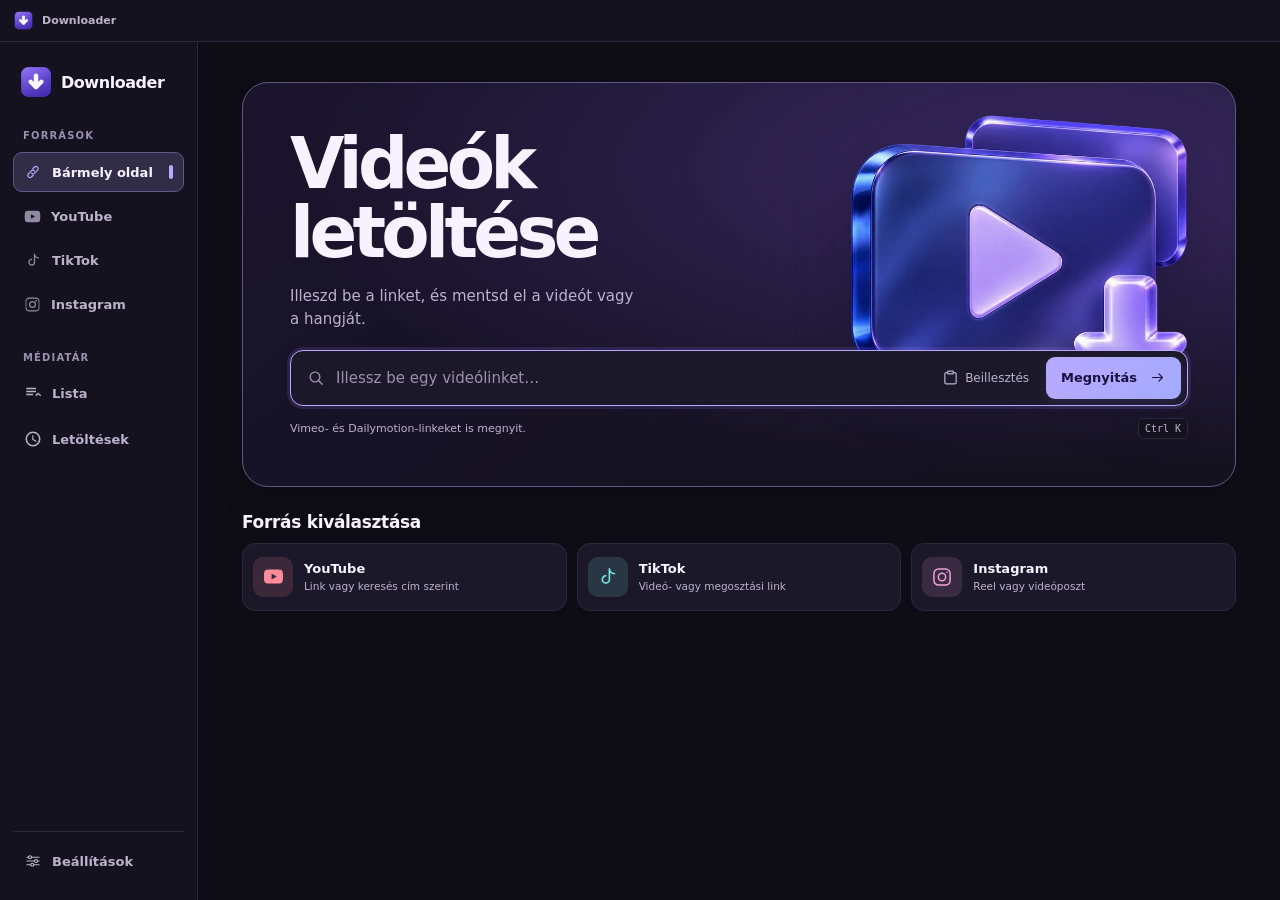
==== static/index.html @ c78f18ce "Redesign the Downloader workspace and Windows icon" ====
<!DOCTYPE html>
<html lang="hu">
  <head>
    <meta charset="UTF-8" />
    <meta name="viewport" content="width=device-width, initial-scale=1.0" />
    <title>Downloader</title>
    <link rel="stylesheet" href="style.css" />
    <link rel="stylesheet" href="themes.css" />
    <link rel="stylesheet" href="desktop.css" />
    <link rel="icon" type="image/png" href="icon.png" />
  </head>
  <body>
    <header class="titlebar">
      <div class="titlebar-drag pywebview-drag-region"><img src="icon.png" width="19" height="19" alt=""><span>Downloader</span></div>
      <button id="updateShortcut" type="button" class="update-shortcut" hidden>Frissítés</button>
      <div class="window-controls" id="windowControls" hidden>
        <button data-window="minimize" aria-label="Kis méret" title="Kis méret"><svg viewBox="0 0 16 16"><path d="M3 8h10"/></svg></button>
        <button data-window="maximize" aria-label="Teljes méret / visszaállítás" title="Teljes méret / visszaállítás"><svg class="maximize-icon" viewBox="0 0 16 16"><rect x="3.5" y="3.5" width="9" height="9" rx="1"/></svg><svg class="restore-icon" viewBox="0 0 16 16"><path d="M6 4V2.8h7.2V10H12"/><rect x="3" y="5.5" width="8" height="7.5" rx="1"/></svg></button>
        <button data-window="close" aria-label="Bezárás" title="Bezárás"><svg viewBox="0 0 16 16"><path d="m4 4 8 8m0-8-8 8"/></svg></button>
      </div>
    </header>
    <!-- ===== Felső sáv: márka + tabok ===== -->
    <nav class="topbar" aria-label="Főmenü">
      <div class="brand">
        <img class="brand-mark" src="icon.png" width="36" height="36" alt="">
        <span class="brand-name">Downloader</span>
      </div>
      <div class="tabs" id="tabs">
        <span class="nav-label">FORRÁSOK</span>
        <button class="tab active" data-tab="any" title="Bármely oldal">
          <svg class="line-icon" viewBox="0 0 24 24" width="18" height="18" aria-hidden="true"><path d="M10 13.5a3 3 0 0 0 4.2 0l4-4a3 3 0 0 0-4.2-4.2l-2.3 2.3M14 10.5a3 3 0 0 0-4.2 0l-4 4a3 3 0 0 0 4.2 4.2l2.3-2.3"/></svg>
          Bármely oldal
        </button>
        <button class="tab" data-tab="youtube" title="YouTube">
          <svg viewBox="0 0 24 24" width="17" height="17" aria-hidden="true"><path fill="currentColor" d="M23 12s0-3.8-.5-5.6a2.9 2.9 0 0 0-2-2C18.7 4 12 4 12 4s-6.7 0-8.5.4a2.9 2.9 0 0 0-2 2C1 8.2 1 12 1 12s0 3.8.5 5.6a2.9 2.9 0 0 0 2 2C5.3 20 12 20 12 20s6.7 0 8.5-.4a2.9 2.9 0 0 0 2-2C23 15.8 23 12 23 12zM9.8 15.3V8.7l5.7 3.3z"/></svg>
          YouTube
        </button>
        <button class="tab" data-tab="tiktok" title="TikTok">
          <svg class="line-icon" viewBox="0 0 24 24" width="18" height="18" aria-hidden="true"><path d="M14 4v11a3.7 3.7 0 1 1-3.7-3.7M14 4a5.4 5.4 0 0 0 5.3 5.1"/></svg>
          TikTok
        </button>
        <button class="tab" data-tab="instagram" title="Instagram">
          <svg viewBox="0 0 24 24" width="17" height="17" aria-hidden="true"><path fill="currentColor" d="M12 2.2c3.2 0 3.6 0 4.85.07 1.17.05 1.8.25 2.23.41.56.22.96.48 1.38.9.42.42.68.82.9 1.38.16.42.36 1.06.41 2.23.06 1.26.07 1.64.07 4.81s0 3.55-.07 4.81c-.05 1.17-.25 1.8-.41 2.23-.22.56-.48.96-.9 1.38-.42.42-.82.68-1.38.9-.42.16-1.06.36-2.23.41-1.26.06-1.64.07-4.85.07s-3.6 0-4.85-.07c-1.17-.05-1.8-.25-2.23-.41a3.8 3.8 0 0 1-1.38-.9 3.8 3.8 0 0 1-.9-1.38c-.16-.42-.36-1.06-.41-2.23C2.2 15.55 2.2 15.17 2.2 12s0-3.55.07-4.81c.05-1.17.25-1.8.41-2.23.22-.56.48-.96.9-1.38.42-.42.82-.68 1.38-.9.42-.16 1.06-.36 2.23-.41C8.45 2.2 8.83 2.2 12 2.2zm0 1.8c-3.12 0-3.49.01-4.72.07-.91.04-1.4.2-1.73.32-.43.17-.74.37-1.07.7-.33.33-.53.64-.7 1.07-.13.33-.28.82-.32 1.73C3.4 8.93 3.4 9.3 3.4 12s0 3.07.06 4.31c.04.91.2 1.4.32 1.73.17.43.37.74.7 1.07.33.33.64.53 1.07.7.33.13.82.28 1.73.32 1.23.06 1.6.07 4.72.07s3.49-.01 4.72-.07c.91-.04 1.4-.2 1.73-.32.43-.17.74-.37 1.07-.7.33-.33.53-.64.7-1.07.13-.33.28-.82.32-1.73.06-1.24.07-1.61.07-4.31s0-3.07-.07-4.31c-.04-.91-.19-1.4-.32-1.73a2.9 2.9 0 0 0-.7-1.07 2.9 2.9 0 0 0-1.07-.7c-.33-.13-.82-.28-1.73-.32C15.49 4.01 15.12 4 12 4zm0 3.06A4.94 4.94 0 1 1 7.06 12 4.94 4.94 0 0 1 12 7.06zm0 8.15A3.21 3.21 0 1 0 8.79 12 3.21 3.21 0 0 0 12 15.21zm6.29-8.35a1.15 1.15 0 1 1-1.15-1.15 1.15 1.15 0 0 1 1.15 1.15z"/></svg>
          Instagram
        </button>
      </div>
      <span class="nav-label library-label">MÉDIATÁR</span>

      <!-- Letöltési lista gomb -->
      <button id="listBtn" class="jobs-btn" title="Letöltési lista">
        <svg viewBox="0 0 24 24" width="18" height="18"><path fill="currentColor" d="M3 5h13v2H3V5zm0 4h13v2H3V9zm0 4h9v2H3v-2zm16-1.5L23 15l-1.4 1.4-2.6-2.6-2.6 2.6L15 15l4-4z"/></svg>
        <span>Lista</span>
        <span id="listBadge" class="jobs-badge" hidden>0</span>
      </button>

      <!-- Folyamatok gomb (jobbra) -->
      <button id="jobsBtn" class="jobs-btn" title="Folyamatok">
        <svg viewBox="0 0 24 24" width="18" height="18"><path fill="currentColor" d="M12 2a10 10 0 1 0 10 10A10 10 0 0 0 12 2zm0 18a8 8 0 1 1 8-8 8 8 0 0 1-8 8zm.5-13H11v6l5.2 3.1.8-1.3-4.5-2.7z"/></svg>
        <span>Letöltések</span>
        <span id="jobsBadge" class="jobs-badge" hidden>0</span>
      </button>
      <div class="sidebar-foot">
        <button id="settingsBtn" type="button" class="jobs-btn" title="Beállítások">
          <svg class="line-icon" viewBox="0 0 24 24" width="18" height="18" aria-hidden="true"><path d="M4 7h16M4 12h16M4 17h16"/><circle cx="8" cy="7" r="2"/><circle cx="16" cy="12" r="2"/><circle cx="11" cy="17" r="2"/></svg>
          <span>Beállítások</span>
        </button>
        <span class="sidebar-version" id="sidebarVersion"></span>
      </div>
    </nav>

    <dialog class="settings-dialog" id="settingsDialog" aria-labelledby="settingsTitle">
      <header class="settings-header">
        <h2 id="settingsTitle">Beállítások</h2>
        <form method="dialog"><button class="icon-btn" title="Bezárás" aria-label="Beállítások bezárása" autofocus>✕</button></form>
      </header>
      <section class="settings-section" aria-labelledby="themeTitle">
        <h3 id="themeTitle">Megjelenés</h3>
        <div class="theme-grid" id="themeGrid"></div>
      </section>
      <section class="settings-section update-section" aria-labelledby="versionTitle">
        <div>
          <h3 id="versionTitle">Alkalmazásverzió <span class="version-chip" id="currentVersion"></span></h3>
          <p id="updateStatus" role="status"></p>
        </div>
        <div class="update-actions">
          <button class="btn-list" type="button" id="checkUpdate" hidden>Ellenőrzés</button>
          <button class="btn-primary" type="button" id="installUpdate" hidden>Frissítés</button>
        </div>
        <progress id="updateProgress" max="100" value="0" aria-label="Frissítés letöltése" hidden></progress>
        <details class="update-access" id="updateAccess" hidden>
          <summary>Hozzáférés privát GitHub-tárolóhoz</summary>
          <p>Adj meg egy finomhangolt GitHub-tokent a ytdownloader tárolóhoz, Contents olvasási jogosultsággal.</p>
          <form id="updateAccessForm">
            <label for="updateToken">GitHub-token</label>
            <input id="updateToken" type="password" autocomplete="off" placeholder="github_pat_…">
            <button type="submit" class="btn-primary">Mentés</button>
            <button id="removeUpdateToken" type="button" class="btn-list" hidden>Törlés</button>
          </form>
          <p id="updateAccessStatus" role="status"></p>
        </details>
      </section>
    </dialog>

    <!-- ===== Folyamatok panel (oldalt becsúszik) ===== -->
    <div id="jobsOverlay" class="jobs-overlay" hidden></div>
    <aside id="jobsPanel" class="jobs-panel" role="dialog" aria-modal="true" aria-label="Letöltések" tabindex="-1" hidden>
      <div class="jobs-head">
        <h2>Letöltések</h2>
        <button id="jobsClose" class="icon-btn" title="Bezárás">
          <svg viewBox="0 0 24 24" width="18" height="18"><path fill="currentColor" d="M18.3 5.7L12 12l6.3 6.3-1.4 1.4L10.6 13.4 4.3 19.7 2.9 18.3 9.2 12 2.9 5.7l1.4-1.4L10.6 10.6 16.9 4.3z"/></svg>
        </button>
      </div>
      <div id="jobsList" class="jobs-list"></div>
      <p id="jobsEmpty" class="jobs-empty">Most nincs aktív letöltés.</p>
    </aside>

    <!-- ===== Letöltési lista panel ===== -->
    <div id="listOverlay" class="jobs-overlay" hidden></div>
    <aside id="listPanel" class="jobs-panel" role="dialog" aria-modal="true" aria-label="Letöltési lista" tabindex="-1" hidden>
      <div class="jobs-head">
        <h2>Letöltési lista</h2>
        <button id="listClose" class="icon-btn" title="Bezárás">
          <svg viewBox="0 0 24 24" width="18" height="18"><path fill="currentColor" d="M18.3 5.7L12 12l6.3 6.3-1.4 1.4L10.6 13.4 4.3 19.7 2.9 18.3 9.2 12 2.9 5.7l1.4-1.4L10.6 10.6 16.9 4.3z"/></svg>
        </button>
      </div>
      <div class="list-filters">
        <input id="listFilter" type="search" placeholder="Keresés a listában…" aria-label="Keresés a listában">
        <select id="listSort" aria-label="Lista rendezése"><option value="newest">Legújabb elöl</option><option value="title">Cím szerint</option><option value="duration">Hossz szerint</option></select>
      </div>
      <!-- tömeges műveletek sora -->
      <div id="listToolbar" class="list-toolbar" hidden>
        <label class="list-checkall">
          <input type="checkbox" id="listSelectAll">
          <span>Mind</span>
        </label>
        <span id="listSelCount" class="list-sel-count">0 kijelölve</span>
        <div class="list-tool-actions">
          <button id="listRemoveSel" class="list-tool-btn" title="Kijelöltek eltávolítása">
            <svg viewBox="0 0 24 24" width="15" height="15"><path fill="currentColor" d="M6 7h12l-1 13H7L6 7zm3-3h6l1 2H8l1-2z"/></svg>
            Eltávolítás
          </button>
          <button id="listDownloadSel" class="list-tool-btn primary" title="Kijelöltek letöltése">
            <svg viewBox="0 0 24 24" width="15" height="15"><path fill="currentColor" d="M12 16l-6-6h4V4h4v6h4zM4 18h16v2H4z"/></svg>
            Letöltés
          </button>
        </div>
      </div>
      <div id="listItems" class="jobs-list"></div>
      <p id="listNotice" class="list-notice" role="status" hidden></p>
      <p id="listEmpty" class="jobs-empty">A lista üres. Egy videónál add hozzá a „Listához adás” gombbal.</p>
      <div id="listSummary" class="list-summary">0 videó</div>
    </aside>

    <!-- ===== Kezdő nézet: kereső + (YT) találatok ===== -->
    <main id="landing" class="landing">
      <div class="workspace">
        <section class="hero" aria-labelledby="heroTitle">
          <div class="hero-art" aria-hidden="true">
            <img src="hero-media.webp" alt="" width="720" height="720" fetchpriority="high">
          </div>
          <div class="hero-content">
            <h1 class="hero-title" id="heroTitle">Videók letöltése</h1>
            <p class="hero-sub" id="heroSub"></p>
          </div>
          <form class="search-field" id="searchForm" autocomplete="off">
            <svg class="line-icon search-icon" viewBox="0 0 24 24" width="20" height="20" aria-hidden="true"><circle cx="10.8" cy="10.8" r="5.8"/><path d="m15.2 15.2 4.3 4.3"/></svg>
            <input id="url" type="text" aria-label="Videólink vagy YouTube-keresőszó"
                   placeholder="Illessz be egy videólinket…" autocomplete="off" spellcheck="false">
            <button id="pasteLinkBtn" type="button" class="paste-button" title="Beillesztés a vágólapról" aria-label="Beillesztés a vágólapról">
              <svg class="line-icon" viewBox="0 0 24 24" width="17" height="17" aria-hidden="true"><rect x="8" y="3" width="8" height="4" rx="1"/><path d="M8 5H6a2 2 0 0 0-2 2v12a2 2 0 0 0 2 2h12a2 2 0 0 0 2-2V7a2 2 0 0 0-2-2h-2"/></svg>
              <span>Beillesztés</span>
            </button>
            <button id="fetchBtn" class="btn-primary" type="submit">
              <span class="btn-text">Megnyitás</span>
              <svg class="line-icon submit-arrow" viewBox="0 0 24 24" width="17" height="17" aria-hidden="true"><path d="M5 12h14m-5-5 5 5-5 5"/></svg>
              <span class="spinner" hidden></span>
            </button>
          </form>
          <div class="hero-foot">
            <span id="sourceHint"></span>
            <kbd class="search-key" title="Ugrás a keresőre">Ctrl K</kbd>
          </div>
          <div id="status" class="status" role="status" hidden></div>
        </section>

        <section class="source-panel" id="sourcePanel" aria-labelledby="sourceTitle">
          <h2 id="sourceTitle">Forrás kiválasztása</h2>
          <div class="source-grid">
            <button class="source-card" type="button" data-source="youtube">
              <span class="source-icon" aria-hidden="true"><svg viewBox="0 0 24 24" width="23" height="23"><path fill="currentColor" d="M21.5 7a3 3 0 0 0-2-2C17.9 4.6 12 4.6 12 4.6S6.1 4.6 4.5 5a3 3 0 0 0-2 2C2 8.6 2 12 2 12s0 3.4.5 5a3 3 0 0 0 2 2c1.6.4 7.5.4 7.5.4s5.9 0 7.5-.4a3 3 0 0 0 2-2c.5-1.6.5-5 .5-5s0-3.4-.5-5zM10 15.2V8.8l5.5 3.2z"/></svg></span>
              <span class="source-copy"><strong>YouTube</strong><small>Link vagy keresés cím szerint</small></span>
            </button>
            <button class="source-card" type="button" data-source="tiktok">
              <span class="source-icon" aria-hidden="true"><svg class="line-icon" viewBox="0 0 24 24" width="23" height="23"><path d="M14 4v11a3.7 3.7 0 1 1-3.7-3.7M14 4a5.4 5.4 0 0 0 5.3 5.1"/></svg></span>
              <span class="source-copy"><strong>TikTok</strong><small>Videó- vagy megosztási link</small></span>
            </button>
            <button class="source-card" type="button" data-source="instagram">
              <span class="source-icon" aria-hidden="true"><svg class="line-icon" viewBox="0 0 24 24" width="22" height="22"><rect x="3.2" y="3.2" width="17.6" height="17.6" rx="5"/><circle cx="12" cy="12" r="4"/><path d="M17.3 6.8v.1"/></svg></span>
              <span class="source-copy"><strong>Instagram</strong><small>Reel vagy videóposzt</small></span>
            </button>
          </div>
        </section>
      </div>

      <!-- keresési találatok rács -->
      <section class="results" id="results" hidden>
        <div class="results-head">
          <span id="resultsTitle">Találatok</span>
        </div>
        <!-- YouTube csatornák (kerek profilképes kártyák) — a videók fölött -->
        <div class="yt-channels" id="ytChannels" hidden>
          <div class="yt-channels-label">Csatornák</div>
          <div class="yt-channels-row" id="ytChannelsRow"></div>
        </div>
        <div class="results-grid" id="resultsGrid"></div>
      </section>
    </main>

    <!-- ===== Editor nézet (teljes képernyő) ===== -->
    <div id="editor" class="editor" hidden>
      <!-- Felső sáv -->
      <header class="ed-top">
        <button id="backBtn" class="icon-btn" title="Vissza">
          <svg viewBox="0 0 24 24" width="20" height="20"><path fill="currentColor" d="M15 18l-6-6 6-6"/></svg>
        </button>
        <div class="ed-url" id="edUrl"></div>
        <span class="editor-source" id="editorSource"></span>
      </header>

      <!-- Fő terület: bal=lejátszó, jobb=beállítások -->
      <div class="ed-main">
        <section class="ed-player">
          <div class="stage" id="stage">
            <img id="previewPoster" class="preview-poster" alt="" hidden>
            <video id="igVideo" playsinline hidden></video>
            <div class="stage-skeleton" id="stageSkeleton"></div>
            <div id="previewNotice" class="preview-notice" role="status"></div>
          </div>
          <div class="player-meta">
            <h1 id="title" class="title-skeleton"></h1>
            <p id="uploader"></p>
          </div>
          <section class="ed-timeline" id="edTimeline">
            <div class="tl-controls">
              <button id="playBtn" class="icon-btn play-btn" title="Lejátszás/szünet">
                <svg id="playIcon" viewBox="0 0 24 24" width="22" height="22" aria-hidden="true">
                  <path id="playPath" fill="currentColor" d="M8 5v14l11-7z"/>
                </svg>
              </button>
              <span id="curTime" class="tl-time">0:00</span>
              <span class="tl-time-sep">/</span>
              <span id="totTime" class="tl-time muted">0:00</span>
              <div class="preview-audio">
                <button id="muteBtn" class="preview-control" type="button" aria-label="Előnézet némítása" aria-pressed="false">Hang be</button>
                <input id="previewVolume" type="range" min="0" max="100" value="100" aria-label="Előnézet hangereje">
                <button id="previewRetry" class="preview-control" type="button" hidden>Újratöltés</button>
              </div>
            </div>

            <div class="timeline" id="timeline">
              <div class="filmstrip" id="filmstrip"></div>
              <div class="tl-dim tl-dim-left" id="dimLeft"></div>
              <div class="tl-dim tl-dim-right" id="dimRight"></div>
              <div class="tl-window" id="tlWindow">
                <div class="tl-handle tl-handle-l" id="handleL" role="slider" tabindex="0" aria-label="Vágás kezdete" aria-valuemin="0" aria-valuemax="0" aria-valuenow="0">
                  <span></span>
                  <div class="tl-bubble" id="bubbleL">0:00</div>
                </div>
                <div class="tl-handle tl-handle-r" id="handleR" role="slider" tabindex="0" aria-label="Vágás vége" aria-valuemin="0" aria-valuemax="0" aria-valuenow="0">
                  <span></span>
                  <div class="tl-bubble" id="bubbleR">0:00</div>
                </div>
              </div>
              <div class="playhead" id="playhead">
                <div class="ph-bubble" id="phBubble">0:00</div>
              </div>
            </div>
            <p class="tl-hint">A vágáshoz húzd a kijelölés két szélét.</p>
          </section>
        </section>

        <aside class="ed-side" aria-labelledby="saveTitle">
          <h2 id="saveTitle">Mentés</h2>
          <div class="side-block">
            <span class="block-label">Formátum</span>
            <div class="segment" id="formatToggle">
              <button class="seg active" data-format="mp4">MP4 · videó</button>
              <button class="seg" data-format="mp3">MP3 · hang</button>
            </div>
          </div>

          <div class="side-block">
            <span class="block-label" id="qualityLabel">Felbontás</span>
            <div class="select-wrap">
              <select id="quality" class="select"></select>
            </div>
          </div>

          <div class="side-block grow" id="trimBlock">
            <span class="block-label">Kijelölt rész</span>
            <div class="range-readout">
              <div class="ro"><small>Kezdet</small><b id="startTime">0:00</b></div>
              <div class="ro"><small>Vége</small><b id="endTime">0:00</b></div>
              <div class="ro accent"><small>Hossz</small><b id="selectedLen">0:00</b></div>
            </div>
          </div>

          <div class="side-block">
            <div class="size-row">
              <span class="block-label">Becsült méret</span>
              <b id="estimateSize" class="size-val">—</b>
            </div>
            <button id="downloadBtn" class="btn-download">
              <svg viewBox="0 0 24 24" width="20" height="20"><path fill="currentColor" d="M12 16l-6-6h4V4h4v6h4zM4 18h16v2H4z"/></svg>
              <span class="dl-text">Letöltés</span>
            </button>
            <!-- listához adás / lista-elem szerkesztés gombjai -->
            <button id="addListBtn" class="btn-list">
              <svg viewBox="0 0 24 24" width="18" height="18"><path fill="currentColor" d="M3 5h13v2H3V5zm0 4h13v2H3V9zm0 4h9v2H3v-2zm16-1.5L23 15l-1.4 1.4-2.6-2.6-2.6 2.6L15 15l4-4z"/></svg>
              <span id="addListText">Listához adás</span>
            </button>
            <button id="removeListBtn" class="btn-list ghost" hidden>
              <svg viewBox="0 0 24 24" width="18" height="18"><path fill="currentColor" d="M6 7h12l-1 13H7L6 7zm3-3h6l1 2H8l1-2z"/></svg>
              <span>Kivétel a listából</span>
            </button>
            <!-- progress sáv -->
            <div id="progressBox" class="progress-box" hidden>
              <div class="progress-track"><div id="progressFill" class="progress-fill"></div></div>
              <div class="progress-label">
                <span id="progressStage">Előkészítés</span>
                <span id="progressMeta" class="progress-meta"></span>
                <span id="progressPct">0%</span>
              </div>
              <button type="button" id="cancelBtn" class="btn-cancel">
                <svg viewBox="0 0 24 24" width="15" height="15"><path fill="currentColor" d="M18.3 5.7L12 12l6.3 6.3-1.4 1.4L10.6 13.4 4.3 19.7 2.9 18.3 9.2 12 2.9 5.7l1.4-1.4L10.6 10.6 16.9 4.3z"/></svg>
                Megszakítás
              </button>
            </div>
          </div>
        </aside>
      </div>

    </div>

    <script src="config.js"></script>
    <script src="preview-stream.js"></script>
    <script src="app.js"></script>
    <script src="settings.js"></script>
  </body>
</html>
---- static/style.css ----
:root {
  --bg: #0a0b0f;
  --bg-2: #0e1016;
  --panel: #15171f;
  --panel-2: #1c1f2a;
  --line: #262a35;
  --line-2: #343a48;
  --text: #f1f3f7;
  --muted: #939aa9;
  --muted-2: #626877;
  /* alapértelmezett (YouTube) akcent */
  --accent: #ff3b3b;
  --accent-2: #ff7a45;
  --glow: 255, 59, 59;            /* az akcent rgb-je glow-hoz */
  --radius: 16px;
  --ease: cubic-bezier(0.16, 1, 0.3, 1);
}

/* a témaváltás finom átúszás */
body { transition: background 0.4s var(--ease); }

* { box-sizing: border-box; margin: 0; padding: 0; }

[hidden] { display: none !important; }

html, body { height: 100%; }
body {
  font-family: "Inter", system-ui, -apple-system, sans-serif;
  color: var(--text);
  -webkit-font-smoothing: antialiased;
  overflow: hidden;
  /* fülenkénti hangulat: finom akcent-glow a sarkokban + alap sötét */
  background:
    radial-gradient(80% 60% at 100% 0%, rgba(var(--glow), 0.10), transparent 60%),
    radial-gradient(70% 60% at 0% 100%, rgba(var(--glow), 0.07), transparent 60%),
    var(--bg);
}
::selection { background: var(--accent); color: #fff; }

/* scrollbar */
*::-webkit-scrollbar { width: 10px; height: 10px; }
*::-webkit-scrollbar-thumb { background: var(--line-2); border-radius: 999px; border: 2px solid transparent; background-clip: content-box; }
*::-webkit-scrollbar-thumb:hover { background: var(--muted-2); background-clip: content-box; }

/* ============ BRAND ============ */
.brand { display: inline-flex; align-items: center; gap: 11px; }
.brand-mark {
  width: 36px; height: 36px; display: grid; place-items: center;
  background: linear-gradient(135deg, var(--accent), var(--accent-2));
  color: #fff; border-radius: 11px;
  font-weight: 800; font-size: 1.15rem;
  box-shadow: 0 4px 16px rgba(var(--glow), 0.4);
  transition: background 0.4s var(--ease), box-shadow 0.4s var(--ease);
}
.brand-name { font-weight: 800; font-size: 1.24rem; letter-spacing: -0.5px; }

/* ============ TOPBAR + TABS ============ */
.topbar {
  position: fixed; top: 0; left: 0; right: 0; z-index: 40;
  height: 64px;
  display: flex; align-items: center; gap: 28px;
  padding: 0 24px;
  background: rgba(10, 11, 15, 0.72);
  backdrop-filter: blur(18px) saturate(1.4);
  border-bottom: 1px solid var(--line);
}
/* pill-stílusú tab-csoport */
.tabs {
  display: flex; gap: 4px; padding: 4px;
  background: rgba(255,255,255,0.03);
  border: 1px solid var(--line);
  border-radius: 13px;
}
.tab {
  position: relative;
  display: inline-flex; align-items: center; gap: 8px;
  background: none; border: none; color: var(--muted);
  font-family: inherit; font-size: 0.9rem; font-weight: 600;
  padding: 9px 16px; border-radius: 10px; cursor: pointer;
  transition: color 0.2s, background 0.2s, transform 0.08s;
}
.tab svg { opacity: 0.75; transition: opacity 0.2s; }
.tab:hover { color: var(--text); }
.tab:active { transform: scale(0.96); }
.tab.active {
  color: #fff;
  background: linear-gradient(135deg, var(--accent), var(--accent-2));
  box-shadow: 0 4px 14px rgba(var(--glow), 0.35);
  animation: tabPop 0.25s var(--ease);
}
.tab.active svg { opacity: 1; }
@keyframes tabPop { from { transform: scale(0.92); } to { transform: scale(1); } }

/* ============ LANDING ============ */
.landing {
  height: 100%;
  padding-top: 64px;
  overflow-y: auto;
  /* nagy, lágy téma-fény középen-fent */
  background:
    radial-gradient(60% 50% at 50% -8%, rgba(var(--glow), 0.18), transparent 70%);
}
.hero {
  max-width: 760px; margin: 0 auto;
  padding: clamp(36px, 7vh, 80px) 24px 18px;
  display: flex; flex-direction: column; align-items: center; gap: 16px;
  text-align: center;
  animation: fadeUp 0.5s var(--ease) both;
}
@keyframes fadeUp { from { opacity: 0; transform: translateY(14px); } to { opacity: 1; transform: translateY(0); } }
.hero-title {
  font-size: clamp(1.9rem, 4vw, 2.8rem); font-weight: 800;
  letter-spacing: -1.2px; line-height: 1.08;
}
.hero-sub { color: var(--muted); font-size: 1.04rem; max-width: 500px; line-height: 1.5; }

.search-field {
  width: 100%; max-width: 680px;
  margin-top: 8px;
  display: flex; align-items: center; gap: 8px;
  background: rgba(255,255,255,0.025);
  border: 1.5px solid var(--line);
  border-radius: var(--radius);
  padding: 8px 8px 8px 16px;
  box-shadow: 0 8px 30px rgba(0,0,0,0.25);
  transition: border-color 0.2s, box-shadow 0.2s, background 0.2s;
}
.search-field:focus-within {
  border-color: var(--accent);
  background: rgba(255,255,255,0.04);
  box-shadow: 0 0 0 4px rgba(var(--glow), 0.16), 0 8px 30px rgba(0,0,0,0.3);
}
.sf-icon { display: grid; place-items: center; color: var(--muted); flex-shrink: 0; }
#url {
  flex: 1; background: none; border: none; outline: none;
  color: var(--text); font-size: 1.05rem; font-family: inherit; padding: 10px 2px;
}
#url::placeholder { color: var(--muted-2); }

/* feature pill-ek a kereső alatt (kitölti a teret, hangulat) */

.btn-primary {
  display: inline-flex; align-items: center; gap: 8px;
  background: linear-gradient(135deg, var(--accent), var(--accent-2)); color: #fff; border: none;
  padding: 12px 24px; border-radius: 10px;
  font-size: 0.96rem; font-weight: 700; font-family: inherit; cursor: pointer;
  transition: filter 0.15s, transform 0.08s, box-shadow 0.2s;
  box-shadow: 0 6px 18px color-mix(in srgb, var(--accent) 28%, transparent);
}
.btn-primary:hover { filter: brightness(1.08); }
.btn-primary:active { transform: scale(0.96); }
.btn-primary:disabled { opacity: 0.6; cursor: not-allowed; box-shadow: none; }

.spinner {
  width: 15px; height: 15px;
  border: 2px solid rgba(255,255,255,0.35); border-top-color: #fff;
  border-radius: 50%; animation: spin 0.7s linear infinite;
}
@keyframes spin { to { transform: rotate(360deg); } }

.status {
  width: 100%; max-width: 600px; padding: 11px 14px; border-radius: 10px; font-size: 0.9rem;
  animation: fadeUp 0.25s var(--ease) both;
}
.status.loading { background: color-mix(in srgb, var(--accent) 12%, transparent); color: var(--accent-2); }
.status.error { background: rgba(244,63,94,0.12); color: #fda4af; }


/* ============ RESULTS GRID ============ */
.results {
  max-width: 1400px; margin: 0 auto;
  padding: 14px clamp(20px, 4vw, 40px) 56px;
  animation: fadeUp 0.4s var(--ease) both;
}
.results-head {
  display: flex; align-items: center; gap: 10px;
  font-size: 0.95rem; font-weight: 700; color: var(--text);
  margin: 6px 2px 18px;
}
.results-grid {
  display: grid;
  grid-template-columns: repeat(auto-fill, minmax(240px, 1fr));
  gap: 18px;
}
.result-card {
  background: var(--panel); border: 1px solid var(--line);
  border-radius: 12px; overflow: hidden; cursor: pointer;
  text-align: left; color: var(--text); font-family: inherit;
  padding: 0;
  transition: transform 0.18s var(--ease), border-color 0.18s, box-shadow 0.18s;
  animation: cardIn 0.4s var(--ease) both;
}
@keyframes cardIn { from { opacity: 0; transform: translateY(10px); } to { opacity: 1; transform: translateY(0); } }
.result-card:hover {
  transform: translateY(-5px);
  border-color: var(--accent);
  box-shadow: 0 14px 34px rgba(0,0,0,0.5), 0 0 0 1px rgba(var(--glow), 0.25);
}
.rc-thumb {
  position: relative; aspect-ratio: 16/9; background: #000;
  overflow: hidden;
}
/* Instagram találatok: portré (reel) thumbnail + sűrűbb rács */
.results-grid.ig-grid {
  grid-template-columns: repeat(auto-fill, minmax(180px, 1fr));
}
.result-card.ig .rc-thumb { aspect-ratio: 9/16; }

/* Instagram fiók-kártyák (ember-keresés) */
.results-grid.ig-users {
  grid-template-columns: repeat(auto-fill, minmax(300px, 1fr));
  gap: 12px;
}
.user-card {
  display: flex; align-items: center; gap: 13px; text-align: left;
  background: var(--panel); border: 1px solid var(--line);
  border-radius: 14px; padding: 11px 14px; cursor: pointer;
  transition: transform 0.16s var(--ease), border-color 0.16s, background 0.16s;
  animation: cardIn 0.4s var(--ease) both;
}
.user-card:hover { transform: translateY(-2px); border-color: var(--accent); background: var(--panel-2); }
.uc-pic {
  position: relative;
  width: 54px; height: 54px; border-radius: 50%; overflow: hidden; flex-shrink: 0;
  background: var(--panel-2); border: 2px solid var(--line);
}
.uc-initial {
  position: absolute; inset: 0; display: grid; place-items: center;
  font-weight: 800; font-size: 1.3rem; color: var(--muted);
  background: linear-gradient(135deg, color-mix(in srgb, var(--accent) 28%, var(--panel-2)), var(--panel-2));
}
.uc-pic img { position: relative; z-index: 1; width: 100%; height: 100%; object-fit: cover; }
.uc-body { min-width: 0; flex: 1; }
.uc-name { font-size: 0.96rem; font-weight: 700; display: flex; align-items: center; gap: 5px; }
.uc-verif { flex-shrink: 0; }
.uc-full { color: var(--muted); font-size: 0.82rem; margin-top: 2px;
  overflow: hidden; text-overflow: ellipsis; white-space: nowrap; }
.uc-arrow { color: var(--muted); flex-shrink: 0; transition: transform 0.16s var(--ease); }
.user-card:hover .uc-arrow { transform: translateX(3px); color: var(--accent); }

/* YouTube csatorna-sor (kerek profilképes kártyák, vízszintes görgetés) */
.yt-channels { margin-bottom: 18px; }
.yt-channels-label {
  font-size: 0.82rem; font-weight: 700; color: var(--muted);
  text-transform: uppercase; letter-spacing: 0.06em; margin-bottom: 10px;
}
.yt-channels-row {
  display: flex; gap: 12px; overflow-x: auto; padding-bottom: 6px;
  scrollbar-width: thin;
}
.yt-channels-row::-webkit-scrollbar { height: 6px; }
.yt-channels-row::-webkit-scrollbar-thumb { background: var(--line); border-radius: 3px; }
.channel-card {
  flex: 0 0 auto; width: 110px; display: flex; flex-direction: column;
  align-items: center; gap: 8px; text-align: center; cursor: pointer;
  background: var(--panel); border: 1px solid var(--line); border-radius: 14px;
  padding: 14px 8px; transition: transform 0.16s var(--ease), border-color 0.16s, background 0.16s;
  animation: cardIn 0.4s var(--ease) both; color: var(--text); font-family: inherit;
}
.channel-card:hover { transform: translateY(-3px); border-color: var(--accent); background: var(--panel-2); }
.cc-pic {
  position: relative; width: 64px; height: 64px; border-radius: 50%;
  overflow: hidden; flex-shrink: 0; background: var(--panel-2); border: 2px solid var(--line);
}
.cc-initial {
  position: absolute; inset: 0; display: grid; place-items: center;
  font-weight: 800; font-size: 1.5rem; color: var(--muted);
  background: linear-gradient(135deg, color-mix(in srgb, var(--accent) 28%, var(--panel-2)), var(--panel-2));
}
.cc-pic img { position: relative; z-index: 1; width: 100%; height: 100%; object-fit: cover; }
.cc-name {
  font-size: 0.84rem; font-weight: 700; line-height: 1.2; width: 100%;
  overflow: hidden; text-overflow: ellipsis; display: -webkit-box;
  -webkit-line-clamp: 2; -webkit-box-orient: vertical;
}
.cc-subs { font-size: 0.72rem; color: var(--muted); }

/* vissza-link a fiók videóinál */
.back-link {
  background: var(--panel); border: 1px solid var(--line); color: var(--text);
  font-family: inherit; font-size: 0.78rem; font-weight: 600;
  padding: 4px 10px; border-radius: 8px; cursor: pointer; margin-right: 8px;
  transition: border-color 0.15s, background 0.15s;
}
.back-link:hover { border-color: var(--accent); background: var(--panel-2); }
.rc-thumb img { width: 100%; height: 100%; object-fit: cover; display: block; transition: transform 0.4s var(--ease); }
.result-card:hover .rc-thumb img { transform: scale(1.06); }
.rc-dur {
  position: absolute; right: 7px; bottom: 7px;
  background: rgba(0,0,0,0.85); color: #fff;
  font-size: 0.72rem; font-weight: 600; font-variant-numeric: tabular-nums;
  padding: 2px 6px; border-radius: 5px;
}
.rc-play {
  position: absolute; inset: 0; display: grid; place-items: center;
  background: rgba(0,0,0,0.25); opacity: 0; transition: opacity 0.2s;
}
.rc-play svg { width: 46px; height: 46px; color: #fff; filter: drop-shadow(0 2px 8px rgba(0,0,0,0.6)); transform: scale(0.8); transition: transform 0.2s var(--ease); }
.result-card:hover .rc-play { opacity: 1; }
.result-card:hover .rc-play svg { transform: scale(1); }
.rc-body { padding: 11px 13px 14px; }
.rc-title {
  font-size: 0.9rem; font-weight: 600; line-height: 1.32; color: var(--text);
  display: -webkit-box; -webkit-line-clamp: 2; -webkit-box-orient: vertical; overflow: hidden;
}
.rc-uploader {
  color: var(--muted); font-size: 0.78rem; margin-top: 6px;
  display: flex; align-items: center; gap: 6px; min-width: 0;
}
.rc-uploader span { overflow: hidden; text-overflow: ellipsis; white-space: nowrap; }
.rc-avatar {
  width: 20px; height: 20px; border-radius: 50%; object-fit: cover; flex-shrink: 0;
  border: 1px solid var(--line);
}

/* skeleton kártyák */
.result-card.skeleton { pointer-events: none; }
.result-card.skeleton .rc-thumb,
.result-card.skeleton .sk-line {
  background: linear-gradient(100deg, #16181f 30%, #1f222c 50%, #16181f 70%);
  background-size: 200% 100%; animation: shimmer 1.3s linear infinite;
}
.sk-line { height: 12px; border-radius: 5px; margin: 0 13px; }
.sk-line.a { margin-top: 13px; width: 88%; }
.sk-line.b { margin-top: 8px; margin-bottom: 14px; width: 55%; }

/* ============ EDITOR ============ */
.editor {
  height: 100%;
  padding-top: 64px;
  display: grid;
  grid-template-rows: auto 1fr auto;
  animation: editorIn 0.35s var(--ease);
}
@keyframes editorIn {
  from { opacity: 0; transform: translateY(8px); }
  to { opacity: 1; transform: translateY(0); }
}
.filmstrip .frame { animation: frameIn 0.4s ease both; }
@keyframes frameIn { from { opacity: 0; } to { opacity: 1; } }

/* felső sáv */
.ed-top {
  display: flex; align-items: center; gap: 14px;
  padding: 12px 18px;
  border-bottom: 1px solid var(--line);
}
.ed-url {
  margin-left: auto; color: var(--muted); font-size: 0.82rem;
  max-width: 50%; overflow: hidden; text-overflow: ellipsis; white-space: nowrap;
}
.icon-btn {
  display: grid; place-items: center;
  width: 38px; height: 38px;
  background: var(--panel); border: 1px solid var(--line);
  border-radius: 10px; color: var(--text); cursor: pointer;
  transition: background 0.15s, border-color 0.15s, transform 0.08s;
}
.icon-btn:hover { background: var(--panel-2); border-color: var(--accent); }
.icon-btn:active { transform: scale(0.94); }

/* fő terület */
.ed-main {
  display: grid;
  grid-template-columns: 1fr 320px;
  gap: 16px;
  padding: 16px 18px;
  min-height: 0;
}
.ed-player {
  display: flex; flex-direction: column; gap: 14px;
  min-height: 0; min-width: 0;
  align-items: center; justify-content: center;
}
.stage {
  position: relative;
  width: 100%;
  max-width: min(100%, calc((100vh - 380px) * 16 / 9));
  aspect-ratio: 16 / 9;
  background: #000;
  border-radius: var(--radius);
  border: 1px solid var(--line);
  overflow: hidden;
  box-shadow: 0 18px 50px rgba(0,0,0,0.5), 0 0 0 1px rgba(var(--glow), 0.12);
}
#igVideo {
  position: absolute; inset: 0; width: 100%; height: 100%; border: 0;
}
#igVideo { background: #000; object-fit: contain; }
.stage-skeleton {
  position: absolute; inset: 0;
  background: linear-gradient(100deg, #111319 30%, #181b22 50%, #111319 70%);
  background-size: 200% 100%;
  animation: shimmer 1.3s linear infinite;
}
@keyframes shimmer { from { background-position: 200% 0; } to { background-position: -200% 0; } }
.stage.ready .stage-skeleton { display: none; }

.player-meta { flex-shrink: 0; width: 100%; max-width: min(100%, calc((100vh - 380px) * 16 / 9)); text-align: center; }
.player-meta h1 {
  font-size: 1.05rem; font-weight: 700; line-height: 1.35;
  display: -webkit-box; -webkit-line-clamp: 2; -webkit-box-orient: vertical; overflow: hidden;
}
.player-meta p { color: var(--muted); font-size: 0.86rem; margin-top: 4px; }
.title-skeleton {
  height: 18px; width: 70%; margin: 0 auto; border-radius: 6px;
  background: linear-gradient(100deg, #181b22 30%, #22252e 50%, #181b22 70%);
  background-size: 200% 100%; animation: shimmer 1.3s linear infinite;
  color: transparent;
}

/* beállítás oldal */
.ed-side {
  display: flex; flex-direction: column; gap: 14px;
  background: var(--panel);
  border: 1px solid var(--line);
  border-radius: var(--radius);
  padding: 16px;
  overflow-y: auto;
}
.side-block { display: flex; flex-direction: column; gap: 10px; }
.side-block.grow { margin-top: 2px; }
.block-label {
  font-size: 0.72rem; font-weight: 600; color: var(--muted);
  text-transform: uppercase; letter-spacing: 0.7px;
}

.segment {
  display: flex; gap: 4px;
  background: var(--panel-2); border: 1px solid var(--line);
  border-radius: 10px; padding: 4px;
}
.seg {
  flex: 1; background: none; border: none; color: var(--muted);
  padding: 10px 6px; border-radius: 7px;
  font-size: 0.86rem; font-weight: 600; font-family: inherit; cursor: pointer;
  transition: color 0.2s, background 0.2s;
}
.seg.active { background: linear-gradient(135deg, var(--accent), var(--accent-2)); color: #fff; }

.select-wrap { position: relative; }
.select-wrap::after {
  content: ""; position: absolute; right: 14px; top: 50%;
  width: 7px; height: 7px;
  border-right: 2px solid var(--muted); border-bottom: 2px solid var(--muted);
  transform: translateY(-65%) rotate(45deg); pointer-events: none;
}
.select {
  width: 100%; appearance: none;
  background: var(--panel-2); border: 1px solid var(--line); color: var(--text);
  padding: 11px 14px; border-radius: 10px;
  font-size: 0.95rem; font-family: inherit; cursor: pointer; outline: none;
  transition: border-color 0.15s;
}
.select:hover { border-color: var(--line-2); }
.select:focus { border-color: var(--accent); box-shadow: 0 0 0 3px color-mix(in srgb, var(--accent) 16%, transparent); }
.select-wrap:focus-within::after { border-color: var(--accent); }
/* a legördülő lista sötét, olvasható (WebView2/Chromium) */
.select option {
  background: #1b1e27; color: var(--text);
  padding: 8px;
}
.select option:checked { background: var(--accent); color: #fff; }

.range-readout { display: flex; gap: 8px; }
.ro {
  flex: 1; display: flex; flex-direction: column; gap: 3px; align-items: center;
  background: var(--panel-2); border: 1px solid var(--line);
  border-radius: 10px; padding: 9px 6px;
}
.ro small { font-size: 0.64rem; color: var(--muted); text-transform: uppercase; letter-spacing: 0.4px; }
.ro b { font-size: 0.95rem; font-variant-numeric: tabular-nums; }
.ro.accent { border-color: color-mix(in srgb, var(--accent) 38%, transparent); }
.ro.accent b { color: var(--accent-2); }

.size-row { display: flex; justify-content: space-between; align-items: center; }
.size-val { font-size: 1rem; font-variant-numeric: tabular-nums; }

.btn-download {
  width: 100%;
  display: inline-flex; align-items: center; justify-content: center; gap: 9px;
  background: linear-gradient(135deg, var(--accent), var(--accent-2)); color: #fff; border: none;
  border-radius: var(--radius); padding: 14px;
  font-size: 1.02rem; font-weight: 700; font-family: inherit; cursor: pointer;
  transition: filter 0.15s, transform 0.08s, box-shadow 0.2s;
  box-shadow: 0 6px 18px color-mix(in srgb, var(--accent) 26%, transparent);
}
.btn-download:hover { filter: brightness(1.08); }
.btn-download:active { transform: scale(0.99); }
.btn-download:disabled { opacity: 0.7; cursor: progress; box-shadow: none; }

/* Listához adás / lista-elem gombok az editorban */
.btn-list {
  width: 100%; margin-top: 9px;
  display: inline-flex; align-items: center; justify-content: center; gap: 8px;
  background: var(--panel-2); color: var(--text);
  border: 1px solid var(--line); border-radius: var(--radius); padding: 11px;
  font-size: 0.94rem; font-weight: 700; font-family: inherit; cursor: pointer;
  transition: border-color 0.15s, background 0.15s, transform 0.08s;
}
.btn-list:hover { border-color: var(--accent); background: color-mix(in srgb, var(--accent) 10%, var(--panel-2)); }
.btn-list:active { transform: scale(0.99); }
.btn-list.ghost { background: transparent; color: var(--muted); }
.btn-list.ghost:hover { border-color: var(--danger); color: #fca5a5; background: rgba(244,63,94,0.08); }
.btn-list.added { border-color: var(--accent); color: var(--accent); }

/* progress */
.progress-box { display: flex; flex-direction: column; gap: 7px; animation: fadeUp 0.25s var(--ease) both; }
.progress-track { height: 9px; background: var(--panel-2); border: 1px solid var(--line); border-radius: 999px; overflow: hidden; position: relative; }
.progress-fill {
  height: 100%; width: 0%;
  background: linear-gradient(90deg, var(--accent), var(--accent-2));
  border-radius: 999px; transition: width 0.35s var(--ease);
  position: relative; overflow: hidden;
}
/* finom mozgó csík a sávon, hogy "él" előkészítés közben is */
.progress-fill::after {
  content: ""; position: absolute; inset: 0;
  background: linear-gradient(90deg, transparent, rgba(255,255,255,0.28), transparent);
  background-size: 40% 100%; background-repeat: no-repeat;
  animation: progressSheen 1.1s linear infinite;
}
@keyframes progressSheen { from { background-position: -40% 0; } to { background-position: 140% 0; } }
.progress-label { display: flex; align-items: center; justify-content: space-between; gap: 8px; font-size: 0.78rem; color: var(--muted); }
.progress-meta { margin-left: auto; font-variant-numeric: tabular-nums; opacity: 0.85; }
#progressPct { font-weight: 700; color: var(--text); font-variant-numeric: tabular-nums; }

/* ============ TIMELINE ============ */
.ed-timeline {
  border-top: 1px solid var(--line);
  padding: 14px 18px 20px;
  display: flex; flex-direction: column; gap: 14px;
  background: rgba(0,0,0,0.2);
}
.tl-controls { display: flex; align-items: center; gap: 12px; }
.play-btn { width: 44px; height: 44px; }
.play-btn:hover { background: var(--accent); border-color: var(--accent); color: #fff; transform: scale(1.05); }
.tl-time { font-size: 0.92rem; font-variant-numeric: tabular-nums; font-weight: 600; }
.tl-time.muted, .tl-time-sep { color: var(--muted); font-weight: 400; }
.tl-hint { text-align: center; color: var(--muted); font-size: 0.76rem; opacity: 0.7; margin-top: -2px; }

.timeline {
  position: relative;
  height: 92px;
  border-radius: 12px;
  overflow: visible;
  background: #000;
  border: 1px solid var(--line);
  touch-action: none; user-select: none;
  cursor: text;
}
.timeline.scrubbing { cursor: grabbing; }
.filmstrip {
  position: absolute; inset: 0; display: flex; background: #0a0a0a;
  border-radius: 11px; overflow: hidden;
}
.filmstrip .frame {
  height: 100%; flex: 1 1 0; min-width: 0;
  background-size: cover; background-position: center;
  border-right: 1px solid rgba(0,0,0,0.35);
}
.filmstrip .frame:last-child { border-right: none; }
.filmstrip.loading {
  background: linear-gradient(100deg, #111319 30%, #181b22 50%, #111319 70%);
  background-size: 200% 100%; animation: shimmer 1.3s linear infinite;
}
/* storyboard nélküli forrás (IG / egyéb): nyugodt, egyszerű idősáv-csík */
.filmstrip.plain {
  background:
    repeating-linear-gradient(90deg, #15181f 0 38px, #181c24 38px 76px);
}

.tl-dim {
  position: absolute; top: 0; bottom: 0; background: rgba(6,7,10,0.68);
  pointer-events: none; border-radius: 11px;
}
.tl-dim-left { left: 0; }
.tl-dim-right { right: 0; }

.tl-window {
  position: absolute; top: -2px; bottom: -2px;
  border: 2px solid var(--accent); border-radius: 6px;
  pointer-events: none;
  box-shadow: 0 0 0 1px rgba(0,0,0,0.4), 0 4px 16px color-mix(in srgb, var(--accent) 22%, transparent);
}
.tl-handle {
  position: absolute; top: -2px; bottom: -2px; width: 18px;
  background: var(--accent);
  cursor: ew-resize;
  pointer-events: auto;
  display: flex; align-items: center; justify-content: center;
  transition: background 0.15s;
}
.tl-handle:hover { background: var(--accent-2); }
.tl-handle span { width: 3px; height: 30px; background: rgba(255,255,255,0.95); border-radius: 2px; }
.tl-handle-l { left: -2px; border-radius: 6px 0 0 6px; }
.tl-handle-r { right: -2px; border-radius: 0 6px 6px 0; }

.tl-bubble, .ph-bubble {
  position: absolute; bottom: calc(100% + 8px); left: 50%; transform: translateX(-50%);
  background: var(--accent); color: #fff;
  font-size: 0.74rem; font-weight: 700; font-variant-numeric: tabular-nums;
  padding: 3px 8px; border-radius: 7px; white-space: nowrap;
  pointer-events: none; opacity: 0; transition: opacity 0.15s;
  box-shadow: 0 4px 12px rgba(0,0,0,0.4);
}
.tl-bubble::after, .ph-bubble::after {
  content: ""; position: absolute; top: 100%; left: 50%; transform: translateX(-50%);
  border: 5px solid transparent; border-top-color: var(--accent);
}
.tl-handle:hover .tl-bubble, .tl-window:active .tl-bubble { opacity: 1; }
.ph-bubble { background: #fff; color: #111; }
.ph-bubble::after { border-top-color: #fff; }

.playhead {
  position: absolute; top: -2px; bottom: -2px; width: 2px;
  background: #fff; box-shadow: 0 0 10px rgba(255,255,255,0.9);
  left: 0; z-index: 6;
  cursor: ew-resize;
  transition: left 0.08s linear;
}
.playhead.scrub { transition: none; }
.playhead::before {
  content: ""; position: absolute; top: -6px; left: 50%; transform: translateX(-50%);
  width: 14px; height: 14px; background: #fff; border-radius: 50%;
  box-shadow: 0 2px 6px rgba(0,0,0,0.5);
}
.playhead.scrub .ph-bubble { opacity: 1; }
.playhead::after {
  content: ""; position: absolute; top: 0; bottom: 0; left: -7px; width: 16px;
}

/* a timeline elrejtve, ha nincs vágható (pl. kép/instagram fotó) */
.editor.no-timeline .ed-timeline { display: none; }

/* ============ FOLYAMATOK GOMB + BADGE ============ */
.jobs-btn {
  margin-left: auto;
  display: inline-flex; align-items: center; gap: 8px; position: relative;
  background: var(--panel); border: 1px solid var(--line); color: var(--text);
  font-family: inherit; font-size: 0.88rem; font-weight: 600;
  padding: 8px 14px; border-radius: 10px; cursor: pointer;
  transition: background 0.18s, border-color 0.18s, transform 0.08s;
}
.jobs-btn:hover { background: var(--panel-2); border-color: var(--accent); }
.jobs-btn:active { transform: scale(0.96); }
.jobs-badge {
  min-width: 18px; height: 18px; padding: 0 5px;
  display: inline-grid; place-items: center;
  background: linear-gradient(135deg, var(--accent), var(--accent-2)); color: #fff;
  font-size: 0.7rem; font-weight: 800; border-radius: 999px;
  animation: badgePop 0.3s var(--ease);
}
@keyframes badgePop { from { transform: scale(0); } to { transform: scale(1); } }

/* ============ FOLYAMATOK PANEL ============ */
.jobs-overlay {
  position: fixed; inset: 0; z-index: 50;
  background: rgba(0,0,0,0.5); opacity: 0; transition: opacity 0.26s var(--ease);
}
.jobs-overlay.show { opacity: 1; }
.jobs-panel {
  position: fixed; top: 0; right: 0; bottom: 0; z-index: 51;
  width: min(420px, 92vw);
  background: var(--bg-2); border-left: 1px solid var(--line);
  display: flex; flex-direction: column;
  transform: translateX(100%); transition: transform 0.28s var(--ease);
  box-shadow: -16px 0 50px rgba(0,0,0,0.5);
}
.jobs-panel.open { transform: translateX(0); }
.jobs-head {
  display: flex; align-items: center; justify-content: space-between;
  padding: 18px 18px 14px; border-bottom: 1px solid var(--line);
}
.jobs-head h2 { font-size: 1.05rem; font-weight: 800; }
.jobs-list { flex: 1; overflow-y: auto; padding: 12px; display: flex; flex-direction: column; gap: 10px; }
.jobs-empty { text-align: center; color: var(--muted); font-size: 0.86rem; padding: 30px 16px; }

.job-card {
  display: grid; grid-template-columns: 64px 1fr auto; gap: 11px; align-items: center;
  background: var(--panel); border: 1px solid var(--line);
  border-radius: 12px; padding: 9px; cursor: pointer;
  animation: cardIn 0.3s var(--ease) both;
  transition: border-color 0.16s, background 0.16s;
}
.job-card:hover { border-color: var(--accent); background: var(--panel-2); }
.job-card.status-error { border-color: rgba(239,68,68,0.4); }
.job-card.status-done { border-color: rgba(34,197,94,0.35); }
.jc-thumb {
  position: relative; width: 64px; height: 40px; border-radius: 7px; overflow: hidden;
  background: #000; flex-shrink: 0;
}
.jc-thumb img { width: 100%; height: 100%; object-fit: cover; }
.jc-badge {
  position: absolute; left: 3px; top: 3px;
  font-size: 0.6rem; font-weight: 800; padding: 1px 4px; border-radius: 4px; color: #fff;
}
.jc-badge.youtube { background: #f43f5e; }
.jc-badge.instagram { background: linear-gradient(135deg, #c13584, #f56040); }
.jc-body { min-width: 0; }
.jc-title {
  font-size: 0.84rem; font-weight: 600; line-height: 1.25;
  display: -webkit-box; -webkit-line-clamp: 1; -webkit-box-orient: vertical; overflow: hidden;
}
.jc-bar { height: 5px; background: var(--panel-2); border-radius: 999px; overflow: hidden; margin: 6px 0 5px; }
.jc-fill { height: 100%; background: linear-gradient(90deg, var(--accent), var(--accent-2)); border-radius: 999px; transition: width 0.3s var(--ease); }
.status-done .jc-fill { background: #22c55e; }
.status-error .jc-fill { background: #ef4444; }
.status-canceled .jc-fill { background: var(--muted-2); }
.jc-meta { display: flex; justify-content: space-between; font-size: 0.72rem; color: var(--muted); font-variant-numeric: tabular-nums; }
.jc-fmt { opacity: 0.7; }
.jc-x {
  width: 30px; height: 30px; display: grid; place-items: center; flex-shrink: 0;
  background: none; border: none; border-radius: 8px; color: var(--muted); cursor: pointer;
  transition: background 0.15s, color 0.15s;
}
.jc-x:hover { background: rgba(239,68,68,0.15); color: #fca5a5; }

/* ============ LETÖLTÉSI LISTA panel ============ */
.list-toolbar {
  display: flex; align-items: center; gap: 10px;
  padding: 10px 14px; border-bottom: 1px solid var(--line);
  background: color-mix(in srgb, var(--panel-2) 60%, transparent);
}
.list-checkall { display: inline-flex; align-items: center; gap: 6px; cursor: pointer; font-size: 0.84rem; font-weight: 700; }
.list-checkall input, .lc-check input { width: 16px; height: 16px; accent-color: var(--accent); cursor: pointer; }
.list-sel-count { font-size: 0.78rem; color: var(--muted); margin-right: auto; }
.list-tool-actions { display: flex; gap: 6px; }
.list-tool-btn {
  display: inline-flex; align-items: center; gap: 5px;
  background: var(--panel-2); border: 1px solid var(--line); color: var(--text);
  font-family: inherit; font-size: 0.78rem; font-weight: 700;
  padding: 7px 10px; border-radius: 9px; cursor: pointer;
  transition: border-color 0.15s, background 0.15s, opacity 0.15s;
}
.list-tool-btn:hover { border-color: var(--accent); }
.list-tool-btn.primary { background: linear-gradient(135deg, var(--accent), var(--accent-2)); color: #fff; border: none; }
.list-tool-btn:disabled { opacity: 0.45; cursor: not-allowed; }
/* a lista-kártya checkbox-os: a job-card szerkezetet újrahasználjuk + egy checkbox elöl */
.list-card { display: flex; align-items: center; gap: 0; }
.lc-check { display: grid; place-items: center; padding: 0 6px 0 2px; flex-shrink: 0; }
.job-card.selected { border-color: var(--accent); background: color-mix(in srgb, var(--accent) 8%, var(--panel)); }
.jc-size { font-variant-numeric: tabular-nums; }
.jc-cut { color: var(--accent-2); }

/* ============ CANCEL GOMB (editor) ============ */
.btn-cancel {
  display: inline-flex; align-items: center; justify-content: center; gap: 6px;
  background: none; border: 1px solid var(--line); color: var(--muted);
  font-family: inherit; font-size: 0.8rem; font-weight: 600;
  padding: 8px; border-radius: 9px; cursor: pointer; margin-top: 2px;
  transition: border-color 0.15s, color 0.15s, background 0.15s;
}
.btn-cancel:hover { border-color: rgba(239,68,68,0.5); color: #fca5a5; background: rgba(239,68,68,0.08); }

/* ============ INSTAGRAM COOKIE UI ============ */

/* ============ Reszponzív ============ */
@media (max-width: 920px) {
  body { overflow: auto; }
  .editor { height: auto; min-height: 100%; }
  .ed-main { grid-template-columns: 1fr; }
  .stage { max-width: 100%; }
  .ed-side { order: 2; }
}
@media (prefers-reduced-motion: reduce) {
  * { animation-duration: 0.01ms !important; transition-duration: 0.01ms !important; }
}
---- static/themes.css ----
:root, [data-theme="dark"] {
  color-scheme: dark;
  --bg: #0e0d16; --bg-2: #14121f; --panel: #1b1929; --panel-2: #26233a;
  --line: #2b283e; --line-2: #494363; --text: #f6f3ff; --muted: #bab3cc; --muted-2: #9990af;
  --accent: #b7a9ff; --accent-2: #9baaff; --on-accent: #1c103f; --glow: 151,123,255;
  --hero-surface: #19142c; --hero-glint: #392963;
  --error-text: #ffb7ca; --scrim: #080512ad;
}
[data-theme="light"] {
  color-scheme: light;
  --bg: #f3f2f7; --bg-2: #faf9fd; --panel: #ffffff; --panel-2: #ebe8f5;
  --line: #ded9eb; --line-2: #bbb2d3; --text: #221a3a; --muted: #5a506d; --muted-2: #625876;
  --accent: #583acb; --accent-2: #364cb2; --on-accent: #fff; --glow: 88,58,203;
  --hero-surface: #fcfaff; --hero-glint: #ded3fc;
  --error-text: #a4234e; --scrim: #1e133e65;
}
[data-theme="aurora"] {
  --bg: #0b1724; --bg-2: #102120; --panel: #132c2c; --panel-2: #1d3b3f;
  --line: #27484d; --line-2: #3f6971; --text: #eafffc; --muted: #acd0ce; --muted-2: #94bcc0;
  --accent: #72ecd1; --accent-2: #a79efa; --on-accent: #082622; --glow: 100,236,201;
  --hero-surface: #15283a; --hero-glint: #1c5b50;
  --error-text: #ffb2cb; --scrim: #050e20b3;
}
[data-theme="ocean"] {
  --bg: #0a1423; --bg-2: #101d31; --panel: #152643; --panel-2: #1c3354;
  --line: #284468; --line-2: #42668e; --text: #edf8ff; --muted: #b3c9e1; --muted-2: #9ab6d3;
  --accent: #8dbeff; --accent-2: #79e2f5; --on-accent: #081e35; --glow: 115,173,255;
  --hero-surface: #14284a; --hero-glint: #295089;
  --error-text: #ffb9bf; --scrim: #071421bb;
}
[data-theme="ember"] {
  --bg: #1c1315; --bg-2: #251a1b; --panel: #302221; --panel-2: #433030;
  --line: #503736; --line-2: #795552; --text: #fff4e8; --muted: #d9bdb2; --muted-2: #c5a497;
  --accent: #ffb27e; --accent-2: #ffd790; --on-accent: #3e2115; --glow: 249,157,106;
  --hero-surface: #38251f; --hero-glint: #6d3e26;
  --error-text: #ffb8ab; --scrim: #190a0bbe;
}
[data-theme="orchid"] {
  --bg: #201322; --bg-2: #2a192d; --panel: #372139; --panel-2: #4b2d4a;
  --line: #583856; --line-2: #7b5278; --text: #fff2fd; --muted: #d8bbd5; --muted-2: #c9a4c6;
  --accent: #f3b7ec; --accent-2: #cfb4ff; --on-accent: #38153a; --glow: 231,159,215;
  --hero-surface: #3d2345; --hero-glint: #713e69;
  --error-text: #ffbdd7; --scrim: #190b1cbd;
}
[data-theme="graphite"] {
  --bg: #0f1013; --bg-2: #18191e; --panel: #22242a; --panel-2: #2f313a;
  --line: #363842; --line-2: #555967; --text: #f6f6f8; --muted: #c5c7cf; --muted-2: #aaaeb9;
  --accent: #e9eaf0; --accent-2: #b8bed0; --on-accent: #1a1c23; --glow: 192,199,229;
  --hero-surface: #252830; --hero-glint: #434953;
  --error-text: #ffb6bf; --scrim: #08090bc4;
}

:root {
  --accent-soft: color-mix(in srgb, var(--accent) 14%, var(--panel));
  --accent-border: color-mix(in srgb, var(--accent) 37%, var(--line));
  --radius: 15px;
  --surface-shadow: 0 12px 34px #05030f22;
}
---- static/desktop.css ----
/* Desktop shell */
:root {
  --sidebar: 198px;
  --titlebar: 42px;
  --workspace-gutter: clamp(20px, 3.45vw, 44px);
  --display-font: "Segoe UI Variable Display", "Segoe UI Variable", "Segoe UI", system-ui, sans-serif;
}
body { background: var(--bg); font-family: "Segoe UI Variable Text", "Segoe UI", system-ui, sans-serif; }
button, input, select { font-family: inherit; }
button:disabled { cursor: not-allowed; }
:focus-visible { outline: 2px solid var(--accent); outline-offset: 3px; }
::selection { background: var(--accent); color: var(--on-accent); }
.line-icon { fill: none; stroke: currentColor; stroke-width: 1.65; stroke-linecap: round; stroke-linejoin: round; }

.titlebar {
  position: fixed; inset: 0 0 auto; z-index: 80; height: var(--titlebar);
  display: flex; align-items: stretch; gap: 8px; padding-right: 6px;
  background: var(--bg-2); border-bottom: 1px solid var(--line); user-select: none;
}
.titlebar-drag { flex: 1; display: flex; align-items: center; gap: 9px; padding-left: 14px; color: var(--muted); font-size: 11px; font-weight: 600; }
.titlebar-drag img, .titlebar-drag span { pointer-events: none; }
.window-controls { display: flex; gap: 2px; align-items: center; padding: 4px 0; }
.window-controls button {
  display: grid; place-items: center; width: 39px; height: 31px; border: 0; border-radius: 8px;
  background: transparent; color: var(--muted); transition: background .16s, color .16s; cursor: pointer;
}
.window-controls button:hover { background: var(--panel-2); color: var(--text); }
.window-controls button:last-child:hover { background: #ad3155; color: white; }
.window-controls svg { width: 14px; height: 14px; stroke: currentColor; fill: none; stroke-width: 1.35; }
.window-controls .restore-icon, .maximized .maximize-icon { display: none; }
.maximized .restore-icon { display: block; }
.update-shortcut {
  align-self: center; padding: 6px 12px; border: 1px solid var(--accent-border); border-radius: 8px;
  background: var(--accent-soft); color: var(--accent); cursor: pointer; font-size: 11px; font-weight: 700;
}
.update-shortcut:hover { background: var(--accent); color: var(--on-accent); }

.topbar {
  top: var(--titlebar); bottom: 0; inset-inline-end: auto; width: var(--sidebar); height: auto;
  padding: 24px 13px 14px; gap: 6px; flex-direction: column; align-items: stretch;
  background: var(--bg-2); border: 0; border-right: 1px solid var(--line); backdrop-filter: none; overflow-y: auto;
}
.brand { gap: 9px; padding: 0 7px; margin: 0 0 26px; }
.brand-mark { flex: none; width: 32px; height: 32px; border-radius: 0; background: none; box-shadow: none; }
.brand-name { font: 720 16px var(--display-font); letter-spacing: -.45px; }
.nav-label { font-size: 10px; font-weight: 700; letter-spacing: 1.15px; color: var(--muted-2); padding: 0 10px; margin-bottom: 7px; }
.tabs { flex-direction: column; gap: 4px; padding: 0; background: none; border: 0; border-radius: 0; }
.tab, .jobs-btn {
  width: 100%; min-height: 40px; margin: 0; padding: 8px 10px; gap: 10px; border: 1px solid transparent;
  background: transparent; color: var(--muted); border-radius: 9px; font-size: 13px; font-weight: 560;
}
.tab svg, .jobs-btn svg { flex-shrink: 0; }
.tab.active { color: var(--text); background: var(--accent-soft); border-color: var(--accent-border); box-shadow: none; animation: none; }
.tab.active svg { color: var(--accent); }
.tab.active::after { content: ""; width: 4px; height: 14px; margin-left: auto; border-radius: 8px; background: var(--accent); }
.tab:hover, .jobs-btn:hover { background: var(--panel-2); color: var(--text); }
.tab.active:hover { background: var(--accent-soft); }
.library-label { margin: 22px 0 4px; }
.jobs-badge { margin-left: auto; background: var(--accent-soft); color: var(--accent); font-weight: 720; }
.sidebar-foot { margin-top: auto; border-top: 1px solid var(--line); padding-top: 9px; }
.sidebar-foot circle { fill: var(--bg-2); }
.sidebar-version { display: block; color: var(--muted-2); font: 11px ui-monospace, Consolas, monospace; padding: 5px 10px 0; }

.landing, .editor { margin-left: var(--sidebar); width: calc(100% - var(--sidebar)); padding-top: var(--titlebar); background: var(--bg); }
.workspace { max-width: 1300px; margin-inline: auto; padding: clamp(23px, 4.4vh, 44px) var(--workspace-gutter) 0; }
.hero {
  isolation: isolate; position: relative; overflow: hidden; margin: 0; max-width: none;
  align-items: flex-start; text-align: left; gap: 0;
  padding: clamp(25px, 4vw, 47px);
  background:
    radial-gradient(ellipse at 83% 22%, var(--hero-glint), transparent 67%),
    linear-gradient(140deg, var(--hero-surface), var(--bg-2) 85%);
  border: 1px solid var(--accent-border); border-radius: 26px; box-shadow: var(--surface-shadow);
  animation: workspace-enter .42s var(--ease) both;
}
.hero::before {
  content: ""; position: absolute; z-index: -1; inset: 0; pointer-events: none; opacity: 0;
  background: radial-gradient(330px circle at var(--spot-x, 70%) var(--spot-y, 32%), rgba(var(--glow), .16), transparent 76%);
  transition: opacity .25s ease;
}
@media (hover: hover) and (prefers-reduced-motion: no-preference) { .hero:hover::before { opacity: 1; } }
.hero-content { position: relative; z-index: 1; min-height: 200px; max-width: min(49%, 410px); }
.hero-art {
  position: absolute; z-index: -1; inset-block-start: -32px; inset-inline-end: 20px; pointer-events: none;
  width: min(40%, 387px); aspect-ratio: 1;
  display: grid; place-items: center;
}
.hero-art img { display: block; width: 100%; height: 100%; object-fit: contain; filter: drop-shadow(0 16px 26px #1008214d); animation: media-float 8s ease-in-out infinite; }
@keyframes media-float { 0%, 100% { transform: translateY(0); } 50% { transform: translateY(-7px); } }
@keyframes workspace-enter { from { opacity: 0; transform: translateY(10px); } to { opacity: 1; transform: translateY(0); } }
.hero-title {
  font: 750 clamp(37px, 5.5vw, 75px)/.98 var(--display-font);
  max-width: 475px; color: var(--text); letter-spacing: -.067em; text-wrap: balance; margin: 0;
}
.hero-sub { font-size: 15px; max-width: 355px; line-height: 1.57; color: var(--muted); margin: 17px 0 0; }

.search-field {
  position: relative; z-index: 2; max-width: none; min-width: 0; margin: 18px 0 0; padding: 6px 6px 6px 15px; gap: 9px;
  background: color-mix(in srgb, var(--bg-2) 91%, transparent); backdrop-filter: blur(12px);
  border: 1px solid var(--line-2); border-radius: 13px; box-shadow: 0 6px 18px #0802142e;
}
.search-field:focus-within { background: var(--panel); border-color: var(--accent); box-shadow: 0 0 0 3px rgba(var(--glow), .15); }
.search-icon { flex: none; color: var(--muted-2); }
#url { min-width: 0; padding: 12px 1px; font-size: 15px; outline: none; }
#url::placeholder { color: var(--muted-2); }
.paste-button {
  display: flex; align-items: center; gap: 6px; border: 0; border-radius: 8px; background: transparent;
  color: var(--muted); padding: 8px; min-height: 36px; font-size: 12px; cursor: pointer; white-space: nowrap;
}
.paste-button:hover { color: var(--text); background: var(--panel-2); }
.btn-primary, .btn-download, .list-tool-btn.primary {
  background: linear-gradient(125deg, var(--accent), color-mix(in srgb, var(--accent-2) 68%, var(--accent)));
  color: var(--on-accent); box-shadow: 0 5px 13px rgba(var(--glow), .12); font-weight: 750;
}
.btn-primary { min-height: 42px; padding: 9px 15px; border-radius: 9px; font-size: 13px; }
.btn-primary:hover, .btn-download:hover { box-shadow: 0 5px 18px rgba(var(--glow), .26); filter: brightness(1.06); }
.btn-primary .spinner { border-color: color-mix(in srgb, currentColor, transparent 70%); border-top-color: currentColor; }
.btn-primary:has(.spinner:not([hidden])) .submit-arrow { display: none; }
.submit-arrow { margin-inline-start: 4px; transition: translate .18s var(--ease); }
.btn-primary:hover .submit-arrow { translate: 2px 0; }
.hero-foot { display: flex; width: 100%; justify-content: space-between; align-items: center; gap: 10px; margin-top: 12px; color: var(--muted); font-size: 11px; }
kbd { flex-shrink: 0; color: var(--muted); background: var(--bg-2); font: 10px ui-monospace, Consolas, monospace; padding: 4px 6px; border: 1px solid var(--line); border-radius: 5px; }
.status.error, .list-notice { color: var(--error-text); }
.hero .status { align-self: stretch; margin-top: 11px; background: var(--bg-2); color: var(--text); border: 1px solid var(--line); text-align: left; }
.hero .status.error { color: var(--error-text); }

.source-panel { padding: 25px 0 25px; animation: workspace-enter .47s var(--ease) both; }
.source-panel h2 { font: 680 17px var(--display-font); letter-spacing: -.32px; margin-bottom: 11px; }
.source-grid { display: grid; grid-template-columns: repeat(3, minmax(0, 1fr)); gap: 10px; }
.source-card {
  display: flex; align-items: center; gap: 11px; min-width: 0; min-height: 68px; padding: 10px; text-align: left;
  border: 1px solid var(--line); border-radius: 13px; background: var(--panel); color: var(--text); cursor: pointer;
  transition: transform .2s var(--ease), border-color .2s, box-shadow .2s, background .2s;
}
.source-card:hover { transform: translateY(-3px); background: var(--panel-2); border-color: var(--accent-border); box-shadow: var(--surface-shadow); }
.source-card:active { transform: translateY(0); }
.source-icon {
  flex: 0 0 40px; height: 40px; display: grid; place-items: center; border-radius: 10px;
  color: var(--source-color); background: color-mix(in srgb, var(--source-color) 14%, var(--panel));
}
.source-card[data-source="youtube"] { --source-color: #ff8c9b; }
.source-card[data-source="tiktok"] { --source-color: #7ce7e6; }
.source-card[data-source="instagram"] { --source-color: #efa0db; }
[data-theme="light"] .source-card[data-source="youtube"] { --source-color: #a52c46; }
[data-theme="light"] .source-card[data-source="tiktok"] { --source-color: #136875; }
[data-theme="light"] .source-card[data-source="instagram"] { --source-color: #8f2d78; }
.source-copy { min-width: 0; }
.source-copy strong, .source-copy small { display: block; }
.source-copy strong { font-size: 13px; font-weight: 700; }
.source-copy small { margin-top: 3px; color: var(--muted); font-size: 10.5px; line-height: 1.35; }

.results { max-width: 1300px; padding: 15px var(--workspace-gutter) 35px; }
.results-head { font-size: 14px; color: var(--text); padding-bottom: 16px; }
.results-grid { grid-template-columns: repeat(auto-fill, minmax(202px, 1fr)); gap: 16px; }
.result-card { background: var(--panel); border: 1px solid var(--line); box-shadow: none; border-radius: 14px; transition: background .18s, transform .18s; }
.result-card:hover { transform: translateY(-3px); background: var(--panel-2); box-shadow: var(--surface-shadow); border-color: var(--accent-border); }
.rc-thumb { border-radius: 13px 13px 0 0; }
.rc-body { padding: 11px; text-align: left; }
.rc-title { font-size: 13px; font-weight: 630; line-height: 1.45; }
.rc-uploader { font-size: 11px; }
.yt-channels { padding-bottom: 15px; }

/* Editor */
.editor { overflow-y: auto; grid-template-rows: auto 1fr; }
.ed-top { min-height: 58px; padding: 9px var(--workspace-gutter); background: var(--bg); }
.ed-url { min-width: 0; max-width: none; flex: 1; margin-left: 0; font-size: 12px; }
.editor-source {
  flex-shrink: 0; padding: 5px 8px; color: var(--accent); background: var(--accent-soft);
  border: 1px solid var(--accent-border); border-radius: 6px; font-size: 11px; font-weight: 675;
}
.ed-main { grid-template-columns: minmax(0, 1fr) minmax(222px, 27%); align-items: start; padding: 18px var(--workspace-gutter) 24px; gap: 15px; }
.ed-player { align-items: stretch; justify-content: start; gap: 0; border: 1px solid var(--line); border-radius: 18px; background: var(--panel); overflow: hidden; box-shadow: var(--surface-shadow); }
.stage { max-width: none; border: 0; border-radius: 0; box-shadow: none; }
.preview-poster { position: absolute; inset: 0; width: 100%; height: 100%; object-fit: contain; z-index: 2; pointer-events: none; }
.preview-notice {
  position: absolute; bottom: 12px; left: 50%; translate: -50% 0; z-index: 8; width: max-content; max-width: calc(100% - 24px);
  padding: 7px 10px; background: #151223ec; color: #f4f1ff; border-radius: 7px; font-size: 11px;
  text-align: center; pointer-events: none;
}
.preview-notice:empty { display: none; }
.player-meta { max-width: none; padding: 14px 16px; text-align: left; }
.player-meta h1 { font: 660 16px/1.35 var(--display-font); }
.player-meta p:empty { display: none; }
.ed-side { border-radius: 16px; padding: 15px; background: var(--panel); gap: 15px; box-shadow: var(--surface-shadow); }
.ed-side > h2 { font: 700 17px var(--display-font); letter-spacing: -.15px; padding-bottom: 12px; border-bottom: 1px solid var(--line); }
.ed-side .block-label { font-size: 11px; }
.seg.active { background: var(--accent-soft); color: var(--accent); box-shadow: none; }
.btn-download { font-size: 13px; border-radius: 9px; }
.select, .segment { border-radius: 8px; }
.select option:checked, .play-btn:hover, .tl-bubble { color: var(--on-accent); }
.ed-timeline { background: var(--bg-2); border-color: var(--line); padding: 12px 16px 14px; gap: 11px; }
.tl-controls { gap: 8px; }
.play-btn { width: 36px; height: 36px; }
.timeline { height: 60px; }
.tl-hint { text-align: left; font-size: 11px; opacity: 1; }
.filmstrip.plain {
  background:
    repeating-linear-gradient(90deg, transparent 0 37px, var(--line) 37px 38px),
    linear-gradient(180deg, var(--panel-2), var(--panel));
}
.tl-window { box-shadow: inset 0 0 0 1px var(--accent); z-index: 7; }
.tl-handle { width: 16px; }
.tl-handle span { background: var(--on-accent); height: 22px; }
.timeline-pending .tl-handle, .timeline-pending .playhead { opacity: .3; pointer-events: none; }
.timeline-pending .timeline { cursor: progress; }
.timeline-pending .filmstrip::after { content: "A videó hosszának betöltése…"; margin: auto; font-size: 12px; color: var(--muted); }
.preview-audio { display: flex; align-items: center; gap: 8px; margin-left: auto; }
.preview-control { border: 1px solid var(--line); border-radius: 7px; background: var(--panel); color: var(--text); padding: 6px 8px; font: inherit; font-size: 11px; cursor: pointer; }
.preview-control:hover { background: var(--panel-2); }
.preview-audio input { width: 65px; accent-color: var(--accent); cursor: pointer; }

/* Drawers and settings */
.jobs-panel {
  top: calc(var(--titlebar) + 8px); right: 8px; bottom: 8px; width: min(580px, 92vw); border: 1px solid var(--line-2);
  border-radius: 18px; overflow: hidden; background: var(--bg-2); box-shadow: -12px 12px 50px #02010b66;
  transform: translateX(calc(100% + 12px));
}
.jobs-head { padding: 20px 22px 16px; }
.jobs-head h2 { font: 690 20px var(--display-font); letter-spacing: -.4px; }
.jobs-overlay { top: var(--titlebar); background: var(--scrim); backdrop-filter: blur(5px); }
.jobs-list { padding: 16px; gap: 8px; }
.jobs-list:empty { flex: 0; }
.job-card { padding: 11px 10px; border-radius: 11px; background: var(--panel); }
.list-card { gap: 12px; }
.jc-thumb { width: 72px; height: 44px; }
.jc-title { font-size: 12px; line-height: 1.5; -webkit-line-clamp: 2; }
.jc-meta { font-size: 11px; margin-top: 5px; gap: 9px; flex-wrap: wrap; justify-content: flex-start; }
.jc-fmt { opacity: 1; }
.jc-badge { font-size: 9px; }
.jc-badge.tiktok { background: #111319; }
.lc-check { padding: 5px; }
input[type="checkbox"] { accent-color: var(--accent); width: 17px; height: 17px; cursor: pointer; }
.list-toolbar { flex-wrap: wrap; gap: 10px; padding: 12px 20px; background: transparent; }
.list-tool-btn, .list-checkall { font-size: 12px; }
.list-sel-count { font-size: 11px; }
.list-filters { display: flex; padding: 16px 20px; gap: 10px; }
.list-filters input, .list-filters select {
  min-width: 0; background: var(--panel); color: var(--text); border: 1px solid var(--line-2);
  border-radius: 8px; padding: 10px; font-size: 12px;
}
.list-filters input { flex: 1; }
.list-summary { border-top: 1px solid var(--line); color: var(--muted); padding: 15px 22px; font-size: 11px; margin-top: auto; }
.list-notice { margin: 0 20px 15px; padding: 11px; border: 1px solid var(--line-2); border-radius: 8px; font-size: 12px; line-height: 1.6; }
.jobs-empty { padding: 38px 26px; line-height: 1.6; }
.jc-save { background: var(--accent-soft); color: var(--accent); border: 0; border-radius: 6px; padding: 5px 8px; cursor: pointer; font-size: 11px; margin-top: 7px; }

.settings-dialog {
  margin: auto; width: min(716px, calc(100vw - 32px)); max-height: calc(100vh - 70px); overflow: auto;
  border: 1px solid var(--line-2); border-radius: 21px; background: var(--bg-2); color: var(--text);
  box-shadow: 0 28px 85px #08031368;
}
.settings-dialog[open] { animation: dialog-enter .24s var(--ease) both; }
@keyframes dialog-enter { from { opacity: 0; transform: translateY(8px) scale(.985); } to { opacity: 1; transform: none; } }
.settings-dialog::backdrop { background: var(--scrim); backdrop-filter: blur(7px); }
.settings-header { display: flex; align-items: center; justify-content: space-between; padding: 20px 24px 15px; border-bottom: 1px solid var(--line); }
.settings-header h2 { font: 730 23px var(--display-font); letter-spacing: -.6px; }
.settings-section { padding: 18px 24px; }
.settings-section h3 { font-size: 14px; font-weight: 690; }
.theme-grid { display: grid; grid-template-columns: repeat(4, minmax(0, 1fr)); gap: 9px; margin-top: 13px; }
.theme-tile {
  position: relative; display: flex; flex-direction: column; gap: 7px; text-align: left;
  padding: 7px; border: 1px solid var(--line); border-radius: 11px; background: var(--panel); color: var(--text);
  cursor: pointer; transition: border-color .18s, background .18s, transform .18s;
}
.theme-tile:hover { background: var(--panel-2); transform: translateY(-2px); }
.theme-tile[aria-pressed="true"] { border-color: var(--accent); background: var(--accent-soft); }
.theme-tile[aria-pressed="true"]::after {
  content: ""; position: absolute; right: 12px; top: 12px; width: 8px; height: 8px; border-radius: 50%;
  background: var(--accent); box-shadow: 0 0 0 2px var(--bg-2);
}
.theme-tile strong, .theme-tile small { display: block; }
.theme-tile strong { font-size: 12px; font-weight: 690; }
.theme-tile small { color: var(--muted); font-size: 10px; margin-top: 3px; line-height: 1.3; }
.theme-swatch {
  position: relative; width: 100%; height: 46px; overflow: hidden; border: 1px solid var(--line-2); border-radius: 7px;
  background: radial-gradient(ellipse at 90% 0, var(--hero-glint), var(--hero-surface) 80%);
}
.theme-swatch i { position: absolute; inset: 0 auto 0 0; width: 22%; background: var(--bg-2); border-right: 1px solid var(--line); }
.theme-swatch i::before, .theme-swatch i::after {
  content: ""; position: absolute; left: 20%; width: 58%; height: 3px; border-radius: 4px; background: var(--line-2);
}
.theme-swatch i::before { top: 36%; background: var(--accent); }
.theme-swatch i::after { top: 56%; }
.theme-swatch b { position: absolute; top: 25%; left: 33%; width: 31%; height: 5px; background: var(--text); border-radius: 4px; }
.theme-swatch em { position: absolute; top: 55%; left: 33%; width: 39%; height: 9px; background: var(--accent); border-radius: 3px; }
.update-section { display: flex; flex-wrap: wrap; justify-content: space-between; align-items: center; gap: 10px; border-top: 1px solid var(--line); }
.update-section p { font-size: 12px; color: var(--muted); margin-top: 6px; }
.version-chip { margin-left: 4px; padding: 3px 6px; border-radius: 5px; background: var(--panel-2); color: var(--muted); font: 11px ui-monospace, Consolas, monospace; }
.update-actions { display: flex; align-items: center; gap: 8px; }
.update-actions .btn-list { width: auto; margin: 0; min-height: 39px; padding: 8px 13px; }
.update-section progress { flex: 0 0 100%; height: 8px; accent-color: var(--accent); }
.update-access { flex: 0 0 100%; padding-top: 8px; color: var(--muted); font-size: 12px; }
.update-access summary { cursor: pointer; width: fit-content; }
.update-access form { display: flex; align-items: center; flex-wrap: wrap; gap: 7px; margin-top: 10px; }
.update-access input { background: var(--panel); color: var(--text); border: 1px solid var(--line-2); border-radius: 8px; padding: 10px; }
.update-access .btn-list { margin: 0; width: auto; padding: 8px 12px; }

.resize-grip { display: none; position: fixed; right: 1px; bottom: 1px; width: 14px; height: 14px; z-index: 100; cursor: nwse-resize; touch-action: none; }
body.native:not(.maximized) .resize-grip { display: block; }
@media (max-width: 1060px) {
  :root { --sidebar: 174px; }
  .hero-content { min-height: 170px; }
  .hero-art { inset-block-start: -18px; inset-inline-end: 15px; width: 41%; }
  .ed-main { padding-inline: 17px; }
}
@media (max-width: 820px) {
  :root { --sidebar: 152px; }
  .ed-main { grid-template-columns: 1fr; }
  .ed-side { overflow: visible; }
  .source-card { flex-direction: column; align-items: start; }
  .source-icon { flex: none; width: 34px; height: 34px; }
  .paste-button span { display: none; }
}
@media (max-width: 640px) {
  :root { --sidebar: 55px; --workspace-gutter: 12px; }
  .brand-name, .nav-label, .sidebar-version, .jobs-btn > span, .tab.active::after, .search-key { display: none; }
  .topbar { padding: 15px 6px 12px; }
  .brand { padding: 0 5px; margin-bottom: 17px; }
  .tab, .jobs-btn { font-size: 0; gap: 0; justify-content: center; padding: 10px 0; }
  .hero { padding: 17px; border-radius: 17px; }
  .hero-content { min-height: 130px; max-width: 100%; }
  .hero-title { max-width: 225px; font-size: clamp(30px, 6.3vw, 42px); text-wrap: initial; }
  .hero-sub { max-width: 230px; }
  .hero-art { width: 64%; inset-inline-end: -24px; inset-block-start: 4px; opacity: .43; }
  .search-icon, .submit-arrow { display: none; }
  .search-field { padding-inline-start: 8px; gap: 4px; }
  #url { font-size: 12px; }
  .btn-primary { padding-inline: 9px; font-size: 12px; }
  .source-grid { grid-template-columns: 1fr; }
  .source-card { min-height: 50px; flex-direction: row; align-items: center; }
  .theme-grid { grid-template-columns: repeat(2, minmax(0, 1fr)); }
  .ed-main, .ed-timeline { padding-inline: 10px; }
}
@media (prefers-reduced-motion: reduce) {
  *, *::before, *::after { animation-duration: .01ms !important; transition-duration: .01ms !important; scroll-behavior: auto !important; }
  .hero-art img { animation: none; }
}
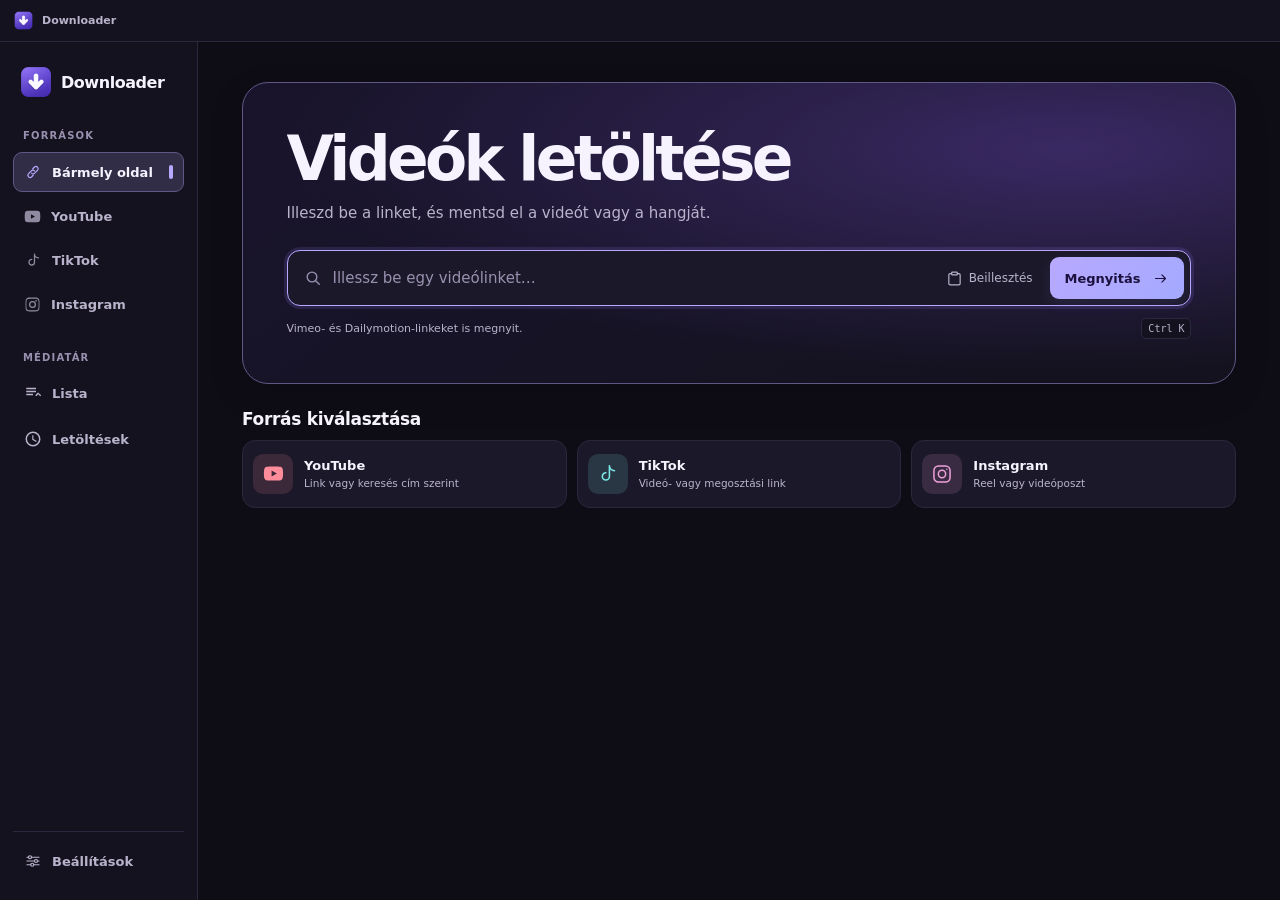
==== commit 4fe60a6b: "Keep trim labels visible and preview only the selected range" ====
--- a/static/index.html
+++ b/static/index.html
@@ -155,9 +155,6 @@
     <main id="landing" class="landing">
       <div class="workspace">
         <section class="hero" aria-labelledby="heroTitle">
-          <div class="hero-art" aria-hidden="true">
-            <img src="hero-media.webp" alt="" width="720" height="720" fetchpriority="high">
-          </div>
           <div class="hero-content">
             <h1 class="hero-title" id="heroTitle">Videók letöltése</h1>
             <p class="hero-sub" id="heroSub"></p>
@@ -264,12 +261,14 @@
               <div class="tl-window" id="tlWindow">
                 <div class="tl-handle tl-handle-l" id="handleL" role="slider" tabindex="0" aria-label="Vágás kezdete" aria-valuemin="0" aria-valuemax="0" aria-valuenow="0">
                   <span></span>
-                  <div class="tl-bubble" id="bubbleL">0:00</div>
                 </div>
                 <div class="tl-handle tl-handle-r" id="handleR" role="slider" tabindex="0" aria-label="Vágás vége" aria-valuemin="0" aria-valuemax="0" aria-valuenow="0">
                   <span></span>
-                  <div class="tl-bubble" id="bubbleR">0:00</div>
                 </div>
+              </div>
+              <div class="trim-timestamps" aria-hidden="true">
+                <span class="tl-bubble tl-bubble-start" id="bubbleL">0:00,00</span>
+                <span class="tl-bubble tl-bubble-end" id="bubbleR">0:00,00</span>
               </div>
               <div class="playhead" id="playhead">
                 <div class="ph-bubble" id="phBubble">0:00</div>
--- a/static/style.css
+++ b/static/style.css
@@ -579,56 +579,50 @@
 
 .tl-window {
   position: absolute; top: -2px; bottom: -2px;
-  border: 2px solid var(--accent); border-radius: 6px;
+  border: 0; border-radius: 6px;
   pointer-events: none;
-  box-shadow: 0 0 0 1px rgba(0,0,0,0.4), 0 4px 16px color-mix(in srgb, var(--accent) 22%, transparent);
+  box-shadow: inset 0 0 0 2px var(--accent);
 }
 .tl-handle {
-  position: absolute; top: -2px; bottom: -2px; width: 18px;
-  background: var(--accent);
-  cursor: ew-resize;
-  pointer-events: auto;
+  position: absolute; inset-block: 0; width: 16px;
+  background: var(--accent); border-radius: 4px;
+  cursor: ew-resize; pointer-events: auto;
   display: flex; align-items: center; justify-content: center;
   transition: background 0.15s;
 }
 .tl-handle:hover { background: var(--accent-2); }
-.tl-handle span { width: 3px; height: 30px; background: rgba(255,255,255,0.95); border-radius: 2px; }
-.tl-handle-l { left: -2px; border-radius: 6px 0 0 6px; }
-.tl-handle-r { right: -2px; border-radius: 0 6px 6px 0; }
+.tl-handle span { width: 3px; height: 24px; background: var(--on-accent); border-radius: 2px; }
+.tl-handle-l { left: 0; transform: translateX(-50%); }
+.tl-handle-r { right: 0; transform: translateX(50%); }
+.tl-window.handles-close .tl-handle-l { transform: translateX(-92%); }
+.tl-window.handles-close .tl-handle-r { transform: translateX(92%); }
 
 .tl-bubble, .ph-bubble {
-  position: absolute; bottom: calc(100% + 8px); left: 50%; transform: translateX(-50%);
-  background: var(--accent); color: #fff;
-  font-size: 0.74rem; font-weight: 700; font-variant-numeric: tabular-nums;
-  padding: 3px 8px; border-radius: 7px; white-space: nowrap;
-  pointer-events: none; opacity: 0; transition: opacity 0.15s;
-  box-shadow: 0 4px 12px rgba(0,0,0,0.4);
-}
-.tl-bubble::after, .ph-bubble::after {
-  content: ""; position: absolute; top: 100%; left: 50%; transform: translateX(-50%);
-  border: 5px solid transparent; border-top-color: var(--accent);
-}
-.tl-handle:hover .tl-bubble, .tl-window:active .tl-bubble { opacity: 1; }
-.ph-bubble { background: #fff; color: #111; }
-.ph-bubble::after { border-top-color: #fff; }
-
+  position: absolute; left: 50%; transform: translateX(-50%);
+  font-size: 11px; line-height: 17px; font-weight: 720; font-variant-numeric: tabular-nums;
+  padding: 2px 7px; border-radius: 6px; white-space: nowrap; pointer-events: none;
+}
+.tl-bubble {
+  bottom: calc(100% + 6px);
+  background: var(--accent);
+  color: var(--on-accent);
+  box-shadow: 0 2px 8px #08031344;
+}
+.tl-bubble::after {
+  content: ""; position: absolute; top: 100%; left: var(--pointer-x, 50%); transform: translateX(-50%);
+  border: 4px solid transparent; border-top-color: var(--accent);
+}
 .playhead {
-  position: absolute; top: -2px; bottom: -2px; width: 2px;
-  background: #fff; box-shadow: 0 0 10px rgba(255,255,255,0.9);
-  left: 0; z-index: 6;
-  cursor: ew-resize;
-  transition: left 0.08s linear;
-}
-.playhead.scrub { transition: none; }
+  position: absolute; inset-block: -2px; width: 2px;
+  background: #fff; box-shadow: 0 0 0 1px #181526, 0 0 8px #ffffff80;
+  left: 0; z-index: 3; transform: translateX(-50%); pointer-events: none;
+}
 .playhead::before {
-  content: ""; position: absolute; top: -6px; left: 50%; transform: translateX(-50%);
-  width: 14px; height: 14px; background: #fff; border-radius: 50%;
-  box-shadow: 0 2px 6px rgba(0,0,0,0.5);
-}
+  content: ""; position: absolute; top: -4px; left: 50%; transform: translateX(-50%);
+  width: 9px; height: 9px; background: #fff; border: 1px solid #181526; border-radius: 50%;
+}
+.ph-bubble { top: calc(100% + 6px); background: #fff; color: #111; opacity: 0; }
 .playhead.scrub .ph-bubble { opacity: 1; }
-.playhead::after {
-  content: ""; position: absolute; top: 0; bottom: 0; left: -7px; width: 16px;
-}
 
 /* a timeline elrejtve, ha nincs vágható (pl. kép/instagram fotó) */
 .editor.no-timeline .ed-timeline { display: none; }
--- a/static/desktop.css
+++ b/static/desktop.css
@@ -66,7 +66,7 @@
 .hero {
   isolation: isolate; position: relative; overflow: hidden; margin: 0; max-width: none;
   align-items: flex-start; text-align: left; gap: 0;
-  padding: clamp(25px, 4vw, 47px);
+  padding: clamp(24px, 3.4vw, 44px);
   background:
     radial-gradient(ellipse at 83% 22%, var(--hero-glint), transparent 67%),
     linear-gradient(140deg, var(--hero-surface), var(--bg-2) 85%);
@@ -79,23 +79,16 @@
   transition: opacity .25s ease;
 }
 @media (hover: hover) and (prefers-reduced-motion: no-preference) { .hero:hover::before { opacity: 1; } }
-.hero-content { position: relative; z-index: 1; min-height: 200px; max-width: min(49%, 410px); }
-.hero-art {
-  position: absolute; z-index: -1; inset-block-start: -32px; inset-inline-end: 20px; pointer-events: none;
-  width: min(40%, 387px); aspect-ratio: 1;
-  display: grid; place-items: center;
-}
-.hero-art img { display: block; width: 100%; height: 100%; object-fit: contain; filter: drop-shadow(0 16px 26px #1008214d); animation: media-float 8s ease-in-out infinite; }
-@keyframes media-float { 0%, 100% { transform: translateY(0); } 50% { transform: translateY(-7px); } }
+.hero-content { position: relative; z-index: 1; max-width: 100%; }
 @keyframes workspace-enter { from { opacity: 0; transform: translateY(10px); } to { opacity: 1; transform: translateY(0); } }
 .hero-title {
-  font: 750 clamp(37px, 5.5vw, 75px)/.98 var(--display-font);
-  max-width: 475px; color: var(--text); letter-spacing: -.067em; text-wrap: balance; margin: 0;
-}
-.hero-sub { font-size: 15px; max-width: 355px; line-height: 1.57; color: var(--muted); margin: 17px 0 0; }
+  font: 740 clamp(34px, 4.8vw, 65px)/1.06 var(--display-font);
+  color: var(--text); letter-spacing: -.06em; margin: 0;
+}
+.hero-sub { font-size: 15px; max-width: 550px; line-height: 1.55; color: var(--muted); margin: 11px 0 0; }
 
 .search-field {
-  position: relative; z-index: 2; max-width: none; min-width: 0; margin: 18px 0 0; padding: 6px 6px 6px 15px; gap: 9px;
+  position: relative; z-index: 2; max-width: none; min-width: 0; margin: 25px 0 0; padding: 6px 6px 6px 15px; gap: 9px;
   background: color-mix(in srgb, var(--bg-2) 91%, transparent); backdrop-filter: blur(12px);
   border: 1px solid var(--line-2); border-radius: 13px; box-shadow: 0 6px 18px #0802142e;
 }
@@ -184,6 +177,8 @@
 .ed-side { border-radius: 16px; padding: 15px; background: var(--panel); gap: 15px; box-shadow: var(--surface-shadow); }
 .ed-side > h2 { font: 700 17px var(--display-font); letter-spacing: -.15px; padding-bottom: 12px; border-bottom: 1px solid var(--line); }
 .ed-side .block-label { font-size: 11px; }
+.range-readout .ro { padding-inline: 4px; }
+.range-readout .ro b { font-size: clamp(11px, 1.15vw, 14px); white-space: nowrap; font-variant-numeric: tabular-nums; }
 .seg.active { background: var(--accent-soft); color: var(--accent); box-shadow: none; }
 .btn-download { font-size: 13px; border-radius: 9px; }
 .select, .segment { border-radius: 8px; }
@@ -191,14 +186,20 @@
 .ed-timeline { background: var(--bg-2); border-color: var(--line); padding: 12px 16px 14px; gap: 11px; }
 .tl-controls { gap: 8px; }
 .play-btn { width: 36px; height: 36px; }
-.timeline { height: 60px; }
+.timeline { height: 60px; margin: 25px 8px 0; }
+.timeline.labels-stacked { margin-top: 49px; }
+.timeline-pending .timeline { margin-top: 0; }
+.trim-timestamps { position: absolute; inset: 0; z-index: 4; pointer-events: none; }
+.timeline-pending .trim-timestamps { display: none; }
+.timeline.labels-stacked .tl-bubble-start { bottom: calc(100% + 30px); }
+.timeline.scrubbing ~ .tl-hint { visibility: hidden; }
 .tl-hint { text-align: left; font-size: 11px; opacity: 1; }
 .filmstrip.plain {
   background:
     repeating-linear-gradient(90deg, transparent 0 37px, var(--line) 37px 38px),
     linear-gradient(180deg, var(--panel-2), var(--panel));
 }
-.tl-window { box-shadow: inset 0 0 0 1px var(--accent); z-index: 7; }
+.tl-window { box-shadow: inset 0 0 0 1px var(--accent); z-index: 2; }
 .tl-handle { width: 16px; }
 .tl-handle span { background: var(--on-accent); height: 22px; }
 .timeline-pending .tl-handle, .timeline-pending .playhead { opacity: .3; pointer-events: none; }
@@ -299,8 +300,6 @@
 body.native:not(.maximized) .resize-grip { display: block; }
 @media (max-width: 1060px) {
   :root { --sidebar: 174px; }
-  .hero-content { min-height: 170px; }
-  .hero-art { inset-block-start: -18px; inset-inline-end: 15px; width: 41%; }
   .ed-main { padding-inline: 17px; }
 }
 @media (max-width: 820px) {
@@ -318,10 +317,8 @@
   .brand { padding: 0 5px; margin-bottom: 17px; }
   .tab, .jobs-btn { font-size: 0; gap: 0; justify-content: center; padding: 10px 0; }
   .hero { padding: 17px; border-radius: 17px; }
-  .hero-content { min-height: 130px; max-width: 100%; }
   .hero-title { max-width: 225px; font-size: clamp(30px, 6.3vw, 42px); text-wrap: initial; }
   .hero-sub { max-width: 230px; }
-  .hero-art { width: 64%; inset-inline-end: -24px; inset-block-start: 4px; opacity: .43; }
   .search-icon, .submit-arrow { display: none; }
   .search-field { padding-inline-start: 8px; gap: 4px; }
   #url { font-size: 12px; }
@@ -333,5 +330,4 @@
 }
 @media (prefers-reduced-motion: reduce) {
   *, *::before, *::after { animation-duration: .01ms !important; transition-duration: .01ms !important; scroll-behavior: auto !important; }
-  .hero-art img { animation: none; }
-}
+}
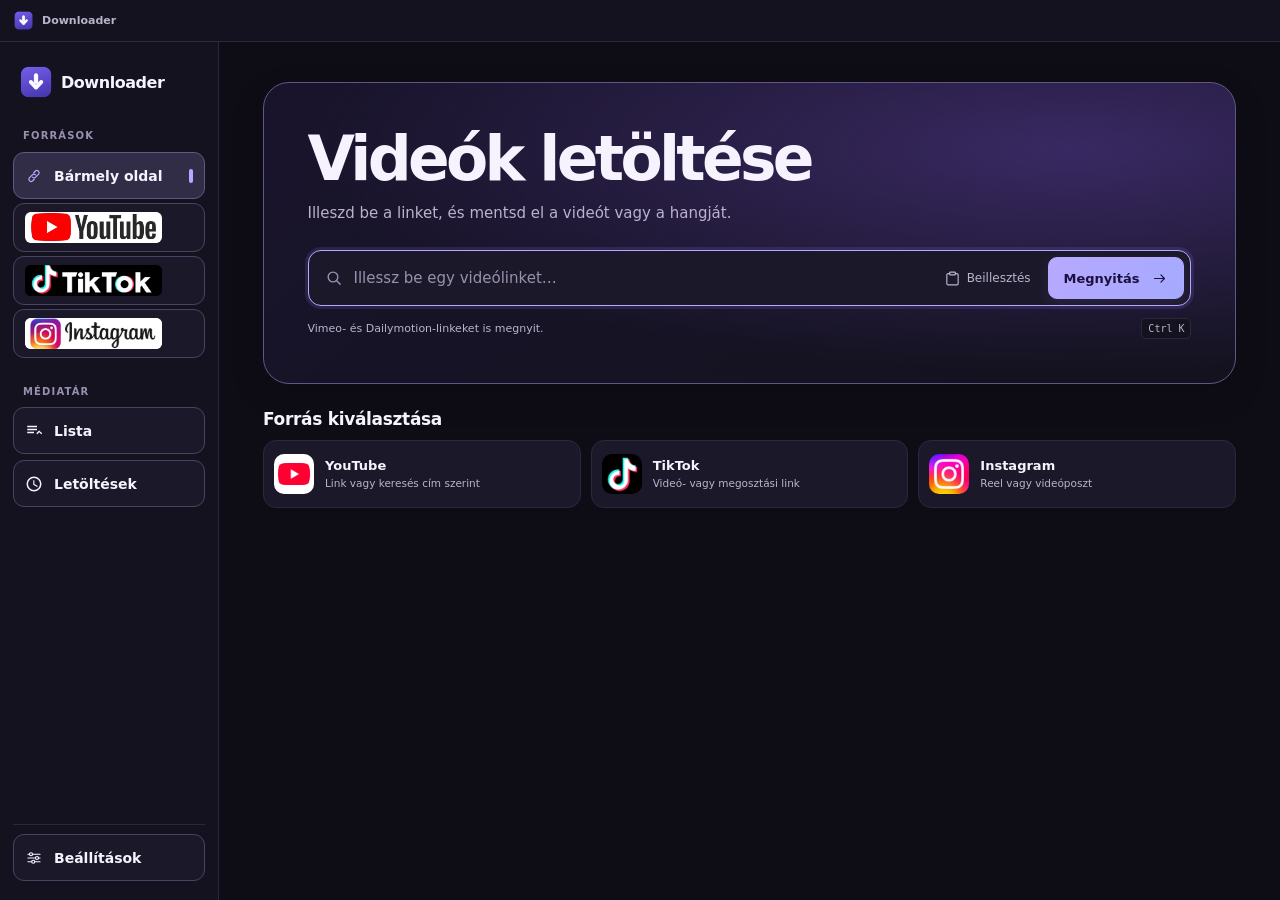
==== commit 8c99dc9c: "Improve preview controls, channel profiles and themed branding" ====
--- a/static/index.html
+++ b/static/index.html
@@ -7,11 +7,11 @@
     <link rel="stylesheet" href="style.css" />
     <link rel="stylesheet" href="themes.css" />
     <link rel="stylesheet" href="desktop.css" />
-    <link rel="icon" type="image/png" href="icon.png" />
+    <link rel="icon" id="appFavicon" type="image/x-icon" href="theme-icons/dark.ico" />
   </head>
   <body>
     <header class="titlebar">
-      <div class="titlebar-drag pywebview-drag-region"><img src="icon.png" width="19" height="19" alt=""><span>Downloader</span></div>
+      <div class="titlebar-drag pywebview-drag-region"><img data-app-icon src="theme-icons/dark.ico" width="19" height="19" alt=""><span>Downloader</span></div>
       <button id="updateShortcut" type="button" class="update-shortcut" hidden>Frissítés</button>
       <div class="window-controls" id="windowControls" hidden>
         <button data-window="minimize" aria-label="Kis méret" title="Kis méret"><svg viewBox="0 0 16 16"><path d="M3 8h10"/></svg></button>
@@ -22,7 +22,7 @@
     <!-- ===== Felső sáv: márka + tabok ===== -->
     <nav class="topbar" aria-label="Főmenü">
       <div class="brand">
-        <img class="brand-mark" src="icon.png" width="36" height="36" alt="">
+        <img class="brand-mark" data-app-icon src="theme-icons/dark.ico" width="36" height="36" alt="">
         <span class="brand-name">Downloader</span>
       </div>
       <div class="tabs" id="tabs">
@@ -31,17 +31,17 @@
           <svg class="line-icon" viewBox="0 0 24 24" width="18" height="18" aria-hidden="true"><path d="M10 13.5a3 3 0 0 0 4.2 0l4-4a3 3 0 0 0-4.2-4.2l-2.3 2.3M14 10.5a3 3 0 0 0-4.2 0l-4 4a3 3 0 0 0 4.2 4.2l2.3-2.3"/></svg>
           Bármely oldal
         </button>
-        <button class="tab" data-tab="youtube" title="YouTube">
-          <svg viewBox="0 0 24 24" width="17" height="17" aria-hidden="true"><path fill="currentColor" d="M23 12s0-3.8-.5-5.6a2.9 2.9 0 0 0-2-2C18.7 4 12 4 12 4s-6.7 0-8.5.4a2.9 2.9 0 0 0-2 2C1 8.2 1 12 1 12s0 3.8.5 5.6a2.9 2.9 0 0 0 2 2C5.3 20 12 20 12 20s6.7 0 8.5-.4a2.9 2.9 0 0 0 2-2C23 15.8 23 12 23 12zM9.8 15.3V8.7l5.7 3.3z"/></svg>
-          YouTube
-        </button>
-        <button class="tab" data-tab="tiktok" title="TikTok">
-          <svg class="line-icon" viewBox="0 0 24 24" width="18" height="18" aria-hidden="true"><path d="M14 4v11a3.7 3.7 0 1 1-3.7-3.7M14 4a5.4 5.4 0 0 0 5.3 5.1"/></svg>
-          TikTok
-        </button>
-        <button class="tab" data-tab="instagram" title="Instagram">
-          <svg viewBox="0 0 24 24" width="17" height="17" aria-hidden="true"><path fill="currentColor" d="M12 2.2c3.2 0 3.6 0 4.85.07 1.17.05 1.8.25 2.23.41.56.22.96.48 1.38.9.42.42.68.82.9 1.38.16.42.36 1.06.41 2.23.06 1.26.07 1.64.07 4.81s0 3.55-.07 4.81c-.05 1.17-.25 1.8-.41 2.23-.22.56-.48.96-.9 1.38-.42.42-.82.68-1.38.9-.42.16-1.06.36-2.23.41-1.26.06-1.64.07-4.85.07s-3.6 0-4.85-.07c-1.17-.05-1.8-.25-2.23-.41a3.8 3.8 0 0 1-1.38-.9 3.8 3.8 0 0 1-.9-1.38c-.16-.42-.36-1.06-.41-2.23C2.2 15.55 2.2 15.17 2.2 12s0-3.55.07-4.81c.05-1.17.25-1.8.41-2.23.22-.56.48-.96.9-1.38.42-.42.82-.68 1.38-.9.42-.16 1.06-.36 2.23-.41C8.45 2.2 8.83 2.2 12 2.2zm0 1.8c-3.12 0-3.49.01-4.72.07-.91.04-1.4.2-1.73.32-.43.17-.74.37-1.07.7-.33.33-.53.64-.7 1.07-.13.33-.28.82-.32 1.73C3.4 8.93 3.4 9.3 3.4 12s0 3.07.06 4.31c.04.91.2 1.4.32 1.73.17.43.37.74.7 1.07.33.33.64.53 1.07.7.33.13.82.28 1.73.32 1.23.06 1.6.07 4.72.07s3.49-.01 4.72-.07c.91-.04 1.4-.2 1.73-.32.43-.17.74-.37 1.07-.7.33-.33.53-.64.7-1.07.13-.33.28-.82.32-1.73.06-1.24.07-1.61.07-4.31s0-3.07-.07-4.31c-.04-.91-.19-1.4-.32-1.73a2.9 2.9 0 0 0-.7-1.07 2.9 2.9 0 0 0-1.07-.7c-.33-.13-.82-.28-1.73-.32C15.49 4.01 15.12 4 12 4zm0 3.06A4.94 4.94 0 1 1 7.06 12 4.94 4.94 0 0 1 12 7.06zm0 8.15A3.21 3.21 0 1 0 8.79 12 3.21 3.21 0 0 0 12 15.21zm6.29-8.35a1.15 1.15 0 1 1-1.15-1.15 1.15 1.15 0 0 1 1.15 1.15z"/></svg>
-          Instagram
+        <button class="tab" data-tab="youtube" title="YouTube" aria-label="YouTube">
+          <span class="platform-glyph" aria-hidden="true"><img src="brands/youtube.jpg" alt=""></span>
+          <span class="platform-wordmark" aria-hidden="true"><img src="brands/youtube-wordmark.jpg" alt=""></span>
+        </button>
+        <button class="tab" data-tab="tiktok" title="TikTok" aria-label="TikTok">
+          <span class="platform-glyph" aria-hidden="true"><img src="brands/tiktok.png" alt=""></span>
+          <span class="platform-wordmark" aria-hidden="true"><img src="brands/tiktok-wordmark.jpg" alt=""></span>
+        </button>
+        <button class="tab" data-tab="instagram" title="Instagram" aria-label="Instagram">
+          <span class="platform-glyph" aria-hidden="true"><img src="brands/instagram.jpg" alt=""></span>
+          <span class="platform-wordmark" aria-hidden="true"><img src="brands/instagram-wordmark.jpg" alt=""></span>
         </button>
       </div>
       <span class="nav-label library-label">MÉDIATÁR</span>
@@ -184,15 +184,15 @@
           <h2 id="sourceTitle">Forrás kiválasztása</h2>
           <div class="source-grid">
             <button class="source-card" type="button" data-source="youtube">
-              <span class="source-icon" aria-hidden="true"><svg viewBox="0 0 24 24" width="23" height="23"><path fill="currentColor" d="M21.5 7a3 3 0 0 0-2-2C17.9 4.6 12 4.6 12 4.6S6.1 4.6 4.5 5a3 3 0 0 0-2 2C2 8.6 2 12 2 12s0 3.4.5 5a3 3 0 0 0 2 2c1.6.4 7.5.4 7.5.4s5.9 0 7.5-.4a3 3 0 0 0 2-2c.5-1.6.5-5 .5-5s0-3.4-.5-5zM10 15.2V8.8l5.5 3.2z"/></svg></span>
+              <span class="source-icon" aria-hidden="true"><img src="brands/youtube.jpg" alt=""></span>
               <span class="source-copy"><strong>YouTube</strong><small>Link vagy keresés cím szerint</small></span>
             </button>
             <button class="source-card" type="button" data-source="tiktok">
-              <span class="source-icon" aria-hidden="true"><svg class="line-icon" viewBox="0 0 24 24" width="23" height="23"><path d="M14 4v11a3.7 3.7 0 1 1-3.7-3.7M14 4a5.4 5.4 0 0 0 5.3 5.1"/></svg></span>
+              <span class="source-icon" aria-hidden="true"><img src="brands/tiktok.png" alt=""></span>
               <span class="source-copy"><strong>TikTok</strong><small>Videó- vagy megosztási link</small></span>
             </button>
             <button class="source-card" type="button" data-source="instagram">
-              <span class="source-icon" aria-hidden="true"><svg class="line-icon" viewBox="0 0 24 24" width="22" height="22"><rect x="3.2" y="3.2" width="17.6" height="17.6" rx="5"/><circle cx="12" cy="12" r="4"/><path d="M17.3 6.8v.1"/></svg></span>
+              <span class="source-icon" aria-hidden="true"><img src="brands/instagram.jpg" alt=""></span>
               <span class="source-copy"><strong>Instagram</strong><small>Reel vagy videóposzt</small></span>
             </button>
           </div>
@@ -201,6 +201,21 @@
 
       <!-- keresési találatok rács -->
       <section class="results" id="results" hidden>
+        <section class="channel-profile" id="channelProfile" aria-labelledby="channelName" hidden>
+          <button class="back-link channel-back" id="channelBack" type="button">← Vissza</button>
+          <div class="channel-shell">
+            <div class="channel-banner"><img id="channelBanner" alt="" hidden></div>
+            <div class="channel-identity">
+              <div class="channel-avatar"><span id="channelInitial"></span><img id="channelAvatar" alt="" hidden></div>
+              <div class="channel-details">
+                <h1><span id="channelName"></span><span class="channel-verified" id="channelVerified" title="Hitelesített csatorna" aria-label="Hitelesített csatorna" hidden>✓</span></h1>
+                <p class="channel-meta" id="channelMeta" hidden></p>
+                <p class="channel-description" id="channelDescription" hidden></p>
+              </div>
+            </div>
+          </div>
+          <p class="channel-status" id="channelStatus" role="status" hidden></p>
+        </section>
         <div class="results-head">
           <span id="resultsTitle">Találatok</span>
         </div>
@@ -221,7 +236,6 @@
           <svg viewBox="0 0 24 24" width="20" height="20"><path fill="currentColor" d="M15 18l-6-6 6-6"/></svg>
         </button>
         <div class="ed-url" id="edUrl"></div>
-        <span class="editor-source" id="editorSource"></span>
       </header>
 
       <!-- Fő terület: bal=lejátszó, jobb=beállítások -->
@@ -239,7 +253,7 @@
           </div>
           <section class="ed-timeline" id="edTimeline">
             <div class="tl-controls">
-              <button id="playBtn" class="icon-btn play-btn" title="Lejátszás/szünet">
+              <button id="playBtn" class="icon-btn play-btn" title="Lejátszás vagy szünet (Szóköz)">
                 <svg id="playIcon" viewBox="0 0 24 24" width="22" height="22" aria-hidden="true">
                   <path id="playPath" fill="currentColor" d="M8 5v14l11-7z"/>
                 </svg>
@@ -279,7 +293,7 @@
         </section>
 
         <aside class="ed-side" aria-labelledby="saveTitle">
-          <h2 id="saveTitle">Mentés</h2>
+          <h2 id="saveTitle">Mentés <span class="editor-source" id="editorSource"></span></h2>
           <div class="side-block">
             <span class="block-label">Formátum</span>
             <div class="segment" id="formatToggle">
--- a/static/desktop.css
+++ b/static/desktop.css
@@ -1,6 +1,6 @@
 /* Desktop shell */
 :root {
-  --sidebar: 198px;
+  --sidebar: 219px;
   --titlebar: 42px;
   --workspace-gutter: clamp(20px, 3.45vw, 44px);
   --display-font: "Segoe UI Variable Display", "Segoe UI Variable", "Segoe UI", system-ui, sans-serif;
@@ -9,6 +9,7 @@
 button, input, select { font-family: inherit; }
 button:disabled { cursor: not-allowed; }
 :focus-visible { outline: 2px solid var(--accent); outline-offset: 3px; }
+[data-interaction="pointer"] :is(button, [role="slider"]):focus { outline: none; }
 ::selection { background: var(--accent); color: var(--on-accent); }
 .line-icon { fill: none; stroke: currentColor; stroke-width: 1.65; stroke-linecap: round; stroke-linejoin: round; }
 
@@ -46,8 +47,8 @@
 .nav-label { font-size: 10px; font-weight: 700; letter-spacing: 1.15px; color: var(--muted-2); padding: 0 10px; margin-bottom: 7px; }
 .tabs { flex-direction: column; gap: 4px; padding: 0; background: none; border: 0; border-radius: 0; }
 .tab, .jobs-btn {
-  width: 100%; min-height: 40px; margin: 0; padding: 8px 10px; gap: 10px; border: 1px solid transparent;
-  background: transparent; color: var(--muted); border-radius: 9px; font-size: 13px; font-weight: 560;
+  width: 100%; min-height: 47px; margin: 0; padding: 8px 11px; gap: 11px; border: 1px solid var(--line-2);
+  background: var(--panel); color: var(--text); border-radius: 11px; font-size: 14px; font-weight: 620;
 }
 .tab svg, .jobs-btn svg { flex-shrink: 0; }
 .tab.active { color: var(--text); background: var(--accent-soft); border-color: var(--accent-border); box-shadow: none; animation: none; }
@@ -55,6 +56,44 @@
 .tab.active::after { content: ""; width: 4px; height: 14px; margin-left: auto; border-radius: 8px; background: var(--accent); }
 .tab:hover, .jobs-btn:hover { background: var(--panel-2); color: var(--text); }
 .tab.active:hover { background: var(--accent-soft); }
+/* Original platform marks, cropped only by the display frames. */
+.tab .platform-glyph { display: none; }
+.platform-wordmark {
+  position: relative; display: block; overflow: hidden; width: min(137px, 100%); min-width: 0; height: 31px;
+  border-radius: 6px; background: #fff; flex: 0 1 auto;
+}
+.platform-wordmark img {
+  position: absolute; top: 50%; left: 50%; width: 94%; max-width: none; height: auto;
+  transform: translate(-50%, -50%); pointer-events: none;
+}
+.tab[data-tab="tiktok"] .platform-wordmark { background: #000; }
+.tab[data-tab="tiktok"] .platform-wordmark img { width: 141%; }
+.tab[data-tab="instagram"] .platform-wordmark img { width: 105%; }
+.source-icon, .platform-glyph {
+  display: grid; place-items: center; overflow: hidden;
+}
+.source-icon img, .platform-glyph img { width: 100%; height: 100%; object-fit: cover; }
+.source-card[data-source="youtube"] img, [data-tab="youtube"] .platform-glyph img { transform: scale(1.16); }
+
+:is(.tab, .jobs-btn, .source-card, .btn-primary, .btn-download, .list-tool-btn, .theme-tile, .channel-back, .update-shortcut) {
+  position: relative; overflow: hidden; isolation: isolate;
+  transition: transform .2s var(--ease), border-color .2s ease, background-color .2s ease, box-shadow .24s ease, color .2s ease;
+}
+:is(.tab, .jobs-btn, .source-card, .btn-primary, .btn-download, .list-tool-btn, .theme-tile, .channel-back, .update-shortcut)::before {
+  content: ""; position: absolute; inset: 0; z-index: 2; pointer-events: none;
+  background: linear-gradient(110deg, transparent 24%, color-mix(in srgb, var(--accent) 23%, transparent) 45%, #ffffff2b 50%, transparent 72%);
+  transform: translateX(-120%);
+}
+@media (hover: hover) and (prefers-reduced-motion: no-preference) {
+  :is(.tab, .jobs-btn, .source-card, .btn-primary, .btn-download, .list-tool-btn, .theme-tile, .channel-back, .update-shortcut):hover:not(:disabled)::before {
+    animation: button-shine .62s var(--ease) both;
+  }
+  @keyframes button-shine { to { transform: translateX(120%); } }
+}
+:is(.tab, .jobs-btn, .preview-control, .channel-back, .btn-list):hover { border-color: var(--accent-border); }
+:is(.btn-primary, .btn-download) { border: 1px solid var(--accent); }
+:is(.tab, .jobs-btn, .btn-primary, .btn-download):active { transform: scale(.98); }
+
 .library-label { margin: 22px 0 4px; }
 .jobs-badge { margin-left: auto; background: var(--accent-soft); color: var(--accent); font-weight: 720; }
 .sidebar-foot { margin-top: auto; border-top: 1px solid var(--line); padding-top: 9px; }
@@ -143,6 +182,45 @@
 .source-copy small { margin-top: 3px; color: var(--muted); font-size: 10.5px; line-height: 1.35; }
 
 .results { max-width: 1300px; padding: 15px var(--workspace-gutter) 35px; }
+.landing.channel-mode .workspace { display: none; }
+.landing.channel-mode .results { padding-top: 23px; }
+.channel-profile { margin-bottom: 19px; animation: workspace-enter .32s var(--ease) both; }
+.channel-back {
+  display: inline-flex; align-items: center; border: 1px solid var(--line-2); border-radius: 9px;
+  padding: 8px 13px; margin: 0 0 11px; color: var(--text); background: var(--panel); cursor: pointer;
+}
+.channel-shell {
+  border: 1px solid var(--line-2); border-radius: 19px; overflow: hidden;
+  background: var(--panel); box-shadow: var(--surface-shadow);
+}
+.channel-banner {
+  position: relative; aspect-ratio: 5.5 / 1; min-height: 105px; max-height: 180px;
+  overflow: hidden; background: radial-gradient(ellipse at 80% 0%, var(--hero-glint), var(--hero-surface) 78%);
+}
+.channel-banner img { width: 100%; height: 100%; display: block; object-fit: cover; }
+.channel-identity { position: relative; display: flex; gap: 18px; align-items: flex-start; padding: 13px 19px 17px; }
+.channel-avatar {
+  flex: 0 0 80px; height: 80px; position: relative; display: grid; place-items: center; overflow: hidden;
+  border: 4px solid var(--panel); border-radius: 50%; background: var(--accent-soft); color: var(--accent);
+  font: 710 22px var(--display-font); margin-top: -32px;
+}
+.channel-avatar img { position: absolute; inset: 0; width: 100%; height: 100%; object-fit: cover; }
+.channel-details { min-width: 0; }
+.channel-details h1 { display: flex; align-items: center; gap: 8px; font: 730 clamp(21px, 3vw, 33px)/1.1 var(--display-font); letter-spacing: -.038em; }
+.channel-verified { display: inline-grid; place-items: center; width: 18px; height: 18px; flex: 0 0 18px; border-radius: 50%; background: var(--accent); color: var(--on-accent); font-size: 11px; }
+.channel-meta { margin-top: 6px; color: var(--muted); font-size: 13px; }
+.channel-description {
+  margin-top: 9px; font-size: 12px; line-height: 1.45; color: var(--muted-2);
+  display: -webkit-box; -webkit-box-orient: vertical; -webkit-line-clamp: 2; overflow: hidden;
+  overflow-wrap: anywhere;
+}
+.channel-status { margin-top: 12px; color: var(--muted); font-size: 13px; }
+.uploader-link {
+  border: 0; background: none; color: var(--accent); font-size: inherit; cursor: pointer;
+  text-decoration: underline; text-decoration-color: var(--accent-border); text-underline-offset: 3px;
+}
+.uploader-link:hover { text-decoration-color: currentColor; }
+
 .results-head { font-size: 14px; color: var(--text); padding-bottom: 16px; }
 .results-grid { grid-template-columns: repeat(auto-fill, minmax(202px, 1fr)); gap: 16px; }
 .result-card { background: var(--panel); border: 1px solid var(--line); box-shadow: none; border-radius: 14px; transition: background .18s, transform .18s; }
@@ -158,9 +236,10 @@
 .ed-top { min-height: 58px; padding: 9px var(--workspace-gutter); background: var(--bg); }
 .ed-url { min-width: 0; max-width: none; flex: 1; margin-left: 0; font-size: 12px; }
 .editor-source {
-  flex-shrink: 0; padding: 5px 8px; color: var(--accent); background: var(--accent-soft);
+  flex-shrink: 0; padding: 5px 8px; display: inline-flex; gap: 6px; align-items: center; color: var(--accent); background: var(--accent-soft);
   border: 1px solid var(--accent-border); border-radius: 6px; font-size: 11px; font-weight: 675;
 }
+.editor-source img { width: 20px; height: 20px; border-radius: 4px; object-fit: cover; }
 .ed-main { grid-template-columns: minmax(0, 1fr) minmax(222px, 27%); align-items: start; padding: 18px var(--workspace-gutter) 24px; gap: 15px; }
 .ed-player { align-items: stretch; justify-content: start; gap: 0; border: 1px solid var(--line); border-radius: 18px; background: var(--panel); overflow: hidden; box-shadow: var(--surface-shadow); }
 .stage { max-width: none; border: 0; border-radius: 0; box-shadow: none; }
@@ -175,7 +254,7 @@
 .player-meta h1 { font: 660 16px/1.35 var(--display-font); }
 .player-meta p:empty { display: none; }
 .ed-side { border-radius: 16px; padding: 15px; background: var(--panel); gap: 15px; box-shadow: var(--surface-shadow); }
-.ed-side > h2 { font: 700 17px var(--display-font); letter-spacing: -.15px; padding-bottom: 12px; border-bottom: 1px solid var(--line); }
+.ed-side > h2 { display: flex; align-items: center; justify-content: space-between; gap: 8px; font: 700 17px var(--display-font); letter-spacing: -.15px; padding-bottom: 12px; border-bottom: 1px solid var(--line); }
 .ed-side .block-label { font-size: 11px; }
 .range-readout .ro { padding-inline: 4px; }
 .range-readout .ro b { font-size: clamp(11px, 1.15vw, 14px); white-space: nowrap; font-variant-numeric: tabular-nums; }
@@ -227,7 +306,8 @@
 .jc-title { font-size: 12px; line-height: 1.5; -webkit-line-clamp: 2; }
 .jc-meta { font-size: 11px; margin-top: 5px; gap: 9px; flex-wrap: wrap; justify-content: flex-start; }
 .jc-fmt { opacity: 1; }
-.jc-badge { font-size: 9px; }
+.jc-badge { display: inline-flex; align-items: center; gap: 3px; font-size: 9px; }
+.jc-badge img { width: 12px; height: 12px; object-fit: cover; border-radius: 2px; }
 .jc-badge.tiktok { background: #111319; }
 .lc-check { padding: 5px; }
 input[type="checkbox"] { accent-color: var(--accent); width: 17px; height: 17px; cursor: pointer; }
@@ -276,6 +356,8 @@
   position: relative; width: 100%; height: 46px; overflow: hidden; border: 1px solid var(--line-2); border-radius: 7px;
   background: radial-gradient(ellipse at 90% 0, var(--hero-glint), var(--hero-surface) 80%);
 }
+.theme-swatch[data-theme="auto"] { background: linear-gradient(108deg, #251d43 47%, #efe7ff 48%); }
+.theme-swatch[data-theme="auto"] em { background: #7558df; }
 .theme-swatch i { position: absolute; inset: 0 auto 0 0; width: 22%; background: var(--bg-2); border-right: 1px solid var(--line); }
 .theme-swatch i::before, .theme-swatch i::after {
   content: ""; position: absolute; left: 20%; width: 58%; height: 3px; border-radius: 4px; background: var(--line-2);
@@ -315,7 +397,11 @@
   .brand-name, .nav-label, .sidebar-version, .jobs-btn > span, .tab.active::after, .search-key { display: none; }
   .topbar { padding: 15px 6px 12px; }
   .brand { padding: 0 5px; margin-bottom: 17px; }
-  .tab, .jobs-btn { font-size: 0; gap: 0; justify-content: center; padding: 10px 0; }
+  .tab, .jobs-btn { font-size: 0; gap: 0; justify-content: center; padding: 9px 0; }
+  .tab .platform-wordmark { display: none; }
+  .tab .platform-glyph { display: grid; width: 24px; height: 24px; border-radius: 5px; }
+  .channel-identity { padding-inline: 11px; gap: 8px; }
+  .channel-avatar { flex-basis: 51px; height: 51px; margin-top: -19px; }
   .hero { padding: 17px; border-radius: 17px; }
   .hero-title { max-width: 225px; font-size: clamp(30px, 6.3vw, 42px); text-wrap: initial; }
   .hero-sub { max-width: 230px; }
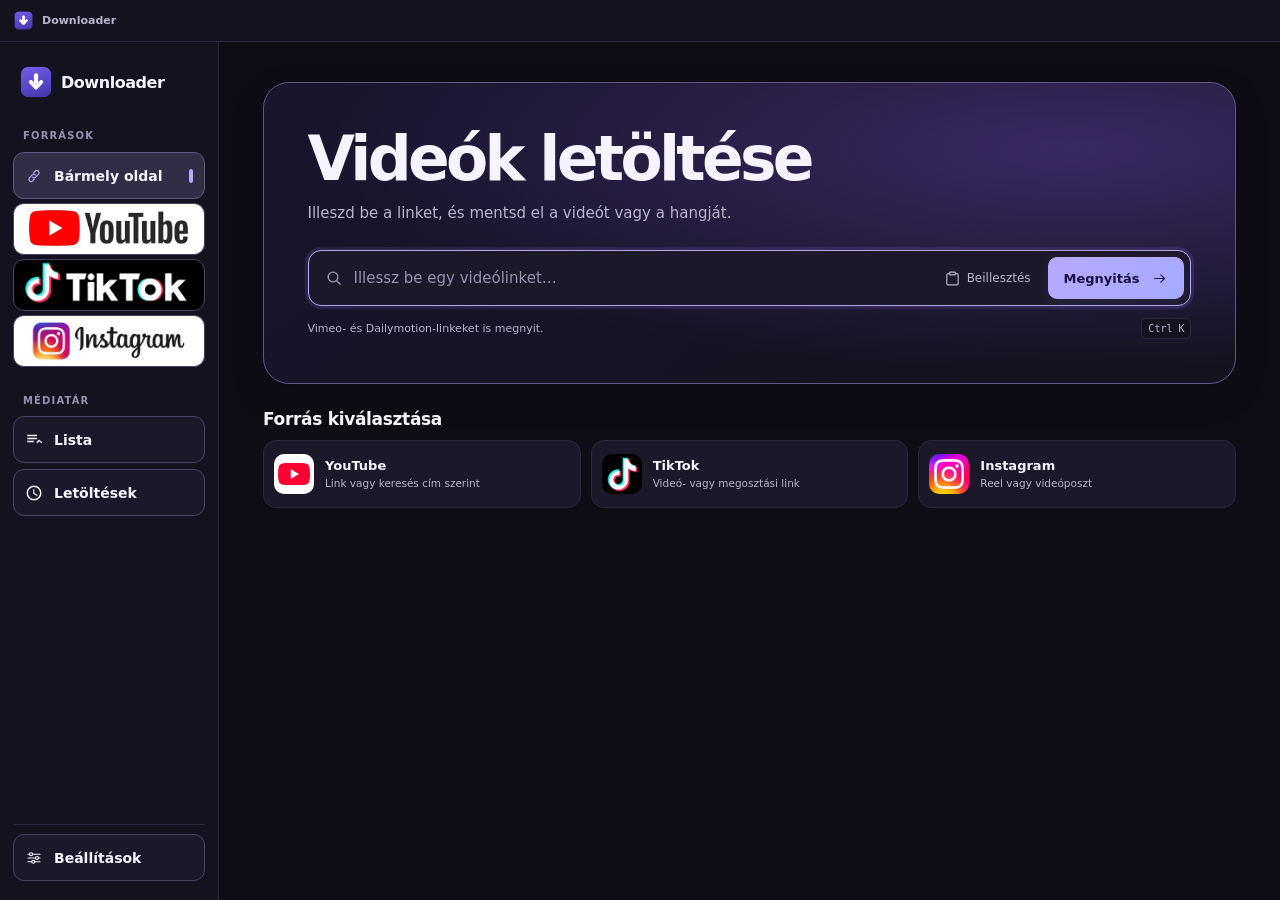
==== commit db5f75dd: "Use full brand buttons and uncropped channel banners" ====
--- a/static/index.html
+++ b/static/index.html
@@ -31,18 +31,9 @@
           <svg class="line-icon" viewBox="0 0 24 24" width="18" height="18" aria-hidden="true"><path d="M10 13.5a3 3 0 0 0 4.2 0l4-4a3 3 0 0 0-4.2-4.2l-2.3 2.3M14 10.5a3 3 0 0 0-4.2 0l-4 4a3 3 0 0 0 4.2 4.2l2.3-2.3"/></svg>
           Bármely oldal
         </button>
-        <button class="tab" data-tab="youtube" title="YouTube" aria-label="YouTube">
-          <span class="platform-glyph" aria-hidden="true"><img src="brands/youtube.jpg" alt=""></span>
-          <span class="platform-wordmark" aria-hidden="true"><img src="brands/youtube-wordmark.jpg" alt=""></span>
-        </button>
-        <button class="tab" data-tab="tiktok" title="TikTok" aria-label="TikTok">
-          <span class="platform-glyph" aria-hidden="true"><img src="brands/tiktok.png" alt=""></span>
-          <span class="platform-wordmark" aria-hidden="true"><img src="brands/tiktok-wordmark.jpg" alt=""></span>
-        </button>
-        <button class="tab" data-tab="instagram" title="Instagram" aria-label="Instagram">
-          <span class="platform-glyph" aria-hidden="true"><img src="brands/instagram.jpg" alt=""></span>
-          <span class="platform-wordmark" aria-hidden="true"><img src="brands/instagram-wordmark.jpg" alt=""></span>
-        </button>
+        <button class="tab platform-tab" data-tab="youtube" title="YouTube" aria-label="YouTube"></button>
+        <button class="tab platform-tab" data-tab="tiktok" title="TikTok" aria-label="TikTok"></button>
+        <button class="tab platform-tab" data-tab="instagram" title="Instagram" aria-label="Instagram"></button>
       </div>
       <span class="nav-label library-label">MÉDIATÁR</span>
 
@@ -156,7 +147,10 @@
       <div class="workspace">
         <section class="hero" aria-labelledby="heroTitle">
           <div class="hero-content">
-            <h1 class="hero-title" id="heroTitle">Videók letöltése</h1>
+            <h1 class="hero-title">
+              <span class="hero-platform-icon" id="heroPlatformIcon" aria-hidden="true" hidden></span>
+              <span id="heroTitle">Videók letöltése</span>
+            </h1>
             <p class="hero-sub" id="heroSub"></p>
           </div>
           <form class="search-field" id="searchForm" autocomplete="off">
--- a/static/desktop.css
+++ b/static/desktop.css
@@ -53,27 +53,36 @@
 .tab svg, .jobs-btn svg { flex-shrink: 0; }
 .tab.active { color: var(--text); background: var(--accent-soft); border-color: var(--accent-border); box-shadow: none; animation: none; }
 .tab.active svg { color: var(--accent); }
-.tab.active::after { content: ""; width: 4px; height: 14px; margin-left: auto; border-radius: 8px; background: var(--accent); }
-.tab:hover, .jobs-btn:hover { background: var(--panel-2); color: var(--text); }
-.tab.active:hover { background: var(--accent-soft); }
-/* Original platform marks, cropped only by the display frames. */
-.tab .platform-glyph { display: none; }
-.platform-wordmark {
-  position: relative; display: block; overflow: hidden; width: min(137px, 100%); min-width: 0; height: 31px;
-  border-radius: 6px; background: #fff; flex: 0 1 auto;
-}
-.platform-wordmark img {
-  position: absolute; top: 50%; left: 50%; width: 94%; max-width: none; height: auto;
-  transform: translate(-50%, -50%); pointer-events: none;
-}
-.tab[data-tab="tiktok"] .platform-wordmark { background: #000; }
-.tab[data-tab="tiktok"] .platform-wordmark img { width: 141%; }
-.tab[data-tab="instagram"] .platform-wordmark img { width: 105%; }
-.source-icon, .platform-glyph {
-  display: grid; place-items: center; overflow: hidden;
-}
-.source-icon img, .platform-glyph img { width: 100%; height: 100%; object-fit: cover; }
-.source-card[data-source="youtube"] img, [data-tab="youtube"] .platform-glyph img { transform: scale(1.16); }
+.tab.active:not(.platform-tab)::after { content: ""; width: 4px; height: 14px; margin-left: auto; border-radius: 8px; background: var(--accent); }
+.tab:not(.platform-tab):hover, .jobs-btn:hover { background: var(--panel-2); color: var(--text); }
+.tab.active:not(.platform-tab):hover { background: var(--accent-soft); }
+/* Display the supplied wordmarks directly on the button surfaces. */
+.tab.platform-tab, .tab.platform-tab.active {
+  min-height: 52px; padding: 0;
+  background: var(--brand-background) var(--brand-wordmark) center / var(--brand-width) auto no-repeat;
+}
+.platform-tab[data-tab="youtube"] {
+  --brand-background: #fff;
+  --brand-wordmark: url("brands/youtube-wordmark.jpg");
+  --brand-glyph: url("brands/youtube.jpg");
+  --brand-width: 86%;
+}
+.platform-tab[data-tab="tiktok"] {
+  --brand-background: #000;
+  --brand-wordmark: url("brands/tiktok-wordmark.jpg");
+  --brand-glyph: url("brands/tiktok.png");
+  --brand-width: 137%;
+}
+.platform-tab[data-tab="instagram"] {
+  --brand-background: #fff;
+  --brand-wordmark: url("brands/instagram-wordmark.jpg");
+  --brand-glyph: url("brands/instagram.jpg");
+  --brand-width: 91%;
+}
+.tab.platform-tab.active { border-color: var(--accent); box-shadow: inset 0 0 0 1px var(--accent); }
+.source-icon { display: grid; place-items: center; overflow: hidden; }
+.source-icon img, .hero-platform-icon img { display: block; width: 100%; height: 100%; object-fit: cover; }
+.source-card[data-source="youtube"] img { transform: scale(1.16); }
 
 :is(.tab, .jobs-btn, .source-card, .btn-primary, .btn-download, .list-tool-btn, .theme-tile, .channel-back, .update-shortcut) {
   position: relative; overflow: hidden; isolation: isolate;
@@ -124,6 +133,12 @@
   font: 740 clamp(34px, 4.8vw, 65px)/1.06 var(--display-font);
   color: var(--text); letter-spacing: -.06em; margin: 0;
 }
+.hero-title:has(.hero-platform-icon:not([hidden])) {
+  display: flex; align-items: center; gap: clamp(10px, 1.4vw, 18px);
+}
+.hero-platform-icon {
+  width: clamp(34px, 4.3vw, 57px); aspect-ratio: 1; flex: none; overflow: hidden; border-radius: 24%;
+}
 .hero-sub { font-size: 15px; max-width: 550px; line-height: 1.55; color: var(--muted); margin: 11px 0 0; }
 
 .search-field {
@@ -193,18 +208,26 @@
   border: 1px solid var(--line-2); border-radius: 19px; overflow: hidden;
   background: var(--panel); box-shadow: var(--surface-shadow);
 }
-.channel-banner {
-  position: relative; aspect-ratio: 5.5 / 1; min-height: 105px; max-height: 180px;
-  overflow: hidden; background: radial-gradient(ellipse at 80% 0%, var(--hero-glint), var(--hero-surface) 78%);
-}
-.channel-banner img { width: 100%; height: 100%; display: block; object-fit: cover; }
-.channel-identity { position: relative; display: flex; gap: 18px; align-items: flex-start; padding: 13px 19px 17px; }
+.channel-banner { background: var(--bg-2); border-bottom: 1px solid var(--line); }
+.channel-banner:has(img[hidden]) { display: none; }
+.channel-banner img {
+  width: 100%; height: auto; max-height: 240px; display: block;
+  object-fit: contain; object-position: center;
+}
+.channel-identity {
+  display: grid; grid-template-columns: 82px minmax(0, 1fr); gap: 17px;
+  align-items: start; padding: 19px 21px 20px;
+}
 .channel-avatar {
-  flex: 0 0 80px; height: 80px; position: relative; display: grid; place-items: center; overflow: hidden;
-  border: 4px solid var(--panel); border-radius: 50%; background: var(--accent-soft); color: var(--accent);
-  font: 710 22px var(--display-font); margin-top: -32px;
-}
-.channel-avatar img { position: absolute; inset: 0; width: 100%; height: 100%; object-fit: cover; }
+  width: 82px; height: 82px; position: relative; display: grid; place-items: center; overflow: hidden;
+  border: 2px solid var(--accent-border); border-radius: 50%; background: var(--accent-soft); color: var(--accent);
+  box-shadow: 0 2px 12px rgba(var(--glow), .15);
+  font: 710 22px var(--display-font);
+}
+.channel-avatar img {
+  position: absolute; inset: 3px; width: calc(100% - 6px); height: calc(100% - 6px);
+  object-fit: cover; border-radius: 50%;
+}
 .channel-details { min-width: 0; }
 .channel-details h1 { display: flex; align-items: center; gap: 8px; font: 730 clamp(21px, 3vw, 33px)/1.1 var(--display-font); letter-spacing: -.038em; }
 .channel-verified { display: inline-grid; place-items: center; width: 18px; height: 18px; flex: 0 0 18px; border-radius: 50%; background: var(--accent); color: var(--on-accent); font-size: 11px; }
@@ -398,10 +421,12 @@
   .topbar { padding: 15px 6px 12px; }
   .brand { padding: 0 5px; margin-bottom: 17px; }
   .tab, .jobs-btn { font-size: 0; gap: 0; justify-content: center; padding: 9px 0; }
-  .tab .platform-wordmark { display: none; }
-  .tab .platform-glyph { display: grid; width: 24px; height: 24px; border-radius: 5px; }
-  .channel-identity { padding-inline: 11px; gap: 8px; }
-  .channel-avatar { flex-basis: 51px; height: 51px; margin-top: -19px; }
+  .tab.platform-tab, .tab.platform-tab.active {
+    min-height: 44px;
+    background-image: var(--brand-glyph); background-size: 28px auto;
+  }
+  .channel-identity { grid-template-columns: 53px minmax(0, 1fr); padding: 13px 11px; gap: 9px; }
+  .channel-avatar { width: 53px; height: 53px; }
   .hero { padding: 17px; border-radius: 17px; }
   .hero-title { max-width: 225px; font-size: clamp(30px, 6.3vw, 42px); text-wrap: initial; }
   .hero-sub { max-width: 230px; }
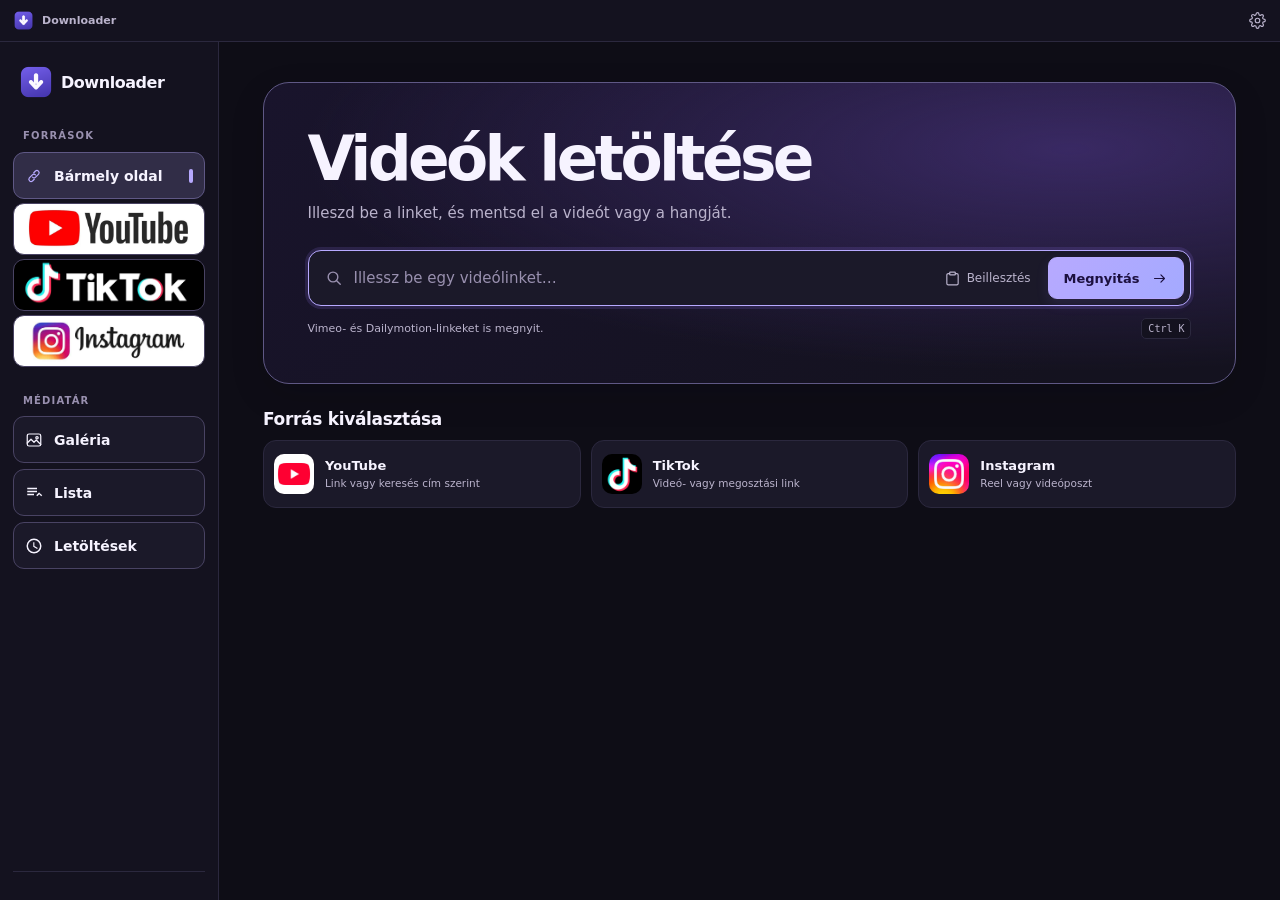
==== commit 52bcbd37: "Add YouTube-style search, gallery, MCP server and animated themes (v2.3.0) - YouTube search and chan" ====
--- a/static/index.html
+++ b/static/index.html
@@ -7,19 +7,38 @@
     <link rel="stylesheet" href="style.css" />
     <link rel="stylesheet" href="themes.css" />
     <link rel="stylesheet" href="desktop.css" />
+    <link rel="stylesheet" href="ui.css" />
     <link rel="icon" id="appFavicon" type="image/x-icon" href="theme-icons/dark.ico" />
   </head>
   <body>
-    <header class="titlebar">
-      <div class="titlebar-drag pywebview-drag-region"><img data-app-icon src="theme-icons/dark.ico" width="19" height="19" alt=""><span>Downloader</span></div>
+    <!-- Animált / egyéni háttér -->
+    <div id="bgLayer" class="bg-layer" aria-hidden="true">
+      <canvas id="bgCanvas"></canvas>
+      <video id="bgVideoA" muted playsinline preload="auto" hidden></video>
+      <video id="bgVideoB" muted playsinline preload="auto" hidden></video>
+      <img id="bgImage" alt="" hidden>
+      <div class="bg-dim"></div>
+      <div class="bg-flash"></div>
+    </div>
+
+    <header class="titlebar" id="titlebar">
+      <div class="titlebar-drag" id="titlebarDrag"><img data-app-icon src="theme-icons/dark.ico" width="19" height="19" alt=""><span>Downloader</span></div>
+      <button id="aiIndicator" type="button" class="ai-indicator" hidden title="AI-hozzáférés (MCP)">
+        <svg viewBox="0 0 24 24" width="14" height="14" aria-hidden="true"><path fill="currentColor" d="M12 2l2.2 5.6L20 10l-5.8 2.4L12 18l-2.2-5.6L4 10l5.8-2.4z"/></svg>
+        <span id="aiIndicatorText">AI</span>
+      </button>
       <button id="updateShortcut" type="button" class="update-shortcut" hidden>Frissítés</button>
+      <button id="settingsBtn" type="button" class="titlebar-btn" title="Beállítások" aria-label="Beállítások">
+        <svg class="line-icon" viewBox="0 0 24 24" width="17" height="17" aria-hidden="true"><circle cx="12" cy="12" r="3.2"/><path d="M19.4 15a1.7 1.7 0 0 0 .34 1.87l.06.06a2 2 0 1 1-2.83 2.83l-.06-.06a1.7 1.7 0 0 0-1.87-.34 1.7 1.7 0 0 0-1 1.55V21a2 2 0 1 1-4 0v-.09a1.7 1.7 0 0 0-1.1-1.55 1.7 1.7 0 0 0-1.87.34l-.06.06a2 2 0 1 1-2.83-2.83l.06-.06a1.7 1.7 0 0 0 .34-1.87 1.7 1.7 0 0 0-1.55-1H3a2 2 0 1 1 0-4h.09a1.7 1.7 0 0 0 1.55-1.1 1.7 1.7 0 0 0-.34-1.87l-.06-.06a2 2 0 1 1 2.83-2.83l.06.06a1.7 1.7 0 0 0 1.87.34H9a1.7 1.7 0 0 0 1-1.55V3a2 2 0 1 1 4 0v.09a1.7 1.7 0 0 0 1 1.55 1.7 1.7 0 0 0 1.87-.34l.06-.06a2 2 0 1 1 2.83 2.83l-.06.06a1.7 1.7 0 0 0-.34 1.87V9a1.7 1.7 0 0 0 1.55 1H21a2 2 0 1 1 0 4h-.09a1.7 1.7 0 0 0-1.55 1z"/></svg>
+      </button>
       <div class="window-controls" id="windowControls" hidden>
         <button data-window="minimize" aria-label="Kis méret" title="Kis méret"><svg viewBox="0 0 16 16"><path d="M3 8h10"/></svg></button>
         <button data-window="maximize" aria-label="Teljes méret / visszaállítás" title="Teljes méret / visszaállítás"><svg class="maximize-icon" viewBox="0 0 16 16"><rect x="3.5" y="3.5" width="9" height="9" rx="1"/></svg><svg class="restore-icon" viewBox="0 0 16 16"><path d="M6 4V2.8h7.2V10H12"/><rect x="3" y="5.5" width="8" height="7.5" rx="1"/></svg></button>
         <button data-window="close" aria-label="Bezárás" title="Bezárás"><svg viewBox="0 0 16 16"><path d="m4 4 8 8m0-8-8 8"/></svg></button>
       </div>
     </header>
-    <!-- ===== Felső sáv: márka + tabok ===== -->
+
+    <!-- ===== Oldalsáv ===== -->
     <nav class="topbar" aria-label="Főmenü">
       <div class="brand">
         <img class="brand-mark" data-app-icon src="theme-icons/dark.ico" width="36" height="36" alt="">
@@ -37,62 +56,147 @@
       </div>
       <span class="nav-label library-label">MÉDIATÁR</span>
 
-      <!-- Letöltési lista gomb -->
+      <button id="galleryBtn" class="jobs-btn" title="Letöltött fájlok galériája">
+        <svg class="line-icon" viewBox="0 0 24 24" width="18" height="18" aria-hidden="true"><rect x="3" y="4" width="18" height="16" rx="2.5"/><path d="m3 16 5-5 4 4 3-3 6 6"/><circle cx="16" cy="9" r="1.6"/></svg>
+        <span>Galéria</span>
+        <span id="galleryBadge" class="jobs-badge" hidden>0</span>
+      </button>
       <button id="listBtn" class="jobs-btn" title="Letöltési lista">
         <svg viewBox="0 0 24 24" width="18" height="18"><path fill="currentColor" d="M3 5h13v2H3V5zm0 4h13v2H3V9zm0 4h9v2H3v-2zm16-1.5L23 15l-1.4 1.4-2.6-2.6-2.6 2.6L15 15l4-4z"/></svg>
         <span>Lista</span>
         <span id="listBadge" class="jobs-badge" hidden>0</span>
       </button>
-
-      <!-- Folyamatok gomb (jobbra) -->
       <button id="jobsBtn" class="jobs-btn" title="Folyamatok">
         <svg viewBox="0 0 24 24" width="18" height="18"><path fill="currentColor" d="M12 2a10 10 0 1 0 10 10A10 10 0 0 0 12 2zm0 18a8 8 0 1 1 8-8 8 8 0 0 1-8 8zm.5-13H11v6l5.2 3.1.8-1.3-4.5-2.7z"/></svg>
         <span>Letöltések</span>
         <span id="jobsBadge" class="jobs-badge" hidden>0</span>
       </button>
       <div class="sidebar-foot">
-        <button id="settingsBtn" type="button" class="jobs-btn" title="Beállítások">
-          <svg class="line-icon" viewBox="0 0 24 24" width="18" height="18" aria-hidden="true"><path d="M4 7h16M4 12h16M4 17h16"/><circle cx="8" cy="7" r="2"/><circle cx="16" cy="12" r="2"/><circle cx="11" cy="17" r="2"/></svg>
-          <span>Beállítások</span>
-        </button>
         <span class="sidebar-version" id="sidebarVersion"></span>
       </div>
     </nav>
 
+    <!-- ===== Beállítások ===== -->
     <dialog class="settings-dialog" id="settingsDialog" aria-labelledby="settingsTitle">
       <header class="settings-header">
         <h2 id="settingsTitle">Beállítások</h2>
-        <form method="dialog"><button class="icon-btn" title="Bezárás" aria-label="Beállítások bezárása" autofocus>✕</button></form>
+        <form method="dialog"><button class="icon-btn" title="Bezárás" aria-label="Beállítások bezárása">✕</button></form>
       </header>
-      <section class="settings-section" aria-labelledby="themeTitle">
-        <h3 id="themeTitle">Megjelenés</h3>
-        <div class="theme-grid" id="themeGrid"></div>
-      </section>
-      <section class="settings-section update-section" aria-labelledby="versionTitle">
-        <div>
-          <h3 id="versionTitle">Alkalmazásverzió <span class="version-chip" id="currentVersion"></span></h3>
-          <p id="updateStatus" role="status"></p>
-        </div>
-        <div class="update-actions">
-          <button class="btn-list" type="button" id="checkUpdate" hidden>Ellenőrzés</button>
-          <button class="btn-primary" type="button" id="installUpdate" hidden>Frissítés</button>
-        </div>
-        <progress id="updateProgress" max="100" value="0" aria-label="Frissítés letöltése" hidden></progress>
-        <details class="update-access" id="updateAccess" hidden>
-          <summary>Hozzáférés privát GitHub-tárolóhoz</summary>
-          <p>Adj meg egy finomhangolt GitHub-tokent a ytdownloader tárolóhoz, Contents olvasási jogosultsággal.</p>
-          <form id="updateAccessForm">
-            <label for="updateToken">GitHub-token</label>
-            <input id="updateToken" type="password" autocomplete="off" placeholder="github_pat_…">
-            <button type="submit" class="btn-primary">Mentés</button>
-            <button id="removeUpdateToken" type="button" class="btn-list" hidden>Törlés</button>
-          </form>
-          <p id="updateAccessStatus" role="status"></p>
-        </details>
-      </section>
+      <div class="settings-body">
+        <div class="settings-tabs" role="tablist" aria-label="Beállítások részei">
+          <button role="tab" type="button" data-pane="look" aria-selected="true">Megjelenés</button>
+          <button role="tab" type="button" data-pane="download" aria-selected="false">Letöltés</button>
+          <button role="tab" type="button" data-pane="ai" aria-selected="false">AI · MCP</button>
+          <button role="tab" type="button" data-pane="about" aria-selected="false">Frissítés</button>
+        </div>
+        <div class="settings-panes">
+          <section class="settings-pane" data-pane="look">
+            <h3>Animált témák</h3>
+            <p class="pane-hint">Élő, folyamatosan ismétlődő háttér; a felület fényei követik a jelenetet.</p>
+            <div class="theme-grid animated" id="animatedThemeGrid"></div>
+            <h3>Klasszikus témák</h3>
+            <div class="theme-grid" id="themeGrid"></div>
+            <h3>Saját háttér</h3>
+            <div class="custom-bg-row">
+              <div class="custom-bg-preview" id="customBgPreview"><span>Nincs kiválasztva</span></div>
+              <div class="custom-bg-actions">
+                <button type="button" class="btn-primary" id="pickBackground">Kép vagy videó választása…</button>
+                <button type="button" class="btn-list" id="useCustomBg" hidden>Saját háttér használata</button>
+                <label class="field-row">Sötétítés <input type="range" id="bgDim" min="0" max="90" value="55"></label>
+                <p class="pane-hint">MP4/WebM videó vagy JPG/PNG/WebP/GIF kép. A videó hang nélkül, finom átúsztatással ismétlődik.</p>
+              </div>
+            </div>
+            <h3>Animáció minősége</h3>
+            <div class="segment" id="animQuality">
+              <button type="button" class="seg" data-value="high">Magas</button>
+              <button type="button" class="seg" data-value="low">Energiatakarékos</button>
+              <button type="button" class="seg" data-value="off">Kikapcsolva</button>
+            </div>
+          </section>
+
+          <section class="settings-pane" data-pane="download" hidden>
+            <h3>Mentés helye</h3>
+            <div class="folder-row">
+              <code id="downloadDir">…</code>
+              <button type="button" class="btn-list" id="chooseFolder">Tallózás…</button>
+              <button type="button" class="btn-list" id="openFolder">Megnyitás</button>
+            </div>
+            <h3>Kész fájlok</h3>
+            <div class="choice-cards" id="saveMode">
+              <button type="button" data-value="auto"><strong>Automatikus mentés</strong><small>A kész fájl a fenti mappába kerül, és megjelenik a Galériában.</small></button>
+              <button type="button" data-value="ask"><strong>Mindig rákérdez</strong><small>Minden letöltésnél „Mentés másként” ablak nyílik.</small></button>
+            </div>
+            <h3>Alapértelmezések</h3>
+            <div class="field-grid">
+              <label>Formátum
+                <select id="defaultFormat" class="select"><option value="mp4">MP4 · videó</option><option value="mp3">MP3 · hang</option></select>
+              </label>
+              <label>Felbontás
+                <select id="defaultQuality" class="select">
+                  <option value="2160">2160p · 4K</option><option value="1440">1440p · 2K</option><option value="1080">1080p · Full HD</option>
+                  <option value="720">720p · HD</option><option value="480">480p</option><option value="360">360p</option>
+                </select>
+              </label>
+            </div>
+          </section>
+
+          <section class="settings-pane" data-pane="ai" hidden>
+            <h3>AI-hozzáférés (MCP szerver)</h3>
+            <p class="pane-hint">Claude és más MCP-képes AI-asszisztensek kereshetnek, letölthetnek, vághatnak, átalakíthatnak és törölhetnek fájlokat a Galériában.</p>
+            <div class="choice-cards three" id="mcpMode">
+              <button type="button" data-value="off"><strong>Kikapcsolva</strong><small>Az AI semmit sem érhet el.</small></button>
+              <button type="button" data-value="ask"><strong>Engedélyt kér</strong><small>Keresni szabadon, de letöltés, szerkesztés, törlés előtt itt jóvá kell hagynod.</small></button>
+              <button type="button" data-value="full"><strong>Teljes hozzáférés</strong><small>Minden művelet kérdés nélkül lefut.</small></button>
+            </div>
+            <h3>Csatlakoztatás</h3>
+            <div class="mcp-config">
+              <div class="mcp-config-head"><span>Claude Code (parancs)</span><button type="button" class="copy-btn" data-copy="mcpCodeCmd">Másolás</button></div>
+              <pre id="mcpCodeCmd"></pre>
+              <div class="mcp-config-head"><span>Claude Desktop · claude_desktop_config.json</span><button type="button" class="copy-btn" data-copy="mcpDesktopJson">Másolás</button></div>
+              <pre id="mcpDesktopJson"></pre>
+              <div class="mcp-config-head"><span>HTTP (Streamable HTTP + Bearer token)</span><button type="button" class="copy-btn" data-copy="mcpHttp">Másolás</button></div>
+              <pre id="mcpHttp"></pre>
+              <button type="button" class="btn-list" id="mcpResetToken">Új token (a régi érvénytelen lesz)</button>
+            </div>
+            <h3>Legutóbbi AI-műveletek</h3>
+            <ul class="mcp-log" id="mcpLog"><li class="muted">Még nem volt AI-művelet.</li></ul>
+          </section>
+
+          <section class="settings-pane" data-pane="about" hidden>
+            <div class="update-section">
+              <div>
+                <h3 id="versionTitle">Alkalmazásverzió <span class="version-chip" id="currentVersion"></span></h3>
+                <p id="updateStatus" role="status"></p>
+              </div>
+              <div class="update-actions">
+                <button class="btn-list" type="button" id="checkUpdate" hidden>Ellenőrzés</button>
+                <button class="btn-primary" type="button" id="installUpdate" hidden>Frissítés</button>
+              </div>
+              <progress id="updateProgress" max="100" value="0" aria-label="Frissítés letöltése" hidden></progress>
+              <details class="update-access" id="updateAccess" hidden>
+                <summary>Hozzáférés privát GitHub-tárolóhoz</summary>
+                <p>Adj meg egy finomhangolt GitHub-tokent a ytdownloader tárolóhoz, Contents olvasási jogosultsággal.</p>
+                <form id="updateAccessForm">
+                  <label for="updateToken">GitHub-token</label>
+                  <input id="updateToken" type="password" autocomplete="off" placeholder="github_pat_…">
+                  <button type="submit" class="btn-primary">Mentés</button>
+                  <button id="removeUpdateToken" type="button" class="btn-list" hidden>Törlés</button>
+                </form>
+                <p id="updateAccessStatus" role="status"></p>
+              </details>
+            </div>
+            <h3>Billentyűparancsok</h3>
+            <ul class="shortcut-list">
+              <li><kbd>Ctrl K</kbd> Kereső</li><li><kbd>Szóköz</kbd> Lejátszás / szünet</li>
+              <li><kbd>← →</kbd> 5 mp léptetés</li><li><kbd>C</kbd> Felirat be/ki</li>
+              <li><kbd>Ctrl A</kbd> Mind kijelölése (Galéria)</li><li><kbd>Delete</kbd> Kijelöltek törlése</li>
+            </ul>
+          </section>
+        </div>
+      </div>
     </dialog>
 
-    <!-- ===== Folyamatok panel (oldalt becsúszik) ===== -->
+    <!-- ===== Folyamatok panel ===== -->
     <div id="jobsOverlay" class="jobs-overlay" hidden></div>
     <aside id="jobsPanel" class="jobs-panel" role="dialog" aria-modal="true" aria-label="Letöltések" tabindex="-1" hidden>
       <div class="jobs-head">
@@ -118,12 +222,8 @@
         <input id="listFilter" type="search" placeholder="Keresés a listában…" aria-label="Keresés a listában">
         <select id="listSort" aria-label="Lista rendezése"><option value="newest">Legújabb elöl</option><option value="title">Cím szerint</option><option value="duration">Hossz szerint</option></select>
       </div>
-      <!-- tömeges műveletek sora -->
       <div id="listToolbar" class="list-toolbar" hidden>
-        <label class="list-checkall">
-          <input type="checkbox" id="listSelectAll">
-          <span>Mind</span>
-        </label>
+        <label class="list-checkall"><input type="checkbox" id="listSelectAll"><span>Mind</span></label>
         <span id="listSelCount" class="list-sel-count">0 kijelölve</span>
         <div class="list-tool-actions">
           <button id="listRemoveSel" class="list-tool-btn" title="Kijelöltek eltávolítása">
@@ -169,6 +269,7 @@
           </form>
           <div class="hero-foot">
             <span id="sourceHint"></span>
+            <button type="button" class="clip-chip" id="clipChip" hidden></button>
             <kbd class="search-key" title="Ugrás a keresőre">Ctrl K</kbd>
           </div>
           <div id="status" class="status" role="status" hidden></div>
@@ -193,73 +294,111 @@
         </section>
       </div>
 
-      <!-- keresési találatok rács -->
+      <!-- keresési találatok / csatorna -->
       <section class="results" id="results" hidden>
         <section class="channel-profile" id="channelProfile" aria-labelledby="channelName" hidden>
-          <button class="back-link channel-back" id="channelBack" type="button">← Vissza</button>
-          <div class="channel-shell">
-            <div class="channel-banner"><img id="channelBanner" alt="" hidden></div>
-            <div class="channel-identity">
-              <div class="channel-avatar"><span id="channelInitial"></span><img id="channelAvatar" alt="" hidden></div>
-              <div class="channel-details">
-                <h1><span id="channelName"></span><span class="channel-verified" id="channelVerified" title="Hitelesített csatorna" aria-label="Hitelesített csatorna" hidden>✓</span></h1>
-                <p class="channel-meta" id="channelMeta" hidden></p>
-                <p class="channel-description" id="channelDescription" hidden></p>
-              </div>
-            </div>
-          </div>
+          <button class="channel-back" id="channelBack" type="button">← Vissza</button>
+          <div class="yt-channel-banner" id="channelBannerWrap" hidden><img id="channelBanner" alt=""></div>
+          <div class="yt-channel-head">
+            <div class="yt-channel-avatar"><span id="channelInitial"></span><img id="channelAvatar" alt="" hidden></div>
+            <div class="yt-channel-info">
+              <h1><span id="channelName"></span><svg class="verified-badge" id="channelVerified" viewBox="0 0 24 24" width="22" height="22" aria-label="Hitelesített csatorna" hidden><path fill="currentColor" d="M12 2a10 10 0 1 0 0 20 10 10 0 0 0 0-20zm-1.6 14.6-4.2-4.2 1.4-1.4 2.8 2.8 6.4-6.4 1.4 1.4z"/></svg></h1>
+              <p class="yt-channel-meta" id="channelMeta"></p>
+              <button type="button" class="yt-channel-desc" id="channelDescription" hidden></button>
+              <div class="yt-channel-actions">
+                <button type="button" class="yt-sub-btn" id="channelSubscribe">Feliratkozás</button>
+                <button type="button" class="yt-pill" id="channelOpenWeb">Megnyitás a YouTube-on</button>
+              </div>
+            </div>
+          </div>
+          <div class="yt-channel-tabs" id="channelTabs" role="tablist"></div>
           <p class="channel-status" id="channelStatus" role="status" hidden></p>
         </section>
-        <div class="results-head">
+        <div class="results-head" id="resultsHead">
           <span id="resultsTitle">Találatok</span>
         </div>
-        <!-- YouTube csatornák (kerek profilképes kártyák) — a videók fölött -->
-        <div class="yt-channels" id="ytChannels" hidden>
-          <div class="yt-channels-label">Csatornák</div>
-          <div class="yt-channels-row" id="ytChannelsRow"></div>
-        </div>
-        <div class="results-grid" id="resultsGrid"></div>
+        <div class="yt-channels" id="ytChannels" hidden></div>
+        <div class="results-grid yt-grid" id="resultsGrid"></div>
+        <div class="load-more" id="loadMore" hidden><span class="spinner"></span></div>
       </section>
     </main>
 
-    <!-- ===== Editor nézet (teljes képernyő) ===== -->
+    <!-- ===== Galéria ===== -->
+    <main id="gallery" class="gallery" hidden>
+      <header class="gallery-head">
+        <div>
+          <h1>Galéria</h1>
+          <p id="galleryMeta" class="gallery-meta"></p>
+        </div>
+        <div class="gallery-tools">
+          <input id="galleryFilter" type="search" placeholder="Keresés a letöltésekben…" aria-label="Keresés a galériában">
+          <div class="segment small" id="galleryKind">
+            <button type="button" class="seg active" data-kind="all">Összes</button>
+            <button type="button" class="seg" data-kind="video">Videók</button>
+            <button type="button" class="seg" data-kind="audio">Hang</button>
+          </div>
+          <select id="gallerySort" class="select small" aria-label="Rendezés">
+            <option value="new">Legújabb</option><option value="old">Legrégebbi</option>
+            <option value="name">Név</option><option value="size">Méret</option><option value="length">Hossz</option>
+          </select>
+          <button type="button" class="btn-list compact" id="galleryOpenFolder">Mappa</button>
+        </div>
+      </header>
+      <div class="gallery-grid" id="galleryGrid"></div>
+      <div class="gallery-empty" id="galleryEmpty" hidden>
+        <svg class="line-icon" viewBox="0 0 24 24" width="44" height="44" aria-hidden="true"><rect x="3" y="4" width="18" height="16" rx="2.5"/><path d="m3 16 5-5 4 4 3-3 6 6"/><circle cx="16" cy="9" r="1.6"/></svg>
+        <p>Még nincs letöltött fájl. Amit letöltesz, itt jelenik meg.</p>
+      </div>
+      <div class="selection-bar" id="selectionBar" hidden>
+        <span id="selectionCount">0 kijelölve</span>
+        <button type="button" class="sel-btn" id="selAll">Mind</button>
+        <button type="button" class="sel-btn" id="selReveal">Mappában</button>
+        <button type="button" class="sel-btn danger" id="selDelete">Törlés</button>
+        <button type="button" class="sel-btn" id="selClear">Mégse</button>
+      </div>
+    </main>
+
+    <!-- ===== Editor nézet ===== -->
     <div id="editor" class="editor" hidden>
-      <!-- Felső sáv -->
       <header class="ed-top">
         <button id="backBtn" class="icon-btn" title="Vissza">
-          <svg viewBox="0 0 24 24" width="20" height="20"><path fill="currentColor" d="M15 18l-6-6 6-6"/></svg>
+          <svg viewBox="0 0 24 24" width="20" height="20"><path fill="none" stroke="currentColor" stroke-width="2" stroke-linecap="round" d="M15 18l-6-6 6-6"/></svg>
         </button>
         <div class="ed-url" id="edUrl"></div>
+        <button type="button" class="icon-btn" id="copyLinkBtn" title="Link másolása">
+          <svg class="line-icon" viewBox="0 0 24 24" width="17" height="17" aria-hidden="true"><rect x="9" y="9" width="11" height="11" rx="2"/><path d="M5 15V6a2 2 0 0 1 2-2h9"/></svg>
+        </button>
       </header>
 
-      <!-- Fő terület: bal=lejátszó, jobb=beállítások -->
       <div class="ed-main">
         <section class="ed-player">
           <div class="stage" id="stage">
             <img id="previewPoster" class="preview-poster" alt="" hidden>
             <video id="igVideo" playsinline hidden></video>
+            <div class="sub-overlay" id="subOverlay" aria-live="off"></div>
             <div class="stage-skeleton" id="stageSkeleton"></div>
             <div id="previewNotice" class="preview-notice" role="status"></div>
-          </div>
-          <div class="player-meta">
-            <h1 id="title" class="title-skeleton"></h1>
-            <p id="uploader"></p>
           </div>
           <section class="ed-timeline" id="edTimeline">
             <div class="tl-controls">
               <button id="playBtn" class="icon-btn play-btn" title="Lejátszás vagy szünet (Szóköz)">
-                <svg id="playIcon" viewBox="0 0 24 24" width="22" height="22" aria-hidden="true">
-                  <path id="playPath" fill="currentColor" d="M8 5v14l11-7z"/>
-                </svg>
+                <svg id="playIcon" viewBox="0 0 24 24" width="22" height="22" aria-hidden="true"><path id="playPath" fill="currentColor" d="M8 5v14l11-7z"/></svg>
               </button>
               <span id="curTime" class="tl-time">0:00</span>
               <span class="tl-time-sep">/</span>
               <span id="totTime" class="tl-time muted">0:00</span>
               <div class="preview-audio">
-                <button id="muteBtn" class="preview-control" type="button" aria-label="Előnézet némítása" aria-pressed="false">Hang be</button>
+                <button id="muteBtn" class="preview-control icon" type="button" aria-label="Előnézet némítása" aria-pressed="false" title="Némítás">
+                  <svg viewBox="0 0 24 24" width="18" height="18" aria-hidden="true"><path fill="currentColor" d="M4 9h4l5-4v14l-5-4H4z"/><path class="vol-wave" fill="none" stroke="currentColor" stroke-width="1.8" stroke-linecap="round" d="M16 9a4 4 0 0 1 0 6m2.5-8.5a7.5 7.5 0 0 1 0 11"/></svg>
+                </button>
                 <input id="previewVolume" type="range" min="0" max="100" value="100" aria-label="Előnézet hangereje">
+                <button id="ccBtn" class="preview-control icon cc" type="button" title="Feliratok (C)" aria-pressed="false" hidden>CC</button>
+                <button id="playerMenuBtn" class="preview-control icon" type="button" title="Lejátszó beállításai" aria-haspopup="menu">
+                  <svg class="line-icon" viewBox="0 0 24 24" width="18" height="18" aria-hidden="true"><circle cx="12" cy="12" r="3"/><path d="M12 2.5v3M12 18.5v3M4.2 4.2l2.1 2.1M17.7 17.7l2.1 2.1M2.5 12h3M18.5 12h3M4.2 19.8l2.1-2.1M17.7 6.3l2.1-2.1"/></svg>
+                </button>
                 <button id="previewRetry" class="preview-control" type="button" hidden>Újratöltés</button>
               </div>
+              <div class="player-menu" id="playerMenu" role="menu" hidden></div>
             </div>
 
             <div class="timeline" id="timeline">
@@ -267,70 +406,95 @@
               <div class="tl-dim tl-dim-left" id="dimLeft"></div>
               <div class="tl-dim tl-dim-right" id="dimRight"></div>
               <div class="tl-window" id="tlWindow">
-                <div class="tl-handle tl-handle-l" id="handleL" role="slider" tabindex="0" aria-label="Vágás kezdete" aria-valuemin="0" aria-valuemax="0" aria-valuenow="0">
-                  <span></span>
-                </div>
-                <div class="tl-handle tl-handle-r" id="handleR" role="slider" tabindex="0" aria-label="Vágás vége" aria-valuemin="0" aria-valuemax="0" aria-valuenow="0">
-                  <span></span>
-                </div>
+                <div class="tl-handle tl-handle-l" id="handleL" role="slider" tabindex="0" aria-label="Vágás kezdete" aria-valuemin="0" aria-valuemax="0" aria-valuenow="0"><span></span></div>
+                <div class="tl-handle tl-handle-r" id="handleR" role="slider" tabindex="0" aria-label="Vágás vége" aria-valuemin="0" aria-valuemax="0" aria-valuenow="0"><span></span></div>
               </div>
               <div class="trim-timestamps" aria-hidden="true">
                 <span class="tl-bubble tl-bubble-start" id="bubbleL">0:00,00</span>
                 <span class="tl-bubble tl-bubble-end" id="bubbleR">0:00,00</span>
               </div>
-              <div class="playhead" id="playhead">
-                <div class="ph-bubble" id="phBubble">0:00</div>
-              </div>
-            </div>
-            <p class="tl-hint">A vágáshoz húzd a kijelölés két szélét.</p>
+              <div class="playhead" id="playhead"><div class="ph-bubble" id="phBubble">0:00</div></div>
+            </div>
+            <p class="tl-hint">A vágáshoz húzd a kijelölés két szélét, vagy írd be az időpontokat jobbra.</p>
           </section>
+          <div class="player-meta">
+            <h1 id="title" class="title-skeleton"></h1>
+            <div class="player-channel">
+              <p id="uploader"></p>
+              <span id="videoStats" class="video-stats"></span>
+            </div>
+          </div>
         </section>
 
         <aside class="ed-side" aria-labelledby="saveTitle">
-          <h2 id="saveTitle">Mentés <span class="editor-source" id="editorSource"></span></h2>
+          <h2 id="saveTitle">Letöltés <span class="editor-source" id="editorSource"></span></h2>
+
           <div class="side-block">
             <span class="block-label">Formátum</span>
-            <div class="segment" id="formatToggle">
-              <button class="seg active" data-format="mp4">MP4 · videó</button>
-              <button class="seg" data-format="mp3">MP3 · hang</button>
+            <div class="format-cards" id="formatToggle">
+              <button class="seg active" data-format="mp4" type="button">
+                <svg class="line-icon" viewBox="0 0 24 24" width="22" height="22" aria-hidden="true"><rect x="3" y="5" width="18" height="14" rx="2.5"/><path d="m10 9.5 5 2.5-5 2.5z"/></svg>
+                <span><strong>Videó</strong><small>MP4</small></span>
+              </button>
+              <button class="seg" data-format="mp3" type="button">
+                <svg class="line-icon" viewBox="0 0 24 24" width="22" height="22" aria-hidden="true"><path d="M9 18V6l11-2v12"/><circle cx="6.5" cy="18" r="2.5"/><circle cx="17.5" cy="16" r="2.5"/></svg>
+                <span><strong>Csak hang</strong><small>MP3</small></span>
+              </button>
             </div>
           </div>
 
           <div class="side-block">
             <span class="block-label" id="qualityLabel">Felbontás</span>
-            <div class="select-wrap">
-              <select id="quality" class="select"></select>
-            </div>
-          </div>
-
-          <div class="side-block grow" id="trimBlock">
-            <span class="block-label">Kijelölt rész</span>
-            <div class="range-readout">
-              <div class="ro"><small>Kezdet</small><b id="startTime">0:00</b></div>
-              <div class="ro"><small>Vége</small><b id="endTime">0:00</b></div>
+            <div class="quality-chips" id="qualityChips" role="radiogroup" aria-labelledby="qualityLabel"></div>
+            <select id="quality" class="select" hidden></select>
+          </div>
+
+          <div class="side-block" id="audioBlock" hidden>
+            <label class="block-label" for="audioSelect">Hangsáv nyelve</label>
+            <div class="select-wrap"><select id="audioSelect" class="select"></select></div>
+          </div>
+
+          <div class="side-block" id="subsBlock" hidden>
+            <label class="block-label" for="subsSelect">Felirat a fájlban</label>
+            <div class="select-wrap"><select id="subsSelect" class="select"></select></div>
+            <div class="segment small" id="subsMode" hidden>
+              <button class="seg active" data-mode="embed" type="button">Beágyazva</button>
+              <button class="seg" data-mode="srt" type="button">Külön .srt</button>
+            </div>
+          </div>
+
+          <div class="side-block" id="trimBlock">
+            <div class="label-row">
+              <span class="block-label">Kijelölt rész</span>
+              <button type="button" class="link-btn" id="trimReset">Teljes videó</button>
+            </div>
+            <div class="range-inputs">
+              <label><small>Kezdet</small><input id="startInput" class="time-input" inputmode="decimal" spellcheck="false"></label>
+              <label><small>Vége</small><input id="endInput" class="time-input" inputmode="decimal" spellcheck="false"></label>
               <div class="ro accent"><small>Hossz</small><b id="selectedLen">0:00</b></div>
             </div>
-          </div>
-
-          <div class="side-block">
+            <span id="startTime" hidden></span><span id="endTime" hidden></span>
+          </div>
+
+          <div class="side-block download-block">
             <div class="size-row">
               <span class="block-label">Becsült méret</span>
               <b id="estimateSize" class="size-val">—</b>
             </div>
-            <button id="downloadBtn" class="btn-download">
+            <button id="downloadBtn" class="btn-download" type="button">
               <svg viewBox="0 0 24 24" width="20" height="20"><path fill="currentColor" d="M12 16l-6-6h4V4h4v6h4zM4 18h16v2H4z"/></svg>
               <span class="dl-text">Letöltés</span>
             </button>
-            <!-- listához adás / lista-elem szerkesztés gombjai -->
-            <button id="addListBtn" class="btn-list">
-              <svg viewBox="0 0 24 24" width="18" height="18"><path fill="currentColor" d="M3 5h13v2H3V5zm0 4h13v2H3V9zm0 4h9v2H3v-2zm16-1.5L23 15l-1.4 1.4-2.6-2.6-2.6 2.6L15 15l4-4z"/></svg>
-              <span id="addListText">Listához adás</span>
-            </button>
-            <button id="removeListBtn" class="btn-list ghost" hidden>
-              <svg viewBox="0 0 24 24" width="18" height="18"><path fill="currentColor" d="M6 7h12l-1 13H7L6 7zm3-3h6l1 2H8l1-2z"/></svg>
-              <span>Kivétel a listából</span>
-            </button>
-            <!-- progress sáv -->
+            <div class="secondary-actions">
+              <button id="addListBtn" class="btn-list" type="button">
+                <svg viewBox="0 0 24 24" width="17" height="17"><path fill="currentColor" d="M3 5h13v2H3V5zm0 4h13v2H3V9zm0 4h9v2H3v-2zm16-1.5L23 15l-1.4 1.4-2.6-2.6-2.6 2.6L15 15l4-4z"/></svg>
+                <span id="addListText">Listához adás</span>
+              </button>
+              <button id="removeListBtn" class="btn-list ghost" type="button" hidden>
+                <svg viewBox="0 0 24 24" width="17" height="17"><path fill="currentColor" d="M6 7h12l-1 13H7L6 7zm3-3h6l1 2H8l1-2z"/></svg>
+                <span>Kivétel</span>
+              </button>
+            </div>
             <div id="progressBox" class="progress-box" hidden>
               <div class="progress-track"><div id="progressFill" class="progress-fill"></div></div>
               <div class="progress-label">
@@ -338,20 +502,80 @@
                 <span id="progressMeta" class="progress-meta"></span>
                 <span id="progressPct">0%</span>
               </div>
-              <button type="button" id="cancelBtn" class="btn-cancel">
-                <svg viewBox="0 0 24 24" width="15" height="15"><path fill="currentColor" d="M18.3 5.7L12 12l6.3 6.3-1.4 1.4L10.6 13.4 4.3 19.7 2.9 18.3 9.2 12 2.9 5.7l1.4-1.4L10.6 10.6 16.9 4.3z"/></svg>
-                Megszakítás
-              </button>
+              <button type="button" id="cancelBtn" class="btn-cancel">Megszakítás</button>
             </div>
           </div>
         </aside>
       </div>
-
+    </div>
+
+    <!-- Lejátszó (galéria) -->
+    <dialog class="viewer" id="viewer" aria-label="Lejátszó">
+      <div class="viewer-head">
+        <strong id="viewerTitle"></strong>
+        <div class="viewer-actions">
+          <button type="button" class="icon-btn" id="viewerReveal" title="Megjelenítés a mappában"><svg class="line-icon" viewBox="0 0 24 24" width="17" height="17"><path d="M3 7a2 2 0 0 1 2-2h4l2 2h8a2 2 0 0 1 2 2v8a2 2 0 0 1-2 2H5a2 2 0 0 1-2-2z"/></svg></button>
+          <button type="button" class="icon-btn" id="viewerExternal" title="Megnyitás külső lejátszóban"><svg class="line-icon" viewBox="0 0 24 24" width="17" height="17"><path d="M14 4h6v6M20 4l-9 9M18 14v5a1 1 0 0 1-1 1H5a1 1 0 0 1-1-1V7a1 1 0 0 1 1-1h5"/></svg></button>
+          <button type="button" class="icon-btn" id="viewerClose" title="Bezárás (Esc)">✕</button>
+        </div>
+      </div>
+      <div class="viewer-stage">
+        <button type="button" class="viewer-nav prev" id="viewerPrev" aria-label="Előző">‹</button>
+        <video id="viewerVideo" controls playsinline></video>
+        <img id="viewerArt" alt="" hidden>
+        <button type="button" class="viewer-nav next" id="viewerNext" aria-label="Következő">›</button>
+      </div>
+    </dialog>
+
+    <!-- Szerkesztés (galéria) -->
+    <dialog class="small-dialog" id="editDialog" aria-labelledby="editTitle">
+      <form method="dialog" id="editForm">
+        <h2 id="editTitle">Vágás és átalakítás</h2>
+        <p class="pane-hint" id="editName"></p>
+        <div class="field-grid">
+          <label>Kezdet <input class="time-input" id="editStart" placeholder="0:00"></label>
+          <label>Vége <input class="time-input" id="editEnd" placeholder="vége"></label>
+          <label>Felbontás
+            <select id="editHeight" class="select"><option value="0">Eredeti</option><option value="2160">2160p</option><option value="1440">1440p</option><option value="1080">1080p</option><option value="720">720p</option><option value="480">480p</option><option value="360">360p</option></select>
+          </label>
+          <label>Formátum
+            <select id="editFormat" class="select"><option value="mp4">MP4 · videó</option><option value="mp3">MP3 · hang</option></select>
+          </label>
+        </div>
+        <label class="check-row"><input type="checkbox" id="editReplace"> Az eredeti felülírása (az eredeti a Lomtárba kerül)</label>
+        <div class="dialog-actions">
+          <button type="button" class="btn-list" value="cancel" id="editCancel">Mégse</button>
+          <button type="submit" class="btn-primary" value="ok">Mentés</button>
+        </div>
+      </form>
+    </dialog>
+
+    <!-- Megerősítés -->
+    <dialog class="small-dialog" id="confirmDialog">
+      <form method="dialog">
+        <h2 id="confirmTitle"></h2>
+        <p class="pane-hint" id="confirmText"></p>
+        <div class="dialog-actions">
+          <button type="submit" class="btn-list" value="no">Mégse</button>
+          <button type="submit" class="btn-primary danger" value="yes" id="confirmYes">Törlés</button>
+        </div>
+      </form>
+    </dialog>
+
+    <div class="context-menu" id="contextMenu" role="menu" hidden></div>
+    <div class="approvals" id="approvals" aria-live="polite"></div>
+    <div class="toasts" id="toasts" aria-live="polite"></div>
+    <div class="resize-edges" id="resizeEdges" hidden>
+      <i data-edge="top"></i><i data-edge="bottom"></i><i data-edge="left"></i><i data-edge="right"></i>
+      <i data-edge="topleft"></i><i data-edge="topright"></i><i data-edge="bottomleft"></i><i data-edge="bottomright"></i>
     </div>
 
     <script src="config.js"></script>
     <script src="preview-stream.js"></script>
+    <script src="background.js"></script>
     <script src="app.js"></script>
+    <script src="player.js"></script>
+    <script src="library.js"></script>
     <script src="settings.js"></script>
   </body>
 </html>
--- a/static/themes.css
+++ b/static/themes.css
@@ -56,3 +56,37 @@
   --radius: 15px;
   --surface-shadow: 0 12px 34px #05030f22;
 }
+
+/* ===== Animált témák: üveges felület az élő háttér fölött ===== */
+[data-theme="blackhole"] {
+  color-scheme: dark;
+  --bg: rgba(4, 3, 8, .30); --bg-2: rgba(10, 8, 14, .72); --panel: rgba(18, 14, 20, .70); --panel-2: rgba(36, 26, 30, .80);
+  --line: rgba(255, 196, 140, .12); --line-2: rgba(255, 190, 140, .24); --text: #fff6ec; --muted: #d7c6b4; --muted-2: #a8968a;
+  --accent: #ffb36b; --accent-2: #ffd9a3; --on-accent: #2a1405; --glow: 255,150,70;
+  --hero-surface: rgba(24, 14, 12, .62); --hero-glint: rgba(255, 140, 60, .22);
+  --error-text: #ffb4a8; --scrim: #0201068f;
+}
+[data-theme="deepsea"] {
+  color-scheme: dark;
+  --bg: rgba(0, 12, 22, .26); --bg-2: rgba(2, 20, 32, .72); --panel: rgba(4, 30, 46, .66); --panel-2: rgba(8, 48, 68, .78);
+  --line: rgba(110, 230, 255, .13); --line-2: rgba(110, 230, 255, .26); --text: #e8fbff; --muted: #a9d3dc; --muted-2: #7fb0bd;
+  --accent: #5ee7ff; --accent-2: #8fb8ff; --on-accent: #022230; --glow: 70,210,255;
+  --hero-surface: rgba(2, 34, 52, .6); --hero-glint: rgba(60, 200, 230, .22);
+  --error-text: #ffb9c4; --scrim: #00101a8f;
+}
+[data-theme="rain"] {
+  color-scheme: dark;
+  --bg: rgba(6, 6, 14, .28); --bg-2: rgba(12, 12, 24, .72); --panel: rgba(18, 18, 34, .68); --panel-2: rgba(32, 30, 54, .80);
+  --line: rgba(170, 180, 255, .13); --line-2: rgba(170, 180, 255, .26); --text: #f1f2ff; --muted: #babfe0; --muted-2: #8d92b8;
+  --accent: #a9b6ff; --accent-2: #f0a6ff; --on-accent: #14123a; --glow: 150,160,255;
+  --hero-surface: rgba(20, 18, 40, .6); --hero-glint: rgba(140, 120, 255, .22);
+  --error-text: #ffb6c8; --scrim: #0405108f;
+}
+[data-theme="custom"] {
+  color-scheme: dark;
+  --bg: rgba(6, 6, 10, .22); --bg-2: rgba(12, 12, 18, .72); --panel: rgba(18, 18, 26, .68); --panel-2: rgba(34, 34, 46, .80);
+  --line: rgba(255, 255, 255, .12); --line-2: rgba(255, 255, 255, .24); --text: #f7f7fb; --muted: #c9c9d6; --muted-2: #9a9aaa;
+  --accent: #c4b5ff; --accent-2: #9fd0ff; --on-accent: #16122e; --glow: 180,160,255;
+  --hero-surface: rgba(20, 20, 30, .58); --hero-glint: rgba(255, 255, 255, .12);
+  --error-text: #ffb6c8; --scrim: #0404088f;
+}
--- a/static/ui.css
+++ b/static/ui.css
@@ -0,0 +1,557 @@
+/* ui.css — YouTube-szerű rács, csatornaoldal, letöltőpanel, galéria, élő témák. */
+
+:root { --scene-pulse: 0; --scene-flash: 0; --bg-dim: .55; }
+
+/* ===== Élő háttér ===== */
+.bg-layer { position: fixed; inset: 0; z-index: 0; pointer-events: none; display: none; background: #000; }
+body.animated-bg .bg-layer { display: block; }
+.bg-layer canvas, .bg-layer video, .bg-layer img { position: absolute; inset: 0; width: 100%; height: 100%; object-fit: cover; }
+.bg-layer canvas { image-rendering: auto; }
+.bg-layer video { opacity: 0; transition: opacity 1.2s linear; }
+.bg-layer video.visible { opacity: 1; }
+.bg-dim { position: absolute; inset: 0; background: #000; opacity: 0; }
+.bg-layer[data-scene="custom"] .bg-dim { opacity: var(--bg-dim); }
+.bg-layer[data-scene="blackhole"] .bg-dim, .bg-layer[data-scene="deepsea"] .bg-dim, .bg-layer[data-scene="rain"] .bg-dim { opacity: calc(var(--bg-dim) * .45); }
+.bg-flash { position: absolute; inset: 0; background: radial-gradient(120% 80% at 50% 0%, #cfd8ff, transparent 70%); opacity: calc(var(--scene-flash) * .22); mix-blend-mode: screen; }
+
+body.animated-bg { background: transparent; }
+body.animated-bg :is(.landing, .editor, .gallery) { background: transparent; position: relative; z-index: 1; }
+body.animated-bg :is(.titlebar, .topbar) { z-index: 80; }
+body.animated-bg .topbar { background: color-mix(in srgb, var(--bg-2) 92%, transparent); }
+body.animated-bg .titlebar { background: color-mix(in srgb, var(--bg-2) 80%, transparent); }
+body.glass-high :is(.topbar, .titlebar, .ed-side, .settings-dialog, .jobs-panel, .context-menu, .player-menu) { backdrop-filter: blur(16px) saturate(1.3); }
+body.animated-bg .hero {
+  background: linear-gradient(140deg, var(--hero-surface), color-mix(in srgb, var(--bg-2) 70%, transparent));
+  box-shadow: 0 0 calc(30px + 50px * var(--scene-pulse)) rgba(var(--glow), calc(.06 + .16 * var(--scene-pulse))),
+              0 0 0 1px rgba(var(--glow), calc(.08 + .18 * var(--scene-flash))) inset;
+}
+body.animated-bg .topbar { box-shadow: inset -1px 0 0 rgba(var(--glow), calc(.10 + .25 * var(--scene-pulse) + .5 * var(--scene-flash))); }
+body.animated-bg .btn-download, body.animated-bg .btn-primary { box-shadow: 0 6px calc(14px + 22px * var(--scene-pulse)) rgba(var(--glow), calc(.16 + .3 * var(--scene-pulse))); }
+body.animated-bg :is(.yt-card, .short-card, .g-card) .yt-thumb, body.animated-bg .g-thumb, body.animated-bg .short-thumb {
+  box-shadow: 0 0 0 1px rgba(255,255,255,.04), 0 10px 28px rgba(0,0,0,.35);
+}
+body.animated-bg .stage { box-shadow: 0 0 calc(24px + 40px * var(--scene-pulse)) rgba(var(--glow), calc(.08 + .14 * var(--scene-pulse))); }
+body.animated-bg :is(.yt-title, .yt-channel-info h1, .hero-title) { text-shadow: 0 1px 12px rgba(0,0,0,.45); }
+
+/* ===== Címsor: fogaskerék, AI-jelző, ablakszélek ===== */
+.titlebar { align-items: center; }
+.titlebar-drag { align-self: stretch; }
+.titlebar-btn {
+  display: grid; place-items: center; width: 34px; height: 30px; border: 0; border-radius: 8px;
+  background: transparent; color: var(--muted); cursor: pointer; transition: background .16s, color .16s, transform .3s var(--ease);
+}
+.titlebar-btn:hover { background: var(--panel-2); color: var(--text); }
+.titlebar-btn:hover svg { transform: rotate(45deg); }
+.titlebar-btn svg { transition: transform .45s var(--ease); }
+.ai-indicator {
+  display: inline-flex; align-items: center; gap: 5px; height: 26px; padding: 0 10px; border-radius: 999px;
+  border: 1px solid var(--accent-border); background: var(--accent-soft); color: var(--accent);
+  font-size: 11px; font-weight: 700; cursor: pointer;
+}
+.ai-indicator.full { background: color-mix(in srgb, #f59e0b 18%, transparent); color: #fbbf24; border-color: #f59e0b66; }
+.ai-tag { display: inline-block; padding: 1px 5px; border-radius: 4px; background: var(--accent-soft); color: var(--accent); font-size: 9px; font-weight: 800; letter-spacing: .04em; vertical-align: middle; }
+.resize-edges { display: none; }
+body.native-frame:not(.maximized) .resize-edges { display: block; }
+body.native-frame .resize-grip { display: none !important; }
+.resize-edges i { position: fixed; z-index: 200; }
+.resize-edges [data-edge="top"] { top: 0; left: 8px; right: 8px; height: 4px; cursor: ns-resize; }
+.resize-edges [data-edge="bottom"] { bottom: 0; left: 8px; right: 8px; height: 5px; cursor: ns-resize; }
+.resize-edges [data-edge="left"] { left: 0; top: 8px; bottom: 8px; width: 5px; cursor: ew-resize; }
+.resize-edges [data-edge="right"] { right: 0; top: 8px; bottom: 8px; width: 5px; cursor: ew-resize; }
+.resize-edges [data-edge="topleft"] { top: 0; left: 0; width: 9px; height: 9px; cursor: nwse-resize; }
+.resize-edges [data-edge="topright"] { top: 0; right: 0; width: 9px; height: 9px; cursor: nesw-resize; }
+.resize-edges [data-edge="bottomleft"] { bottom: 0; left: 0; width: 10px; height: 10px; cursor: nesw-resize; }
+.resize-edges [data-edge="bottomright"] { bottom: 0; right: 0; width: 12px; height: 12px; cursor: nwse-resize; }
+.jobs-btn.active-view { background: var(--accent-soft); border-color: var(--accent-border); }
+.jobs-btn.active-view svg { color: var(--accent); }
+
+/* ===== Keresőmező kiegészítők ===== */
+.clip-chip {
+  border: 1px dashed var(--accent-border); background: var(--accent-soft); color: var(--accent); border-radius: 999px;
+  padding: 4px 11px; font-size: 11px; font-weight: 650; cursor: pointer; margin-right: auto; margin-left: 8px;
+  animation: workspace-enter .3s var(--ease) both;
+}
+.clip-chip:hover { border-style: solid; }
+body.dropping::after {
+  content: "Engedd el a linket a megnyitáshoz"; position: fixed; inset: 12px; z-index: 300; display: grid; place-items: center;
+  border: 2px dashed var(--accent); border-radius: 22px; background: color-mix(in srgb, var(--bg) 70%, transparent);
+  color: var(--text); font: 700 22px var(--display-font); pointer-events: none;
+}
+
+/* ===== YouTube-szerű videórács ===== */
+.results { max-width: 1680px; }
+.results-grid.yt-grid { grid-template-columns: repeat(auto-fill, minmax(min(100%, 320px), 1fr)); gap: 40px 16px; }
+.results-grid.yt-grid.shorts-grid { grid-template-columns: repeat(auto-fill, minmax(178px, 1fr)); gap: 28px 12px; }
+.yt-card { min-width: 0; animation: cardIn .38s var(--ease) both; }
+.yt-thumb {
+  position: relative; display: block; width: 100%; aspect-ratio: 16 / 9; padding: 0; border: 0; overflow: hidden;
+  border-radius: 12px; background: var(--panel-2); cursor: pointer; transition: border-radius .2s var(--ease);
+}
+.yt-thumb img { width: 100%; height: 100%; object-fit: cover; display: block; transition: transform .35s var(--ease), opacity .25s; }
+.yt-card:hover .yt-thumb { border-radius: 0; }
+.yt-card:hover .yt-thumb img { transform: scale(1.03); }
+.yt-badge {
+  position: absolute; right: 7px; bottom: 7px; padding: 1px 5px; border-radius: 5px;
+  background: #000000cc; color: #fff; font: 600 12px/18px "Segoe UI", Roboto, sans-serif; font-variant-numeric: tabular-nums;
+}
+.yt-badge.live { background: #cc0000; font-weight: 700; letter-spacing: .02em; }
+.yt-quick {
+  position: absolute; top: 8px; right: 8px; width: 34px; height: 34px; display: grid; place-items: center; border-radius: 50%;
+  background: #000000b3; color: #fff; opacity: 0; transform: scale(.85); transition: opacity .18s, transform .18s var(--ease), background .15s;
+}
+.yt-quick:hover { background: var(--accent); color: var(--on-accent); }
+:is(.yt-card, .short-card):hover .yt-quick, .yt-thumb:focus-visible .yt-quick { opacity: 1; transform: none; }
+.yt-meta { display: grid; grid-template-columns: 36px minmax(0, 1fr) 24px; gap: 12px; padding-top: 12px; align-items: start; }
+.yt-avatar {
+  position: relative; width: 36px; height: 36px; border-radius: 50%; overflow: hidden; border: 0; padding: 0; cursor: pointer;
+  display: grid; place-items: center; background: color-mix(in srgb, var(--accent) 30%, var(--panel-2)); color: var(--text); font-weight: 700;
+}
+.yt-avatar:disabled { cursor: default; }
+.yt-avatar img { position: absolute; inset: 0; width: 100%; height: 100%; object-fit: cover; }
+.yt-text { min-width: 0; }
+.yt-title {
+  margin: 0 0 4px; font: 600 15.5px/1.4 "Segoe UI Variable Text", "Segoe UI", Roboto, sans-serif; color: var(--text); cursor: pointer;
+  display: -webkit-box; -webkit-line-clamp: 2; -webkit-box-orient: vertical; overflow: hidden; overflow-wrap: anywhere;
+}
+.yt-channel {
+  display: inline-flex; align-items: center; gap: 4px; max-width: 100%; padding: 0; border: 0; background: none;
+  color: var(--muted); font-size: 13px; cursor: pointer; white-space: nowrap; overflow: hidden; text-overflow: ellipsis;
+}
+.yt-channel:hover:not(:disabled) { color: var(--text); }
+.yt-channel:disabled { cursor: default; }
+.verified-badge { flex: none; color: var(--muted); vertical-align: -2px; margin-left: 2px; }
+.yt-stats { color: var(--muted); font-size: 13px; line-height: 1.45; margin-top: 1px; }
+.yt-more {
+  width: 30px; height: 30px; margin: -4px -6px 0 0; display: grid; place-items: center; border: 0; border-radius: 50%;
+  background: transparent; color: var(--text); cursor: pointer; opacity: 0; transition: opacity .15s, background .15s;
+}
+:is(.yt-card, .short-card, .g-card):hover .yt-more, .yt-more:focus-visible, .yt-more[aria-expanded="true"] { opacity: 1; }
+.yt-more:hover { background: var(--panel-2); }
+.yt-card.skeleton .yt-thumb, .yt-card.skeleton .yt-avatar, .yt-card.skeleton .sk-line {
+  background: linear-gradient(100deg, var(--panel) 30%, var(--panel-2) 50%, var(--panel) 70%); background-size: 200% 100%;
+  animation: shimmer 1.3s linear infinite;
+}
+.yt-card.skeleton .yt-meta { grid-template-columns: 36px 1fr; }
+.yt-card.skeleton .yt-avatar { display: block; }
+.yt-card.skeleton .sk-line { margin: 4px 0 0; height: 14px; }
+.yt-card.skeleton .sk-line.b { width: 60%; margin-top: 8px; }
+
+/* Shorts-polc */
+.shorts-shelf { grid-column: 1 / -1; padding: 6px 0 4px; border-top: 1px solid transparent; animation: cardIn .4s var(--ease) both; }
+.shorts-shelf h2 { display: flex; align-items: center; gap: 8px; font: 700 20px var(--display-font); margin: 0 0 16px; }
+.shorts-row { display: grid; grid-template-columns: repeat(auto-fill, minmax(178px, 1fr)); grid-auto-rows: 0; grid-template-rows: auto; overflow: hidden; gap: 0 12px; }
+.shorts-shelf.expanded .shorts-row { grid-auto-rows: auto; row-gap: 24px; }
+.shorts-toggle {
+  display: block; margin: 18px auto 0; width: min(340px, 100%); padding: 9px; border-radius: 999px; border: 1px solid var(--line-2);
+  background: transparent; color: var(--text); font-weight: 600; cursor: pointer;
+}
+.shorts-toggle:hover { background: var(--panel-2); }
+.short-card { min-width: 0; animation: cardIn .38s var(--ease) both; }
+.short-thumb {
+  position: relative; display: block; width: 100%; aspect-ratio: 9 / 16; border: 0; padding: 0; overflow: hidden;
+  border-radius: 12px; background: var(--panel-2); cursor: pointer;
+}
+.short-thumb img { width: 100%; height: 100%; object-fit: cover; transition: transform .35s var(--ease); }
+.short-card:hover .short-thumb img { transform: scale(1.03); }
+.short-meta { display: grid; grid-template-columns: minmax(0, 1fr) 24px; gap: 4px; padding-top: 10px; }
+.short-meta h3 {
+  margin: 0; font: 600 15px/1.35 "Segoe UI", Roboto, sans-serif; cursor: pointer;
+  display: -webkit-box; -webkit-line-clamp: 2; -webkit-box-orient: vertical; overflow: hidden;
+}
+.short-meta span { color: var(--muted); font-size: 13px; }
+.load-more { display: grid; place-items: center; padding: 28px; }
+.load-more .spinner { border-color: var(--line-2); border-top-color: var(--accent); width: 28px; height: 28px; border-width: 3px; }
+
+/* Csatorna-sor a keresésben (mint a YouTube-on) */
+.yt-channels { display: flex; flex-direction: column; gap: 4px; padding-bottom: 26px; margin-bottom: 26px; border-bottom: 1px solid var(--line); }
+.yt-channel-row { display: grid; grid-template-columns: minmax(120px, 360px) minmax(0, 1fr) auto; align-items: center; gap: 16px; animation: cardIn .38s var(--ease) both; }
+.ycr-avatar {
+  position: relative; justify-self: center; width: 136px; height: 136px; border-radius: 50%; overflow: hidden; border: 0; padding: 0; cursor: pointer;
+  display: grid; place-items: center; background: color-mix(in srgb, var(--accent) 30%, var(--panel-2)); color: var(--text); font: 700 44px var(--display-font);
+}
+.ycr-avatar img { position: absolute; inset: 0; width: 100%; height: 100%; object-fit: cover; }
+.ycr-info h3 { display: flex; align-items: center; gap: 6px; font: 600 18px var(--display-font); cursor: pointer; margin: 0 0 4px; }
+.ycr-info p { color: var(--muted); font-size: 12.5px; line-height: 1.5; }
+.ycr-desc { display: -webkit-box; -webkit-line-clamp: 2; -webkit-box-orient: vertical; overflow: hidden; max-width: 640px; }
+.yt-sub-btn {
+  border: 0; border-radius: 999px; padding: 9px 16px; background: var(--text); color: var(--bg-2); font-weight: 650; font-size: 14px; cursor: pointer;
+  transition: filter .15s, transform .1s;
+}
+[data-theme] .yt-sub-btn { color: color-mix(in srgb, var(--text) 4%, #0f0f0f); }
+[data-theme="light"] .yt-sub-btn { background: #0f0f0f; color: #fff; }
+.yt-sub-btn:hover { filter: brightness(.9); }
+.yt-sub-btn:active { transform: scale(.97); }
+.yt-pill {
+  border: 0; border-radius: 999px; padding: 9px 16px; background: var(--panel-2); color: var(--text); font-weight: 600; font-size: 14px; cursor: pointer;
+}
+.yt-pill:hover { background: color-mix(in srgb, var(--text) 14%, var(--panel-2)); }
+
+/* ===== Csatornaoldal ===== */
+.landing.channel-mode .results { padding-top: 16px; }
+.channel-profile { margin-bottom: 8px; }
+.yt-channel-banner { width: 100%; aspect-ratio: 6.2 / 1; max-height: 230px; border-radius: 16px; overflow: hidden; background: var(--panel-2); }
+.yt-channel-banner img { width: 100%; height: 100%; object-fit: cover; display: block; }
+.yt-channel-head { display: flex; gap: 24px; align-items: center; padding: 18px 0 8px; }
+.yt-channel-avatar {
+  position: relative; flex: none; width: 160px; height: 160px; border-radius: 50%; overflow: hidden; display: grid; place-items: center;
+  background: color-mix(in srgb, var(--accent) 30%, var(--panel-2)); color: var(--text); font: 700 56px var(--display-font);
+}
+.yt-channel-avatar img { position: absolute; inset: 0; width: 100%; height: 100%; object-fit: cover; }
+.yt-channel-info { min-width: 0; }
+.yt-channel-info h1 { display: flex; align-items: center; gap: 10px; font: 700 clamp(26px, 3.4vw, 36px)/1.15 "Segoe UI Variable Display", "Segoe UI", Roboto, sans-serif; letter-spacing: -.02em; margin: 0; }
+.yt-channel-info h1 .verified-badge { color: var(--muted); width: 22px; height: 22px; }
+.yt-channel-meta { margin-top: 8px; color: var(--muted); font-size: 14px; }
+.yt-channel-meta strong { color: var(--text); font-weight: 600; }
+.yt-channel-desc {
+  display: block; margin-top: 8px; padding: 0; border: 0; background: none; color: var(--muted); font-size: 14px; line-height: 1.45; text-align: left;
+  cursor: pointer; max-width: 760px; position: relative; overflow: hidden; max-height: 1.45em; white-space: nowrap; text-overflow: ellipsis;
+  padding-right: 52px;
+}
+.yt-channel-desc .more { position: absolute; right: 0; top: 0; padding-left: 4px; color: var(--text); font-weight: 600; background: var(--bg); }
+body.animated-bg .yt-channel-desc .more { background: transparent; }
+.yt-channel-desc.expanded { white-space: pre-wrap; max-height: none; padding-right: 0; }
+.yt-channel-desc.expanded .more { display: none; }
+.yt-channel-actions { display: flex; gap: 8px; margin-top: 14px; flex-wrap: wrap; }
+.yt-channel-tabs { display: flex; gap: 22px; border-bottom: 1px solid var(--line); margin: 14px 0 22px; }
+.yt-channel-tabs button {
+  position: relative; padding: 12px 2px; border: 0; background: none; color: var(--muted); font: 600 15px "Segoe UI", sans-serif; cursor: pointer;
+}
+.yt-channel-tabs button:hover { color: var(--text); }
+.yt-channel-tabs button[aria-selected="true"] { color: var(--text); }
+.yt-channel-tabs button[aria-selected="true"]::after { content: ""; position: absolute; left: 0; right: 0; bottom: -1px; height: 2px; background: var(--text); border-radius: 2px; }
+.channel-back { margin-bottom: 14px; }
+
+/* ===== Szerkesztő / letöltőpanel ===== */
+.ed-main { grid-template-columns: minmax(0, 1fr) minmax(300px, 340px); }
+.ed-player { display: flex; flex-direction: column; }
+.player-meta { border-top: 1px solid var(--line); }
+.player-channel { display: flex; align-items: center; flex-wrap: wrap; gap: 4px 12px; margin-top: 6px; }
+.player-channel p { margin: 0; }
+.video-stats { color: var(--muted); font-size: 12.5px; }
+.video-stats:empty { display: none; }
+.ed-side { position: sticky; top: 12px; max-height: calc(100vh - var(--titlebar) - 100px); overflow-y: auto; gap: 18px; }
+.ed-side > h2 { margin-bottom: -4px; }
+.format-cards { display: grid; grid-template-columns: 1fr 1fr; gap: 8px; }
+.format-cards .seg {
+  display: flex; align-items: center; gap: 10px; padding: 11px 12px; border: 1px solid var(--line-2); border-radius: 12px;
+  background: var(--panel-2); color: var(--muted); text-align: left; transition: border-color .16s, background .16s, color .16s;
+}
+.format-cards .seg span { display: flex; flex-direction: column; }
+.format-cards .seg strong { color: var(--text); font-size: 13.5px; }
+.format-cards .seg small { font-size: 11px; }
+.format-cards .seg.active { border-color: var(--accent); background: var(--accent-soft); color: var(--accent); }
+.format-cards .seg:hover:not(.active) { border-color: var(--accent-border); }
+.quality-chips { display: grid; grid-template-columns: repeat(auto-fill, minmax(76px, 1fr)); gap: 6px; }
+.q-chip {
+  display: flex; flex-direction: column; align-items: center; gap: 1px; padding: 8px 4px; border-radius: 10px; cursor: pointer;
+  border: 1px solid var(--line-2); background: var(--panel-2); color: var(--text); transition: border-color .15s, background .15s, transform .1s;
+}
+.q-chip strong { font-size: 13px; font-variant-numeric: tabular-nums; }
+.q-chip small { font-size: 10px; color: var(--muted); min-height: 12px; }
+.q-chip:hover { border-color: var(--accent-border); }
+.q-chip:active { transform: scale(.96); }
+.q-chip.active { border-color: var(--accent); background: var(--accent-soft); }
+.q-chip.active small, .q-chip.active strong { color: var(--accent); }
+.label-row { display: flex; align-items: center; justify-content: space-between; }
+.link-btn { border: 0; background: none; color: var(--accent); font-size: 12px; font-weight: 600; cursor: pointer; padding: 0; }
+.link-btn:hover { text-decoration: underline; }
+.range-inputs { display: grid; grid-template-columns: 1fr 1fr 1fr; gap: 6px; }
+.range-inputs label, .range-inputs .ro {
+  display: flex; flex-direction: column; gap: 3px; padding: 7px 8px; border-radius: 10px; border: 1px solid var(--line-2); background: var(--panel-2);
+}
+.range-inputs small { font-size: 10px; color: var(--muted); text-transform: uppercase; letter-spacing: .05em; }
+.range-inputs .ro { align-items: flex-start; }
+.range-inputs .ro b { font-size: 13px; font-variant-numeric: tabular-nums; color: var(--accent); }
+.time-input {
+  width: 100%; min-width: 0; border: 0; outline: none; background: none; color: var(--text); padding: 0;
+  font: 650 13px "Segoe UI", sans-serif; font-variant-numeric: tabular-nums;
+}
+.range-inputs label:focus-within { border-color: var(--accent); }
+.download-block { gap: 10px; padding-top: 14px; border-top: 1px solid var(--line); }
+.btn-download { padding: 13px; font-size: 14px; border-radius: 12px; }
+.secondary-actions { display: flex; gap: 8px; }
+.secondary-actions .btn-list { margin: 0; padding: 9px; border-radius: 10px; font-size: 12.5px; }
+.segment.small { padding: 3px; }
+.segment.small .seg { padding: 6px 8px; font-size: 12px; }
+.progress-box { margin-top: 4px; }
+
+/* lejátszóvezérlők, felirat */
+.tl-controls { position: relative; }
+.preview-control.icon { display: grid; place-items: center; min-width: 34px; height: 32px; padding: 0 7px; }
+.preview-control.cc { font: 800 11px "Segoe UI", sans-serif; letter-spacing: .04em; border-radius: 6px; }
+.preview-control.cc.on { background: var(--text); color: var(--bg-2); }
+.preview-control.cc.on::after { content: ""; position: absolute; }
+#muteBtn[aria-pressed="true"] .vol-wave { display: none; }
+#muteBtn[aria-pressed="true"] { color: var(--muted); }
+.sub-overlay {
+  position: absolute; left: 50%; bottom: 7%; transform: translateX(-50%); z-index: 6; width: 92%; pointer-events: none;
+  display: flex; flex-direction: column; align-items: center; gap: 2px; text-align: center;
+  --sub-size: clamp(12px, calc(var(--stage-h, 400px) * .052), 46px);
+}
+.sub-overlay span {
+  display: inline-block; max-width: 100%; padding: .08em .35em; white-space: pre-wrap; overflow-wrap: anywhere;
+  font-family: var(--sub-font); font-size: calc(var(--sub-size) * var(--sub-scale, 1)); line-height: 1.32;
+  color: var(--sub-color, #fff); background: var(--sub-bg, rgba(8,8,8,.75)); text-shadow: var(--sub-shadow, none);
+  -webkit-box-decoration-break: clone; box-decoration-break: clone;
+}
+.player-menu {
+  position: absolute; right: 0; bottom: calc(100% + 8px); z-index: 30; width: 290px; max-height: min(420px, 62vh); overflow-y: auto;
+  padding: 8px 0; border-radius: 12px; border: 1px solid var(--line-2); background: color-mix(in srgb, var(--bg-2) 94%, transparent);
+  box-shadow: 0 18px 50px #0008; animation: dialog-enter .16s var(--ease) both;
+}
+.pm-head, .pm-item {
+  display: flex; align-items: center; justify-content: space-between; gap: 12px; width: 100%; padding: 9px 16px;
+  border: 0; background: none; color: var(--text); font-size: 13px; text-align: left; cursor: pointer;
+}
+.pm-head { justify-content: flex-start; font-weight: 700; border-bottom: 1px solid var(--line); margin-bottom: 6px; padding-bottom: 11px; }
+.pm-item:hover, .pm-head:hover, .pm-item:focus-visible { background: var(--panel-2); outline: none; }
+.pm-item em { font-style: normal; color: var(--muted); font-size: 12px; white-space: nowrap; }
+.pm-item.checked::before { content: "✓"; color: var(--accent); font-weight: 800; margin-right: -4px; }
+.pm-item[aria-checked="false"] { padding-left: 32px; }
+.pm-item.checked { padding-left: 14px; }
+.player-menu.swatches .pm-item::after { content: ""; width: 16px; height: 16px; border-radius: 50%; background: var(--swatch); border: 1px solid var(--line-2); }
+.pm-preview { padding: 12px 16px 6px; text-align: center; background: repeating-conic-gradient(#333 0 25%, #555 0 50%) 0 0 / 14px 14px; margin: 8px 12px 4px; border-radius: 8px; }
+.pm-preview span { display: inline-block; padding: 2px 6px; }
+
+/* ===== Folyamatok panel ===== */
+.jc-actions { display: flex; flex-wrap: wrap; gap: 6px; }
+.jc-actions:empty { display: none; }
+.jc-save { margin-top: 7px; }
+.jc-save:hover { filter: brightness(1.12); }
+
+/* ===== Galéria ===== */
+.gallery { margin-left: var(--sidebar); width: calc(100% - var(--sidebar)); height: 100%; padding: calc(var(--titlebar) + 26px) var(--workspace-gutter) 90px; overflow-y: auto; background: var(--bg); }
+.gallery-head { display: flex; align-items: flex-end; justify-content: space-between; gap: 18px; flex-wrap: wrap; margin-bottom: 22px; }
+.gallery-head h1 { font: 740 34px/1.1 var(--display-font); letter-spacing: -.04em; }
+.gallery-meta { color: var(--muted); font-size: 13px; margin-top: 4px; }
+.gallery-tools { display: flex; align-items: center; gap: 8px; flex-wrap: wrap; }
+.gallery-tools input {
+  width: 240px; max-width: 50vw; background: var(--panel); color: var(--text); border: 1px solid var(--line-2); border-radius: 10px; padding: 9px 12px; font-size: 13px;
+}
+.gallery-tools input:focus { outline: none; border-color: var(--accent); }
+.select.small { width: auto; padding: 8px 30px 8px 11px; font-size: 13px; }
+.btn-list.compact { width: auto; margin: 0; padding: 8px 13px; font-size: 13px; border-radius: 10px; }
+.gallery-grid { display: grid; grid-template-columns: repeat(auto-fill, minmax(min(100%, 260px), 1fr)); gap: 28px 16px; }
+.g-card { min-width: 0; border-radius: 14px; outline: none; animation: cardIn .3s var(--ease) both; cursor: pointer; }
+.g-card:focus-visible .g-thumb { outline: 2px solid var(--accent); outline-offset: 2px; }
+.g-thumb { position: relative; aspect-ratio: 16 / 9; border-radius: 12px; overflow: hidden; background: var(--panel-2); transition: transform .2s var(--ease), border-radius .2s; }
+.g-thumb img { position: relative; z-index: 1; width: 100%; height: 100%; object-fit: cover; }
+.g-card.audio .g-thumb img { object-fit: cover; filter: saturate(1.1); }
+.g-fallback { position: absolute; inset: 0; display: grid; place-items: center; font-size: 34px; color: var(--muted-2);
+  background: radial-gradient(circle at 30% 20%, color-mix(in srgb, var(--accent) 22%, transparent), transparent 70%); }
+.g-format { position: absolute; z-index: 2; left: 8px; bottom: 8px; padding: 2px 6px; border-radius: 5px; background: #000000b8; color: #fff; font-size: 11px; font-weight: 700; }
+.g-thumb .yt-badge { z-index: 2; }
+.g-play { position: absolute; z-index: 2; inset: 0; display: grid; place-items: center; color: #fff; background: #0005; opacity: 0; transition: opacity .18s; }
+.g-card:hover .g-play { opacity: 1; }
+.g-select {
+  position: absolute; z-index: 3; top: 8px; left: 8px; width: 26px; height: 26px; border-radius: 50%; display: grid; place-items: center;
+  border: 2px solid #fffd; background: #0006; color: transparent; cursor: pointer; opacity: 0; transition: opacity .15s, background .15s, transform .12s;
+}
+.g-select:hover { transform: scale(1.1); }
+.g-card:hover .g-select, .gallery.selecting .g-select { opacity: 1; }
+.g-card.selected .g-select { background: var(--accent); border-color: var(--accent); color: var(--on-accent); opacity: 1; }
+.g-card.selected .g-thumb { transform: scale(.94); border-radius: 16px; box-shadow: 0 0 0 3px var(--accent); }
+.gallery.selecting .g-play { display: none; }
+.g-meta { display: grid; grid-template-columns: minmax(0, 1fr) 24px; gap: 6px; padding-top: 10px; }
+.g-text h3 { font: 600 14.5px/1.38 "Segoe UI", sans-serif; display: -webkit-box; -webkit-line-clamp: 2; -webkit-box-orient: vertical; overflow: hidden; overflow-wrap: anywhere; }
+.g-text p { color: var(--muted); font-size: 12px; margin-top: 3px; }
+.g-tag { color: var(--accent); margin-left: 4px; }
+.gallery-empty { display: grid; justify-items: center; gap: 12px; padding: 80px 20px; color: var(--muted); text-align: center; }
+.gallery-empty svg { color: var(--muted-2); }
+.selection-bar {
+  position: fixed; z-index: 60; left: calc(var(--sidebar) + (100% - var(--sidebar)) / 2); bottom: 22px; transform: translateX(-50%);
+  display: flex; align-items: center; gap: 6px; padding: 8px 8px 8px 18px; border-radius: 16px; border: 1px solid var(--line-2);
+  background: color-mix(in srgb, var(--bg-2), #0b0b12 60%); backdrop-filter: blur(14px); box-shadow: 0 16px 44px #0009;
+  animation: bar-in .22s var(--ease) both;
+}
+@keyframes bar-in { from { opacity: 0; transform: translate(-50%, 14px); } }
+#selectionCount { font-size: 13px; font-weight: 650; margin-right: 10px; white-space: nowrap; }
+.sel-btn { border: 1px solid var(--line-2); background: var(--panel); color: var(--text); border-radius: 10px; padding: 8px 13px; font-size: 13px; font-weight: 600; cursor: pointer; }
+.sel-btn:hover { background: var(--panel-2); }
+.sel-btn.danger { background: #b4233c; border-color: #b4233c; color: #fff; }
+.sel-btn.danger:hover { background: #cf2b48; }
+
+/* Lejátszó (galéria) */
+.viewer {
+  margin: auto; width: min(1200px, calc(100vw - 48px)); max-height: calc(100vh - 60px); padding: 0; border: 1px solid var(--line-2); border-radius: 18px;
+  background: #000; color: #fff; box-shadow: 0 30px 90px #000c; overflow: hidden;
+}
+.viewer[open] { animation: dialog-enter .2s var(--ease) both; display: flex; flex-direction: column; }
+.viewer::backdrop { background: #000c; backdrop-filter: blur(6px); }
+.viewer-head { display: flex; align-items: center; justify-content: space-between; gap: 12px; padding: 10px 12px 10px 18px; background: #0b0b0f; }
+.viewer-head strong { font-size: 14px; overflow: hidden; text-overflow: ellipsis; white-space: nowrap; }
+.viewer-actions { display: flex; gap: 6px; }
+.viewer .icon-btn { background: #1a1a22; border-color: #2a2a35; color: #fff; }
+.viewer-stage { position: relative; display: grid; place-items: center; min-height: 260px; background: #000; }
+.viewer-stage video { max-width: 100%; width: auto; height: auto; max-height: calc(100vh - 170px); min-width: min(640px, 100%); background: #000; display: block; }
+.viewer.audio .viewer-stage { padding: 30px 20px 20px; gap: 18px; }
+.viewer.audio .viewer-stage video { max-height: 60px; }
+#viewerArt { width: min(360px, 70%); aspect-ratio: 1; object-fit: cover; border-radius: 14px; box-shadow: 0 20px 60px #000a; }
+.viewer-nav {
+  position: absolute; top: 50%; z-index: 2; width: 44px; height: 64px; margin-top: -32px; border: 0; border-radius: 12px; font-size: 34px;
+  background: #ffffff1a; color: #fff; cursor: pointer; opacity: 0; transition: opacity .15s, background .15s;
+}
+.viewer-stage:hover .viewer-nav:not(:disabled) { opacity: 1; }
+.viewer-nav:hover { background: #ffffff33; }
+.viewer-nav.prev { left: 12px; } .viewer-nav.next { right: 12px; }
+.viewer-nav:disabled { display: none; }
+
+/* ===== Párbeszédablakok, menük, értesítések ===== */
+.small-dialog {
+  margin: auto; width: min(480px, calc(100vw - 32px)); padding: 22px; border: 1px solid var(--line-2); border-radius: 18px;
+  background: var(--bg-2); color: var(--text); box-shadow: 0 28px 85px #08031368;
+}
+.small-dialog[open] { animation: dialog-enter .2s var(--ease) both; }
+.small-dialog::backdrop { background: var(--scrim); backdrop-filter: blur(6px); }
+.small-dialog h2 { font: 700 20px var(--display-font); margin-bottom: 6px; }
+.dialog-actions { display: flex; justify-content: flex-end; gap: 8px; margin-top: 20px; }
+.dialog-actions .btn-list { width: auto; margin: 0; padding: 9px 16px; }
+.btn-primary.danger { background: #c0283f; border-color: #c0283f; color: #fff; box-shadow: none; }
+.field-grid { display: grid; grid-template-columns: 1fr 1fr; gap: 10px; margin-top: 14px; }
+.field-grid label { display: flex; flex-direction: column; gap: 5px; font-size: 12px; color: var(--muted); }
+.field-grid .time-input { padding: 10px; border: 1px solid var(--line-2); border-radius: 9px; background: var(--panel); }
+.field-grid .time-input:focus { border-color: var(--accent); }
+.check-row { display: flex; align-items: center; gap: 8px; margin-top: 14px; font-size: 13px; color: var(--muted); }
+.context-menu {
+  position: fixed; z-index: 400; min-width: 230px; padding: 6px; border-radius: 12px; border: 1px solid var(--line-2);
+  background: color-mix(in srgb, var(--bg-2) 96%, transparent); box-shadow: 0 18px 48px #000a; animation: dialog-enter .12s var(--ease) both;
+}
+.context-menu button {
+  display: block; width: 100%; padding: 9px 12px; border: 0; border-radius: 8px; background: none; color: var(--text);
+  font-size: 13px; text-align: left; cursor: pointer;
+}
+.context-menu button:hover, .context-menu button:focus-visible { background: var(--panel-2); outline: none; }
+.context-menu button.danger { color: #ff8fa3; }
+.toasts { position: fixed; z-index: 500; right: 18px; bottom: 18px; display: flex; flex-direction: column; gap: 8px; align-items: flex-end; pointer-events: none; }
+.toast {
+  pointer-events: auto; display: flex; align-items: center; gap: 10px; max-width: min(460px, calc(100vw - 40px)); padding: 11px 10px 11px 16px;
+  border-radius: 13px; border: 1px solid var(--line-2); background: color-mix(in srgb, var(--bg-2) 96%, transparent); color: var(--text);
+  box-shadow: 0 14px 40px #0009; font-size: 13px; animation: toast-in .26s var(--ease) both; transition: opacity .35s, transform .35s;
+}
+.toast > span { flex: 1; min-width: 0; overflow-wrap: anywhere; }
+.toast.success { border-left: 3px solid #22c55e; }
+.toast.error { border-left: 3px solid #f43f5e; }
+.toast button { border: 0; background: var(--accent-soft); color: var(--accent); border-radius: 8px; padding: 6px 10px; font-size: 12px; font-weight: 700; cursor: pointer; white-space: nowrap; }
+.toast .toast-x { background: none; color: var(--muted); padding: 4px 6px; }
+.toast.leaving { opacity: 0; transform: translateY(8px); }
+@keyframes toast-in { from { opacity: 0; transform: translateY(12px) scale(.98); } }
+.approvals { position: fixed; z-index: 450; top: calc(var(--titlebar) + 12px); right: 16px; display: flex; flex-direction: column; gap: 10px; width: min(400px, calc(100vw - 32px)); }
+.approval-card {
+  padding: 14px 16px; border-radius: 16px; border: 1px solid var(--accent-border); background: color-mix(in srgb, var(--bg-2) 97%, transparent);
+  box-shadow: 0 0 0 4px rgba(var(--glow), .12), 0 20px 50px #000a; animation: toast-in .25s var(--ease) both; transition: opacity .2s;
+}
+.approval-card.leaving { opacity: 0; }
+.approval-head { display: flex; align-items: center; gap: 8px; font-size: 14px; }
+.approval-card p { margin: 8px 0 12px; color: var(--muted); font-size: 13px; line-height: 1.5; overflow-wrap: anywhere; }
+.approval-actions { display: flex; justify-content: flex-end; gap: 8px; }
+.approval-actions .btn-list { width: auto; margin: 0; padding: 8px 14px; }
+
+/* ===== Beállítások ===== */
+.settings-dialog { width: min(900px, calc(100vw - 32px)); max-height: min(760px, calc(100vh - 60px)); display: none; overflow: hidden; padding: 0; }
+.settings-dialog[open] { display: flex; flex-direction: column; }
+.settings-body { display: grid; grid-template-columns: 180px minmax(0, 1fr); min-height: 0; flex: 1; }
+.settings-tabs { display: flex; flex-direction: column; gap: 4px; padding: 16px 12px; border-right: 1px solid var(--line); }
+.settings-tabs button {
+  border: 0; border-radius: 10px; padding: 10px 12px; text-align: left; background: none; color: var(--muted); font-size: 13.5px; font-weight: 600; cursor: pointer;
+}
+.settings-tabs button:hover { background: var(--panel); color: var(--text); }
+.settings-tabs button[aria-selected="true"] { background: var(--accent-soft); color: var(--accent); }
+.settings-panes { overflow-y: auto; padding: 6px 24px 24px; }
+.settings-pane h3 { font-size: 14px; font-weight: 700; margin: 20px 0 10px; }
+.pane-hint { color: var(--muted); font-size: 12.5px; line-height: 1.5; margin: -4px 0 10px; }
+.theme-grid { margin-top: 0; }
+.theme-grid.animated { grid-template-columns: repeat(3, minmax(0, 1fr)); }
+.theme-grid.animated .theme-swatch { height: 78px; }
+.theme-swatch[data-theme="blackhole"] { background: radial-gradient(circle at 50% 55%, #000 15%, transparent 16%), radial-gradient(ellipse 48% 11% at 50% 55%, #ffd39b 0, #ff8a3d 45%, transparent 70%), radial-gradient(circle at 50% 45%, #ffb36b55 0 22%, transparent 23%), radial-gradient(circle at 20% 30%, #fff 0 1px, transparent 2px), radial-gradient(circle at 80% 20%, #fff 0 1px, transparent 2px), #05040a; }
+.theme-swatch[data-theme="deepsea"] { background: repeating-linear-gradient(100deg, transparent 0 18px, #8ff4ff14 18px 26px), radial-gradient(circle at 70% 70%, #ffffff55 0 3px, transparent 4px), radial-gradient(circle at 30% 50%, #ffffff44 0 2px, transparent 3px), linear-gradient(#1f8a9b, #04314a 60%, #021723); }
+.theme-swatch[data-theme="rain"] { background: radial-gradient(circle at 25% 65%, #ff9f4a66 0 7px, transparent 12px), radial-gradient(circle at 65% 55%, #7aa2ff66 0 9px, transparent 14px), radial-gradient(circle at 85% 70%, #ff5fa266 0 6px, transparent 11px), repeating-linear-gradient(105deg, transparent 0 9px, #c8d2ff22 9px 10px), linear-gradient(#1c1a34, #08080f); }
+.theme-tile.animated .theme-swatch { background-size: 100% 100%; }
+.theme-tile.animated .theme-swatch i, .theme-tile.animated .theme-swatch b, .theme-tile.animated .theme-swatch em, .theme-tile.animated .theme-swatch s { display: none; }
+@media (prefers-reduced-motion: no-preference) {
+  .theme-swatch[data-theme="deepsea"] { animation: swatch-drift 6s linear infinite; background-size: 200% 100%, 100% 100%, 100% 100%, 100% 100%; }
+  .theme-swatch[data-theme="rain"] { animation: swatch-rain 1.2s linear infinite; }
+  .theme-swatch[data-theme="blackhole"] { animation: swatch-pulse 4s ease-in-out infinite; }
+  @keyframes swatch-drift { to { background-position: 200% 0, 0 0, 0 0, 0 0; } }
+  @keyframes swatch-rain { to { background-position: 0 0, 0 0, 0 0, 0 40px, 0 0; } }
+  @keyframes swatch-pulse { 50% { filter: brightness(1.25) saturate(1.2); } }
+}
+.custom-bg-row { display: grid; grid-template-columns: 200px minmax(0, 1fr); gap: 16px; align-items: start; }
+.custom-bg-preview { aspect-ratio: 16 / 10; border-radius: 12px; overflow: hidden; border: 1px dashed var(--line-2); display: grid; place-items: center; color: var(--muted); font-size: 12px; background: var(--panel); }
+.custom-bg-preview :is(img, video) { width: 100%; height: 100%; object-fit: cover; }
+.custom-bg-actions { display: flex; flex-direction: column; align-items: flex-start; gap: 10px; }
+.custom-bg-actions .btn-list { width: auto; margin: 0; padding: 8px 14px; }
+.custom-bg-actions .btn-list[aria-pressed="true"] { border-color: var(--accent); color: var(--accent); }
+.field-row { display: flex; align-items: center; gap: 10px; font-size: 13px; color: var(--muted); }
+.field-row input[type="range"] { accent-color: var(--accent); width: 180px; }
+#animQuality { max-width: 480px; }
+.folder-row { display: flex; align-items: center; gap: 8px; flex-wrap: wrap; }
+.folder-row code { flex: 1; min-width: 200px; padding: 10px 12px; border-radius: 9px; background: var(--panel); border: 1px solid var(--line-2); font: 12.5px Consolas, monospace; overflow-wrap: anywhere; }
+.folder-row .btn-list { width: auto; margin: 0; padding: 9px 13px; }
+.choice-cards { display: grid; grid-template-columns: 1fr 1fr; gap: 8px; }
+.choice-cards.three { grid-template-columns: repeat(3, 1fr); }
+.choice-cards button {
+  display: flex; flex-direction: column; gap: 4px; padding: 12px 14px; border-radius: 12px; border: 1px solid var(--line-2); background: var(--panel);
+  color: var(--text); text-align: left; cursor: pointer; transition: border-color .15s, background .15s;
+}
+.choice-cards button strong { font-size: 13.5px; }
+.choice-cards button small { color: var(--muted); font-size: 12px; line-height: 1.45; }
+.choice-cards button:hover { border-color: var(--accent-border); }
+.choice-cards button.active { border-color: var(--accent); background: var(--accent-soft); }
+.choice-cards button.active strong { color: var(--accent); }
+.mcp-config { display: flex; flex-direction: column; gap: 6px; }
+.mcp-config-head { display: flex; align-items: center; justify-content: space-between; font-size: 12px; color: var(--muted); margin-top: 6px; }
+.mcp-config pre {
+  margin: 0; padding: 11px 12px; border-radius: 10px; background: #00000059; border: 1px solid var(--line); color: var(--text);
+  font: 12px/1.5 Consolas, "Cascadia Mono", monospace; white-space: pre-wrap; overflow-wrap: anywhere; max-height: 180px; overflow: auto; user-select: all;
+}
+[data-theme="light"] .mcp-config pre { background: #f5f3fb; }
+.copy-btn { border: 1px solid var(--line-2); background: var(--panel); color: var(--text); border-radius: 7px; padding: 4px 10px; font-size: 11.5px; cursor: pointer; }
+.copy-btn:hover { border-color: var(--accent); }
+#mcpResetToken { width: auto; align-self: flex-start; margin-top: 8px; padding: 8px 13px; }
+.mcp-log { list-style: none; display: flex; flex-direction: column; gap: 4px; font-size: 12.5px; }
+.mcp-log li { padding: 8px 10px; border-radius: 8px; background: var(--panel); border-left: 3px solid var(--line-2); overflow-wrap: anywhere; }
+.mcp-log li.ok { border-left-color: #22c55e; } .mcp-log li.denied { border-left-color: #f59e0b; } .mcp-log li.error { border-left-color: #f43f5e; }
+.mcp-log li.muted { color: var(--muted); border-left-color: transparent; }
+.update-section { border-top: 0; padding: 18px 0 0; }
+.shortcut-list { list-style: none; display: grid; grid-template-columns: 1fr 1fr; gap: 8px 16px; font-size: 13px; color: var(--muted); }
+.shortcut-list kbd { margin-right: 6px; }
+
+@media (max-width: 1100px) {
+  .ed-main { grid-template-columns: minmax(0, 1fr) 300px; }
+}
+@media (max-width: 900px) {
+  .ed-main { grid-template-columns: 1fr; }
+  .ed-side { position: static; max-height: none; }
+  .yt-channel-row { grid-template-columns: 100px minmax(0, 1fr); }
+  .yt-channel-row .yt-sub-btn { grid-column: 2; justify-self: start; }
+  .ycr-avatar { width: 88px; height: 88px; font-size: 30px; }
+  .yt-channel-avatar { width: 96px; height: 96px; font-size: 34px; }
+  .settings-body { grid-template-columns: 1fr; }
+  .settings-tabs { flex-direction: row; overflow-x: auto; border-right: 0; border-bottom: 1px solid var(--line); }
+  .choice-cards.three { grid-template-columns: 1fr; }
+  .theme-grid.animated { grid-template-columns: 1fr 1fr; }
+  .custom-bg-row { grid-template-columns: 1fr; }
+}
+@media (max-width: 640px) {
+  .gallery-head h1 { font-size: 26px; }
+  .gallery-tools input { width: 100%; max-width: none; }
+  .selection-bar { left: 50%; bottom: 10px; flex-wrap: wrap; justify-content: center; }
+}
+@media (prefers-reduced-motion: reduce) {
+  .bg-layer canvas { display: none; }
+}
+
+/* Keresés után a fejléc kompakt, rögzített keresősáv (mint a YouTube-on) */
+.landing.searching .workspace { position: sticky; top: 0; z-index: 20; padding-top: 12px; padding-bottom: 4px; }
+.landing.searching .hero { padding: 10px 12px; border-radius: 16px; flex-direction: row; align-items: center; gap: 12px; animation: none; }
+.landing.searching .hero-content { display: none; }
+.landing.searching .hero-title { font-size: 0; }
+.landing.searching .hero::after { content: none; }
+.landing.searching .search-field { margin: 0; flex: 1; }
+.landing.searching .hero-foot { display: none; }
+.landing.searching .source-panel { display: none; }
+.landing.searching .hero .status { position: absolute; left: 12px; right: 12px; top: calc(100% + 6px); margin: 0; }
+.landing.searching .results { padding-top: 22px; }
+.landing.channel-mode .workspace { display: none; }
+
+[data-theme="light"] .selection-bar { background: #fffffff2; }
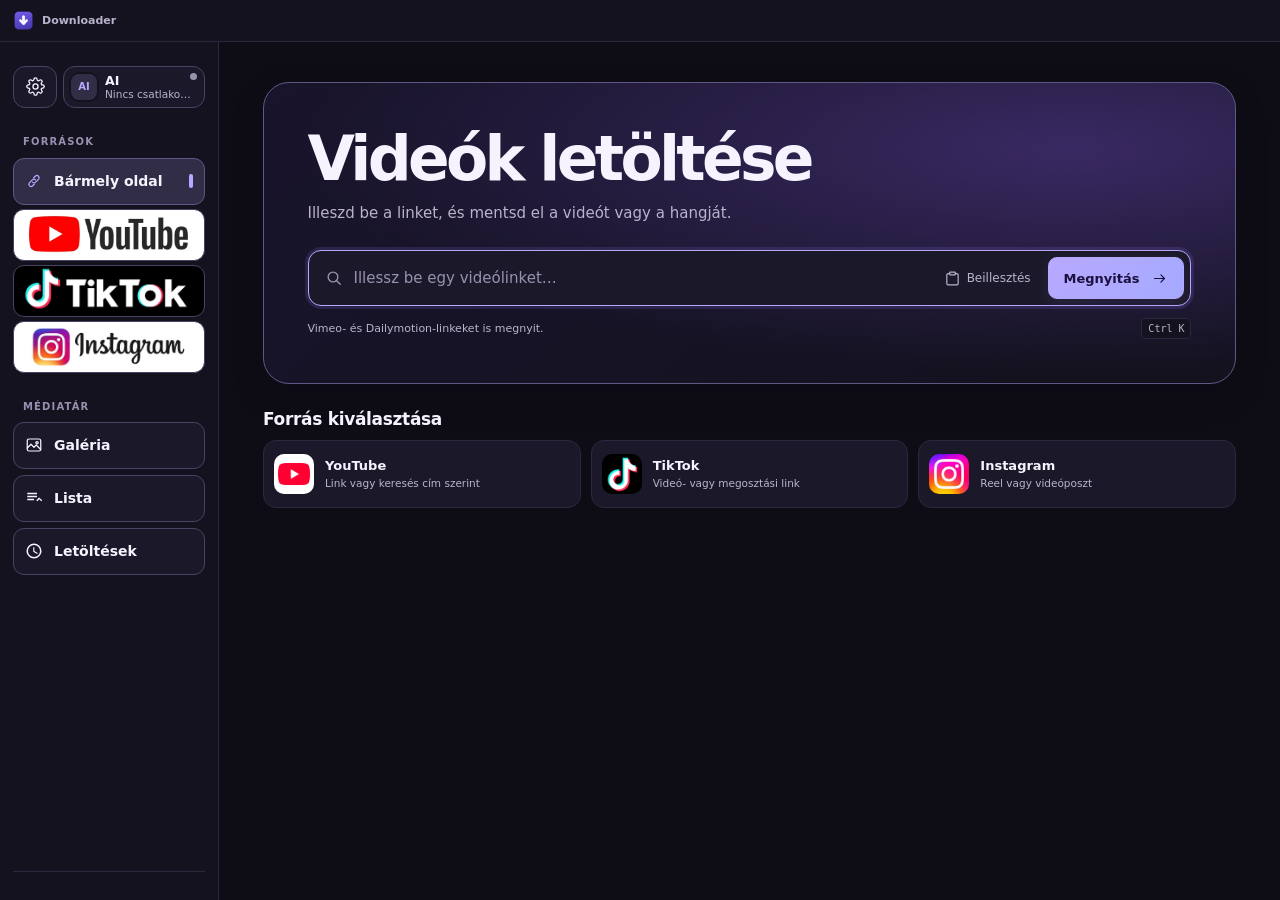
==== commit b283e58a: "WIP: Wallpaper Engine themes, Minecraft theme, AI sessions, subtitle burn-in Not yet visually verifi" ====
--- a/static/index.html
+++ b/static/index.html
@@ -8,6 +8,7 @@
     <link rel="stylesheet" href="themes.css" />
     <link rel="stylesheet" href="desktop.css" />
     <link rel="stylesheet" href="ui.css" />
+    <link rel="stylesheet" href="minecraft.css" />
     <link rel="icon" id="appFavicon" type="image/x-icon" href="theme-icons/dark.ico" />
   </head>
   <body>
@@ -17,20 +18,14 @@
       <video id="bgVideoA" muted playsinline preload="auto" hidden></video>
       <video id="bgVideoB" muted playsinline preload="auto" hidden></video>
       <img id="bgImage" alt="" hidden>
+      <iframe id="bgWeb" title="Web-háttér" sandbox="allow-scripts" tabindex="-1" hidden></iframe>
       <div class="bg-dim"></div>
       <div class="bg-flash"></div>
     </div>
 
     <header class="titlebar" id="titlebar">
       <div class="titlebar-drag" id="titlebarDrag"><img data-app-icon src="theme-icons/dark.ico" width="19" height="19" alt=""><span>Downloader</span></div>
-      <button id="aiIndicator" type="button" class="ai-indicator" hidden title="AI-hozzáférés (MCP)">
-        <svg viewBox="0 0 24 24" width="14" height="14" aria-hidden="true"><path fill="currentColor" d="M12 2l2.2 5.6L20 10l-5.8 2.4L12 18l-2.2-5.6L4 10l5.8-2.4z"/></svg>
-        <span id="aiIndicatorText">AI</span>
-      </button>
       <button id="updateShortcut" type="button" class="update-shortcut" hidden>Frissítés</button>
-      <button id="settingsBtn" type="button" class="titlebar-btn" title="Beállítások" aria-label="Beállítások">
-        <svg class="line-icon" viewBox="0 0 24 24" width="17" height="17" aria-hidden="true"><circle cx="12" cy="12" r="3.2"/><path d="M19.4 15a1.7 1.7 0 0 0 .34 1.87l.06.06a2 2 0 1 1-2.83 2.83l-.06-.06a1.7 1.7 0 0 0-1.87-.34 1.7 1.7 0 0 0-1 1.55V21a2 2 0 1 1-4 0v-.09a1.7 1.7 0 0 0-1.1-1.55 1.7 1.7 0 0 0-1.87.34l-.06.06a2 2 0 1 1-2.83-2.83l.06-.06a1.7 1.7 0 0 0 .34-1.87 1.7 1.7 0 0 0-1.55-1H3a2 2 0 1 1 0-4h.09a1.7 1.7 0 0 0 1.55-1.1 1.7 1.7 0 0 0-.34-1.87l-.06-.06a2 2 0 1 1 2.83-2.83l.06.06a1.7 1.7 0 0 0 1.87.34H9a1.7 1.7 0 0 0 1-1.55V3a2 2 0 1 1 4 0v.09a1.7 1.7 0 0 0 1 1.55 1.7 1.7 0 0 0 1.87-.34l.06-.06a2 2 0 1 1 2.83 2.83l-.06.06a1.7 1.7 0 0 0-.34 1.87V9a1.7 1.7 0 0 0 1.55 1H21a2 2 0 1 1 0 4h-.09a1.7 1.7 0 0 0-1.55 1z"/></svg>
-      </button>
       <div class="window-controls" id="windowControls" hidden>
         <button data-window="minimize" aria-label="Kis méret" title="Kis méret"><svg viewBox="0 0 16 16"><path d="M3 8h10"/></svg></button>
         <button data-window="maximize" aria-label="Teljes méret / visszaállítás" title="Teljes méret / visszaállítás"><svg class="maximize-icon" viewBox="0 0 16 16"><rect x="3.5" y="3.5" width="9" height="9" rx="1"/></svg><svg class="restore-icon" viewBox="0 0 16 16"><path d="M6 4V2.8h7.2V10H12"/><rect x="3" y="5.5" width="8" height="7.5" rx="1"/></svg></button>
@@ -40,9 +35,27 @@
 
     <!-- ===== Oldalsáv ===== -->
     <nav class="topbar" aria-label="Főmenü">
-      <div class="brand">
-        <img class="brand-mark" data-app-icon src="theme-icons/dark.ico" width="36" height="36" alt="">
-        <span class="brand-name">Downloader</span>
+      <div class="side-top">
+        <button id="settingsBtn" type="button" class="side-icon-btn" title="Beállítások" aria-label="Beállítások">
+          <svg class="line-icon" viewBox="0 0 24 24" width="19" height="19" aria-hidden="true"><circle cx="12" cy="12" r="3.2"/><path d="M19.4 15a1.7 1.7 0 0 0 .34 1.87l.06.06a2 2 0 1 1-2.83 2.83l-.06-.06a1.7 1.7 0 0 0-1.87-.34 1.7 1.7 0 0 0-1 1.55V21a2 2 0 1 1-4 0v-.09a1.7 1.7 0 0 0-1.1-1.55 1.7 1.7 0 0 0-1.87.34l-.06.06a2 2 0 1 1-2.83-2.83l.06-.06a1.7 1.7 0 0 0 .34-1.87 1.7 1.7 0 0 0-1.55-1H3a2 2 0 1 1 0-4h.09a1.7 1.7 0 0 0 1.55-1.1 1.7 1.7 0 0 0-.34-1.87l-.06-.06a2 2 0 1 1 2.83-2.83l.06.06a1.7 1.7 0 0 0 1.87.34H9a1.7 1.7 0 0 0 1-1.55V3a2 2 0 1 1 4 0v.09a1.7 1.7 0 0 0 1 1.55 1.7 1.7 0 0 0 1.87-.34l.06-.06a2 2 0 1 1 2.83 2.83l-.06.06a1.7 1.7 0 0 0-.34 1.87V9a1.7 1.7 0 0 0 1.55 1H21a2 2 0 1 1 0 4h-.09a1.7 1.7 0 0 0-1.55 1z"/></svg>
+        </button>
+        <button id="aiStatus" type="button" class="ai-status" aria-haspopup="dialog" aria-expanded="false" title="AI-kapcsolatok">
+          <span class="ai-logos" id="aiLogos"></span>
+          <span class="ai-status-text"><strong id="aiStatusTitle">AI</strong><small id="aiStatusSub">Nincs csatlakozva</small></span>
+          <i class="ai-dot" id="aiDot"></i>
+        </button>
+      </div>
+      <div class="ai-popover" id="aiPopover" role="dialog" aria-label="AI-kapcsolatok" hidden>
+        <header class="ai-pop-head">
+          <strong>AI-kapcsolatok</strong>
+          <span class="ai-mode-chip" id="aiModeChip"></span>
+        </header>
+        <div class="ai-sessions" id="aiSessions"></div>
+        <h4>Engedélyezett AI-k</h4>
+        <div class="ai-toggles" id="aiToggles"></div>
+        <h4>Tevékenység</h4>
+        <ul class="ai-activity" id="aiActivity"></ul>
+        <button type="button" class="btn-list compact" id="aiOpenSettings">AI-beállítások és csatlakoztatás</button>
       </div>
       <div class="tabs" id="tabs">
         <span class="nav-label">FORRÁSOK</span>
@@ -92,19 +105,17 @@
         <div class="settings-panes">
           <section class="settings-pane" data-pane="look">
             <h3>Animált témák</h3>
-            <p class="pane-hint">Élő, folyamatosan ismétlődő háttér; a felület fényei követik a jelenetet.</p>
+            <p class="pane-hint">Élő, varrat nélkül ismétlődő videóháttér. A felület is reagál rá: esőnél nedves üveg, a fekete lyuknál csillagok, a mélytengerben fényhullámok, és a kurzorodra is reagál a jelenet.</p>
             <div class="theme-grid animated" id="animatedThemeGrid"></div>
+            <h3>Saját hátterek</h3>
+            <p class="pane-hint">Kép, videó vagy Wallpaper Engine háttér (videó és web típus). Mindegyikhez külön beállíthatod a felület színét, a sötétítést és a hangot.</p>
+            <div class="theme-grid custom" id="customThemeGrid"></div>
             <h3>Klasszikus témák</h3>
             <div class="theme-grid" id="themeGrid"></div>
-            <h3>Saját háttér</h3>
-            <div class="custom-bg-row">
-              <div class="custom-bg-preview" id="customBgPreview"><span>Nincs kiválasztva</span></div>
-              <div class="custom-bg-actions">
-                <button type="button" class="btn-primary" id="pickBackground">Kép vagy videó választása…</button>
-                <button type="button" class="btn-list" id="useCustomBg" hidden>Saját háttér használata</button>
-                <label class="field-row">Sötétítés <input type="range" id="bgDim" min="0" max="90" value="55"></label>
-                <p class="pane-hint">MP4/WebM videó vagy JPG/PNG/WebP/GIF kép. A videó hang nélkül, finom átúsztatással ismétlődik.</p>
-              </div>
+            <h3>Animált hátterek</h3>
+            <div class="field-grid">
+              <label>Sötétítés <input type="range" id="bgDim" min="0" max="85" value="35"></label>
+              <label class="check-row"><input type="checkbox" id="sceneEffects"> Kurzorra reagáló effektek</label>
             </div>
             <h3>Animáció minősége</h3>
             <div class="segment" id="animQuality">
@@ -149,12 +160,12 @@
               <button type="button" data-value="full"><strong>Teljes hozzáférés</strong><small>Minden művelet kérdés nélkül lefut.</small></button>
             </div>
             <h3>Csatlakoztatás</h3>
+            <p class="pane-hint">Válaszd ki az AI-t, és másold be a parancsot vagy a beállítást az ő alkalmazásába.</p>
+            <div class="ai-picker" id="aiPicker" role="tablist"></div>
             <div class="mcp-config">
-              <div class="mcp-config-head"><span>Claude Code (parancs)</span><button type="button" class="copy-btn" data-copy="mcpCodeCmd">Másolás</button></div>
-              <pre id="mcpCodeCmd"></pre>
-              <div class="mcp-config-head"><span>Claude Desktop · claude_desktop_config.json</span><button type="button" class="copy-btn" data-copy="mcpDesktopJson">Másolás</button></div>
-              <pre id="mcpDesktopJson"></pre>
-              <div class="mcp-config-head"><span>HTTP (Streamable HTTP + Bearer token)</span><button type="button" class="copy-btn" data-copy="mcpHttp">Másolás</button></div>
+              <div class="mcp-config-head"><span id="mcpSnippetLabel"></span><button type="button" class="copy-btn" data-copy="mcpSnippet">Másolás</button></div>
+              <pre id="mcpSnippet"></pre>
+              <div class="mcp-config-head"><span>Bármely MCP-kliens · HTTP (Streamable HTTP + Bearer token)</span><button type="button" class="copy-btn" data-copy="mcpHttp">Másolás</button></div>
               <pre id="mcpHttp"></pre>
               <button type="button" class="btn-list" id="mcpResetToken">Új token (a régi érvénytelen lesz)</button>
             </div>
@@ -185,6 +196,8 @@
                 <p id="updateAccessStatus" role="status"></p>
               </details>
             </div>
+            <h3>Háttérvideók forrása</h3>
+            <ul class="credits" id="themeCredits"></ul>
             <h3>Billentyűparancsok</h3>
             <ul class="shortcut-list">
               <li><kbd>Ctrl K</kbd> Kereső</li><li><kbd>Szóköz</kbd> Lejátszás / szünet</li>
@@ -458,7 +471,8 @@
             <label class="block-label" for="subsSelect">Felirat a fájlban</label>
             <div class="select-wrap"><select id="subsSelect" class="select"></select></div>
             <div class="segment small" id="subsMode" hidden>
-              <button class="seg active" data-mode="embed" type="button">Beágyazva</button>
+              <button class="seg active" data-mode="burn" type="button" title="A videóba égetve, pontosan úgy, ahogy az előnézetben látod">Beégetve</button>
+              <button class="seg" data-mode="embed" type="button" title="Kikapcsolható feliratsáv a lejátszóban">Beágyazva</button>
               <button class="seg" data-mode="srt" type="button">Külön .srt</button>
             </div>
           </div>
@@ -550,6 +564,52 @@
       </form>
     </dialog>
 
+    <!-- Saját téma szerkesztése -->
+    <dialog class="small-dialog theme-editor" id="themeEditor" aria-labelledby="themeEditorTitle">
+      <form method="dialog" id="themeEditorForm">
+        <h2 id="themeEditorTitle">Saját téma</h2>
+        <div class="te-preview" id="tePreview"></div>
+        <label class="te-field">Név <input id="teName" maxlength="60" class="te-input"></label>
+        <div class="te-colors">
+          <div>
+            <span class="te-label">Kiemelőszín</span>
+            <div class="swatch-row" id="teAccent"></div>
+          </div>
+          <div>
+            <span class="te-label">Felület színe</span>
+            <div class="swatch-row" id="teSurface"></div>
+          </div>
+        </div>
+        <label class="te-field">Sötétítés <input type="range" id="teDim" min="0" max="90"></label>
+        <div class="te-sound" id="teSoundRow">
+          <label class="check-row"><input type="checkbox" id="teSound"> Hang lejátszása</label>
+          <label class="te-field inline">Hangerő <input type="range" id="teVolume" min="0" max="100"></label>
+        </div>
+        <p class="pane-hint" id="teSource"></p>
+        <div class="dialog-actions spread">
+          <button type="button" class="btn-list danger-text" id="teDelete">Törlés</button>
+          <span>
+            <button type="button" class="btn-list" id="teCancel">Mégse</button>
+            <button type="submit" class="btn-primary" value="ok">Mentés és használat</button>
+          </span>
+        </div>
+      </form>
+    </dialog>
+
+    <!-- Wallpaper Engine böngésző -->
+    <dialog class="small-dialog we-dialog" id="weDialog" aria-labelledby="weTitle">
+      <header class="we-head">
+        <h2 id="weTitle">Wallpaper Engine hátterek</h2>
+        <button type="button" class="icon-btn" id="weClose" aria-label="Bezárás">✕</button>
+      </header>
+      <p class="pane-hint">A Steamen telepített háttereid. A videó és web típusúak teljes minőségben működnek; a 3D „scene” háttereket a Wallpaper Engine saját motorja rajzolja, ezekből csak az animált előnézet importálható.</p>
+      <div class="we-grid" id="weGrid"></div>
+      <div class="dialog-actions spread">
+        <button type="button" class="btn-list" id="weBrowse">Másik mappa (project.json)…</button>
+        <span class="pane-hint" id="weStatus"></span>
+      </div>
+    </dialog>
+
     <!-- Megerősítés -->
     <dialog class="small-dialog" id="confirmDialog">
       <form method="dialog">
--- a/static/themes.css
+++ b/static/themes.css
@@ -66,13 +66,13 @@
   --hero-surface: rgba(24, 14, 12, .62); --hero-glint: rgba(255, 140, 60, .22);
   --error-text: #ffb4a8; --scrim: #0201068f;
 }
-[data-theme="deepsea"] {
+[data-theme="minecraft"] {
   color-scheme: dark;
-  --bg: rgba(0, 12, 22, .26); --bg-2: rgba(2, 20, 32, .72); --panel: rgba(4, 30, 46, .66); --panel-2: rgba(8, 48, 68, .78);
-  --line: rgba(110, 230, 255, .13); --line-2: rgba(110, 230, 255, .26); --text: #e8fbff; --muted: #a9d3dc; --muted-2: #7fb0bd;
-  --accent: #5ee7ff; --accent-2: #8fb8ff; --on-accent: #022230; --glow: 70,210,255;
-  --hero-surface: rgba(2, 34, 52, .6); --hero-glint: rgba(60, 200, 230, .22);
-  --error-text: #ffb9c4; --scrim: #00101a8f;
+  --bg: rgba(0, 0, 0, .18); --bg-2: rgba(20, 20, 20, .8); --panel: rgba(0, 0, 0, .62); --panel-2: rgba(70, 70, 70, .8);
+  --line: rgba(0, 0, 0, .9); --line-2: rgba(160, 160, 160, .6); --text: #f0f0f0; --muted: #c6c6c6; --muted-2: #a0a0a0;
+  --accent: #80ff20; --accent-2: #ffff55; --on-accent: #1c3a05; --glow: 128,255,32;
+  --hero-surface: rgba(0, 0, 0, .6); --hero-glint: rgba(128, 255, 32, .12);
+  --error-text: #ff5555; --scrim: #0000009a;
 }
 [data-theme="rain"] {
   color-scheme: dark;
--- a/static/ui.css
+++ b/static/ui.css
@@ -11,7 +11,7 @@
 .bg-layer video.visible { opacity: 1; }
 .bg-dim { position: absolute; inset: 0; background: #000; opacity: 0; }
 .bg-layer[data-scene="custom"] .bg-dim { opacity: var(--bg-dim); }
-.bg-layer[data-scene="blackhole"] .bg-dim, .bg-layer[data-scene="deepsea"] .bg-dim, .bg-layer[data-scene="rain"] .bg-dim { opacity: calc(var(--bg-dim) * .45); }
+.bg-layer[data-scene="blackhole"] .bg-dim, .bg-layer[data-scene="minecraft"] .bg-dim, .bg-layer[data-scene="rain"] .bg-dim { opacity: calc(var(--bg-dim) * .45); }
 .bg-flash { position: absolute; inset: 0; background: radial-gradient(120% 80% at 50% 0%, #cfd8ff, transparent 70%); opacity: calc(var(--scene-flash) * .22); mix-blend-mode: screen; }
 
 body.animated-bg { background: transparent; }
@@ -286,7 +286,7 @@
 .sub-overlay {
   position: absolute; left: 50%; bottom: 7%; transform: translateX(-50%); z-index: 6; width: 92%; pointer-events: none;
   display: flex; flex-direction: column; align-items: center; gap: 2px; text-align: center;
-  --sub-size: clamp(12px, calc(var(--stage-h, 400px) * .052), 46px);
+  --sub-size: max(12px, calc(var(--stage-h, 400px) * .052));
 }
 .sub-overlay span {
   display: inline-block; max-width: 100%; padding: .08em .35em; white-space: pre-wrap; overflow-wrap: anywhere;
@@ -463,12 +463,11 @@
 .theme-grid.animated { grid-template-columns: repeat(3, minmax(0, 1fr)); }
 .theme-grid.animated .theme-swatch { height: 78px; }
 .theme-swatch[data-theme="blackhole"] { background: radial-gradient(circle at 50% 55%, #000 15%, transparent 16%), radial-gradient(ellipse 48% 11% at 50% 55%, #ffd39b 0, #ff8a3d 45%, transparent 70%), radial-gradient(circle at 50% 45%, #ffb36b55 0 22%, transparent 23%), radial-gradient(circle at 20% 30%, #fff 0 1px, transparent 2px), radial-gradient(circle at 80% 20%, #fff 0 1px, transparent 2px), #05040a; }
-.theme-swatch[data-theme="deepsea"] { background: repeating-linear-gradient(100deg, transparent 0 18px, #8ff4ff14 18px 26px), radial-gradient(circle at 70% 70%, #ffffff55 0 3px, transparent 4px), radial-gradient(circle at 30% 50%, #ffffff44 0 2px, transparent 3px), linear-gradient(#1f8a9b, #04314a 60%, #021723); }
+.theme-swatch[data-theme="minecraft"] { background: linear-gradient(#6fa8ff 0 45%, transparent 45%), repeating-linear-gradient(90deg, #5d9c35 0 10px, #4f8a2b 10px 20px) 0 45% / 100% 12% no-repeat, repeating-linear-gradient(90deg, #8a6243 0 10px, #7a553a 10px 20px) 0 57% / 100% 43% no-repeat, #8a6243; image-rendering: pixelated; }
 .theme-swatch[data-theme="rain"] { background: radial-gradient(circle at 25% 65%, #ff9f4a66 0 7px, transparent 12px), radial-gradient(circle at 65% 55%, #7aa2ff66 0 9px, transparent 14px), radial-gradient(circle at 85% 70%, #ff5fa266 0 6px, transparent 11px), repeating-linear-gradient(105deg, transparent 0 9px, #c8d2ff22 9px 10px), linear-gradient(#1c1a34, #08080f); }
 .theme-tile.animated .theme-swatch { background-size: 100% 100%; }
 .theme-tile.animated .theme-swatch i, .theme-tile.animated .theme-swatch b, .theme-tile.animated .theme-swatch em, .theme-tile.animated .theme-swatch s { display: none; }
 @media (prefers-reduced-motion: no-preference) {
-  .theme-swatch[data-theme="deepsea"] { animation: swatch-drift 6s linear infinite; background-size: 200% 100%, 100% 100%, 100% 100%, 100% 100%; }
   .theme-swatch[data-theme="rain"] { animation: swatch-rain 1.2s linear infinite; }
   .theme-swatch[data-theme="blackhole"] { animation: swatch-pulse 4s ease-in-out infinite; }
   @keyframes swatch-drift { to { background-position: 200% 0, 0 0, 0 0, 0 0; } }
@@ -555,3 +554,188 @@
 .landing.channel-mode .workspace { display: none; }
 
 [data-theme="light"] .selection-bar { background: #fffffff2; }
+
+/* ===== Oldalsáv teteje: beállítások + AI-állapot ===== */
+.side-top { display: flex; align-items: stretch; gap: 6px; margin: 0 0 22px; position: relative; }
+.side-icon-btn {
+  flex: none; width: 44px; display: grid; place-items: center; border: 1px solid var(--line-2); border-radius: 12px;
+  background: var(--panel); color: var(--text); cursor: pointer; transition: background .16s, border-color .16s;
+}
+.side-icon-btn:hover { background: var(--panel-2); border-color: var(--accent-border); }
+.side-icon-btn svg { transition: transform .5s var(--ease); }
+.side-icon-btn:hover svg { transform: rotate(60deg); }
+.ai-status {
+  position: relative; flex: 1; min-width: 0; display: flex; align-items: center; gap: 8px; padding: 6px 10px 6px 7px;
+  border: 1px solid var(--line-2); border-radius: 12px; background: var(--panel); color: var(--text); cursor: pointer; text-align: left;
+  transition: background .16s, border-color .16s;
+}
+.ai-status:hover { background: var(--panel-2); border-color: var(--accent-border); }
+.ai-status.connected { border-color: color-mix(in srgb, #22c55e 45%, var(--line-2)); }
+.ai-logos { display: flex; flex: none; }
+.ai-logos .ai-logo + .ai-logo { margin-left: -9px; }
+.ai-logo { width: 26px; height: 26px; border-radius: 8px; object-fit: cover; flex: none; box-shadow: 0 0 0 2px var(--bg-2); background: #fff; }
+.ai-logo.generic { display: grid; place-items: center; background: var(--accent-soft); color: var(--accent); font: 800 10px var(--display-font); }
+.ai-logo.big { width: 38px; height: 38px; border-radius: 11px; }
+.ai-status-text { display: flex; flex-direction: column; min-width: 0; line-height: 1.2; }
+.ai-status-text strong { font-size: 12.5px; white-space: nowrap; overflow: hidden; text-overflow: ellipsis; }
+.ai-status-text small { font-size: 10.5px; color: var(--muted); white-space: nowrap; overflow: hidden; text-overflow: ellipsis; }
+.ai-dot { position: absolute; top: 6px; right: 7px; width: 7px; height: 7px; border-radius: 50%; background: var(--muted-2); }
+.ai-status.connected .ai-dot { background: #22c55e; box-shadow: 0 0 0 3px #22c55e33; animation: ai-live 2s ease-in-out infinite; }
+.ai-status.full.connected .ai-dot { background: #f59e0b; box-shadow: 0 0 0 3px #f59e0b33; }
+.ai-status.off .ai-dot { background: #6b7280; }
+@keyframes ai-live { 50% { box-shadow: 0 0 0 6px #22c55e00; } }
+.ai-popover {
+  position: fixed; z-index: 120; left: 12px; top: calc(var(--titlebar) + 78px); width: 340px; max-height: calc(100vh - var(--titlebar) - 100px);
+  overflow-y: auto; padding: 14px; border-radius: 16px; border: 1px solid var(--line-2);
+  background: color-mix(in srgb, var(--bg-2), #0b0b12 45%); box-shadow: 0 24px 60px #000b; animation: dialog-enter .16s var(--ease) both;
+}
+[data-theme="light"] .ai-popover { background: #fff; }
+.ai-pop-head { display: flex; align-items: center; justify-content: space-between; margin-bottom: 10px; }
+.ai-pop-head strong { font: 700 15px var(--display-font); }
+.ai-mode-chip { font-size: 11px; font-weight: 700; padding: 3px 8px; border-radius: 999px; background: var(--accent-soft); color: var(--accent); }
+.ai-mode-chip[data-mode="full"] { background: #f59e0b26; color: #fbbf24; }
+.ai-mode-chip[data-mode="off"] { background: var(--panel-2); color: var(--muted); }
+.ai-popover h4 { font-size: 11px; text-transform: uppercase; letter-spacing: .06em; color: var(--muted); margin: 14px 0 8px; }
+.ai-sessions { display: flex; flex-direction: column; gap: 6px; }
+.ai-session { display: flex; align-items: center; gap: 10px; padding: 8px; border-radius: 12px; background: var(--panel); border: 1px solid var(--line); }
+.ai-session.live { border-color: color-mix(in srgb, #22c55e 40%, var(--line)); }
+.ai-session-info { flex: 1; min-width: 0; display: flex; flex-direction: column; }
+.ai-session-info strong { font-size: 12.5px; overflow: hidden; text-overflow: ellipsis; white-space: nowrap; }
+.ai-session-info small { font-size: 11px; color: var(--muted); }
+.ai-session .btn-list.compact { padding: 6px 9px; font-size: 11.5px; }
+.ai-toggles { display: grid; grid-template-columns: repeat(3, 1fr); gap: 6px; }
+.ai-toggle {
+  display: flex; flex-direction: column; align-items: center; gap: 5px; padding: 8px 4px; border-radius: 11px; border: 1px solid var(--line);
+  background: var(--panel); cursor: pointer; font-size: 11.5px; font-weight: 600; position: relative; transition: opacity .15s, border-color .15s;
+}
+.ai-toggle .ai-logo { width: 30px; height: 30px; }
+.ai-toggle input { position: absolute; opacity: 0; pointer-events: none; }
+.ai-toggle:has(input:checked) { border-color: var(--accent-border); }
+.ai-toggle.blocked { opacity: .45; }
+.ai-toggle.blocked .ai-logo { filter: grayscale(1); }
+.ai-toggle:hover { border-color: var(--accent); }
+.ai-activity { list-style: none; display: flex; flex-direction: column; gap: 4px; margin-bottom: 12px; }
+.ai-activity li { display: grid; grid-template-columns: 20px 1fr; gap: 2px 8px; align-items: start; font-size: 11.5px; padding: 6px; border-radius: 8px; background: var(--panel); }
+.ai-activity li .ai-logo { width: 20px; height: 20px; border-radius: 6px; grid-row: span 2; box-shadow: none; }
+.ai-activity li span { overflow-wrap: anywhere; }
+.ai-activity li time { color: var(--muted); font-size: 10.5px; }
+.ai-activity li.denied time { color: #fbbf24; }
+.ai-activity li.error time { color: #fb7185; }
+.ai-activity li.muted { display: block; color: var(--muted); }
+#aiOpenSettings { width: 100%; }
+.approval-head .ai-logo { width: 24px; height: 24px; }
+.mcp-log li { display: flex; align-items: center; gap: 8px; }
+.mcp-log li img { width: 18px; height: 18px; border-radius: 5px; }
+.ai-picker { display: flex; flex-wrap: wrap; gap: 6px; margin-bottom: 10px; }
+.ai-picker button {
+  display: flex; align-items: center; gap: 7px; padding: 6px 12px 6px 6px; border-radius: 11px; border: 1px solid var(--line-2);
+  background: var(--panel); color: var(--text); font-weight: 600; font-size: 13px; cursor: pointer;
+}
+.ai-picker button img { width: 24px; height: 24px; border-radius: 7px; }
+.ai-picker button[aria-selected="true"] { border-color: var(--accent); background: var(--accent-soft); }
+.credits { list-style: none; font-size: 12px; color: var(--muted); display: flex; flex-direction: column; gap: 4px; overflow-wrap: anywhere; }
+
+/* ===== Platform-gombok: a kijelölés a képes gombokon is látszik ===== */
+.tab.platform-tab { position: relative; overflow: visible; }
+.tab.platform-tab.active::after {
+  content: ""; position: absolute; right: -8px; top: 50%; width: 4px; height: 22px; margin-top: -11px; border-radius: 4px;
+  background: var(--accent); box-shadow: 0 0 10px rgba(var(--glow), .7);
+}
+.tab.platform-tab.active { box-shadow: 0 0 0 2px var(--accent), 0 0 18px rgba(var(--glow), .35); }
+
+/* ===== Témák: animált csempék videó-előnézettel, saját témák, + csempe ===== */
+.theme-grid.animated .theme-swatch, .theme-grid.custom .theme-swatch { position: relative; overflow: hidden; }
+.theme-tile .theme-swatch video, .theme-tile .theme-swatch img { position: absolute; inset: 0; width: 100%; height: 100%; object-fit: cover; }
+.theme-tile { cursor: pointer; }
+.theme-tile .tile-caption { display: flex; flex-direction: column; min-width: 0; }
+.theme-tile .tile-caption strong { white-space: nowrap; overflow: hidden; text-overflow: ellipsis; }
+.tile-status { position: absolute; left: 12px; top: 12px; font-style: normal; font-size: 10px; font-weight: 700; padding: 2px 6px; border-radius: 6px; background: #000a; color: #fff; }
+.tile-status:empty { display: none; }
+.tile-tools { display: flex; gap: 4px; }
+.tile-tools button, .tile-actions button {
+  border: 1px solid var(--line-2); background: var(--panel-2); color: var(--text); border-radius: 7px; padding: 4px 8px; font-size: 11px; cursor: pointer;
+}
+.tile-tools button:hover, .tile-actions button:hover { border-color: var(--accent); }
+.theme-grid.custom { grid-template-columns: repeat(3, minmax(0, 1fr)); }
+.theme-grid.custom .theme-swatch { height: 78px; }
+.custom-tile { position: relative; }
+.custom-tile .kind { position: absolute; left: 6px; bottom: 6px; z-index: 1; font-style: normal; font-size: 10px; font-weight: 700; padding: 1px 6px; border-radius: 5px; background: #000a; color: #fff; }
+.custom-tile .accent-dot { position: absolute; right: 6px; bottom: 6px; z-index: 1; width: 12px; height: 12px; border-radius: 50%; box-shadow: 0 0 0 2px #000a; }
+.custom-tile .sound-dot { position: absolute; right: 22px; bottom: 4px; z-index: 1; color: #fff; font-size: 12px; text-shadow: 0 1px 3px #000; }
+.tile-actions { position: absolute; top: 12px; right: 12px; z-index: 2; display: flex; gap: 4px; opacity: 0; transition: opacity .15s; }
+.custom-tile:hover .tile-actions, .custom-tile:focus-within .tile-actions { opacity: 1; }
+.tile-actions button { display: grid; place-items: center; width: 26px; height: 26px; padding: 0; background: #000b; color: #fff; border-color: #fff3; }
+.tile-actions button[data-act="delete"]:hover { background: #c0283f; border-color: #c0283f; }
+.add-tile { align-items: center; justify-content: center; border-style: dashed; min-height: 124px; text-align: center; }
+.add-tile .plus { display: grid; place-items: center; width: 42px; height: 42px; border-radius: 50%; background: var(--accent-soft); color: var(--accent); font: 300 30px/1 var(--display-font); transition: transform .2s var(--ease); }
+.add-tile:hover .plus { transform: rotate(90deg) scale(1.08); }
+.add-tile .tile-caption { align-items: center; }
+
+/* saját téma szerkesztője */
+.theme-editor { width: min(520px, calc(100vw - 32px)); }
+.te-preview { height: 130px; border-radius: 12px; overflow: hidden; background: var(--panel-2); margin: 10px 0 14px; }
+.te-preview img { width: 100%; height: 100%; object-fit: cover; }
+.te-preview:empty { display: none; }
+.te-field { display: flex; flex-direction: column; gap: 6px; font-size: 12px; color: var(--muted); margin-top: 12px; }
+.te-field.inline { flex-direction: row; align-items: center; margin: 0; }
+.te-field input[type="range"] { accent-color: var(--accent); }
+.te-input { padding: 10px 12px; border-radius: 9px; border: 1px solid var(--line-2); background: var(--panel); color: var(--text); font-size: 14px; }
+.te-input:focus { outline: none; border-color: var(--accent); }
+.te-colors { display: grid; gap: 12px; margin-top: 14px; }
+.te-label { display: block; font-size: 12px; color: var(--muted); margin-bottom: 6px; }
+.swatch-row { display: flex; flex-wrap: wrap; gap: 6px; }
+.swatch {
+  width: 28px; height: 28px; border-radius: 50%; border: 2px solid var(--line-2); cursor: pointer; padding: 0; display: grid; place-items: center;
+  color: var(--text); font: 800 11px var(--display-font); background: conic-gradient(#ff5d73, #ffd166, #7bd88f, #4cc9f0, #b197fc, #ff5d73);
+  transition: transform .12s, border-color .12s;
+}
+.swatch.auto { color: #fff; text-shadow: 0 1px 2px #000; }
+.swatch:hover { transform: scale(1.12); }
+.swatch.active { border-color: var(--text); box-shadow: 0 0 0 2px var(--accent); }
+input.swatch.custom-color { appearance: none; -webkit-appearance: none; overflow: hidden; }
+input.swatch.custom-color::-webkit-color-swatch-wrapper { padding: 0; }
+input.swatch.custom-color::-webkit-color-swatch { border: 0; border-radius: 50%; }
+.te-sound { display: flex; align-items: center; justify-content: space-between; gap: 12px; margin-top: 12px; flex-wrap: wrap; }
+.dialog-actions.spread { justify-content: space-between; align-items: center; }
+.dialog-actions.spread > span { display: flex; gap: 8px; }
+.danger-text { color: #ff8fa3 !important; }
+.danger-text:hover { border-color: #c0283f !important; }
+
+/* Wallpaper Engine böngésző */
+.we-dialog { width: min(860px, calc(100vw - 32px)); max-height: calc(100vh - 60px); overflow-y: auto; }
+.we-head { display: flex; align-items: center; justify-content: space-between; }
+.we-grid { display: grid; grid-template-columns: repeat(auto-fill, minmax(180px, 1fr)); gap: 12px; margin-top: 12px; }
+.we-card { display: flex; flex-direction: column; gap: 7px; padding: 0; border: 0; background: none; color: var(--text); text-align: left; cursor: pointer; }
+.we-card:disabled { opacity: .4; cursor: not-allowed; }
+.we-thumb { position: relative; aspect-ratio: 16 / 9; border-radius: 10px; overflow: hidden; background: var(--panel-2); border: 1px solid var(--line); transition: transform .18s var(--ease), border-color .15s; }
+.we-thumb img { width: 100%; height: 100%; object-fit: cover; }
+.we-thumb i { position: absolute; left: 6px; top: 6px; font-style: normal; font-size: 10px; font-weight: 700; padding: 2px 6px; border-radius: 5px; background: #000b; color: #fff; }
+.we-card.limited .we-thumb i { background: #8a5a00d0; }
+.we-card:hover:not(:disabled) .we-thumb { transform: translateY(-2px); border-color: var(--accent); }
+.we-card strong { font-size: 12.5px; font-weight: 600; overflow: hidden; text-overflow: ellipsis; white-space: nowrap; }
+.we-card.busy { opacity: .6; pointer-events: none; }
+
+/* web-háttér (Wallpaper Engine) */
+.bg-layer iframe { position: absolute; inset: 0; width: 100%; height: 100%; border: 0; pointer-events: none; }
+
+/* ===== A felület anyaga az animált témákban =====
+   nedves üveg (eső), csillagos üveg (fekete lyuk), kausztikus fény (mélytenger);
+   a kurzor közelében az anyag felcsillan, és fény követi a kurzort az üvegen */
+body:is(.scene-rain, .scene-blackhole) :is(.hero, .ed-side, .source-card, .settings-dialog) { position: relative; isolation: isolate; }
+body:is(.scene-rain, .scene-blackhole) :is(.hero, .ed-side, .source-card, .settings-dialog)::after {
+  content: ""; position: absolute; inset: 0; z-index: 0; pointer-events: none; border-radius: inherit;
+  background-image: var(--material); background-size: 320px 320px;
+}
+body.scene-rain :is(.hero, .ed-side, .source-card, .settings-dialog)::after { opacity: .55; mix-blend-mode: screen; }
+body.scene-blackhole :is(.hero, .ed-side, .source-card, .settings-dialog)::after { opacity: .75; mix-blend-mode: screen; animation: twinkle 4s ease-in-out infinite; }
+@keyframes twinkle { 50% { opacity: .4; } }
+@keyframes caustic-drift { to { background-position: 320px 160px; } }
+body:is(.scene-rain, .scene-blackhole) :is(.hero, .ed-side) > * { position: relative; z-index: 1; }
+body:is(.scene-rain, .scene-blackhole) .hero::before {
+  background: radial-gradient(340px circle at var(--mx, -999px) var(--my, -999px), rgba(var(--glow), calc(.12 + .14 * var(--scene-pulse))), transparent 70%) fixed;
+  opacity: 1;
+}
+body:is(.scene-rain, .scene-blackhole) .topbar { background-image: var(--material); background-size: 320px; background-blend-mode: screen; }
+@media (prefers-reduced-motion: reduce) {
+  body.scene-blackhole :is(.hero, .ed-side, .source-card, .settings-dialog)::after { animation: none; }
+}
--- a/static/minecraft.css
+++ b/static/minecraft.css
@@ -0,0 +1,140 @@
+/* minecraft.css — pixeles, Minecraft-hangulatú felület a Minecraft témához. */
+
+@font-face {
+  font-family: "Pixelify Sans"; font-style: normal; font-weight: 400 700; font-display: swap;
+  src: url("fonts/pixelify-latin-ext.woff2") format("woff2");
+  unicode-range: U+0100-02BA, U+02BD-02C5, U+02C7-02CC, U+02CE-02D7, U+02DD-02FF, U+0304, U+0308, U+0329, U+1D00-1DBF, U+1E00-1E9F, U+1EF2-1EFF, U+2020, U+20A0-20AB, U+20AD-20C4, U+2113, U+2C60-2C7F, U+A720-A7FF;
+}
+@font-face {
+  font-family: "Pixelify Sans"; font-style: normal; font-weight: 400 700; font-display: swap;
+  src: url("fonts/pixelify-latin.woff2") format("woff2");
+  unicode-range: U+0000-00FF, U+0131, U+0152-0153, U+02BB-02BC, U+02C6, U+02DA, U+02DC, U+0304, U+0308, U+0329, U+2000-206F, U+20AC, U+2122, U+2191, U+2193, U+2212, U+2215, U+FEFF, U+FFFD;
+}
+
+[data-theme="minecraft"] {
+  --mc-font: "Pixelify Sans", "Segoe UI", sans-serif;
+  --display-font: var(--mc-font);
+  --mc-shadow: 2px 2px 0 #3f3f3f;
+  --mc-bevel: inset 2px 2px 0 #ffffff59, inset -2px -3px 0 #00000073;
+  --mc-panel: rgba(0, 0, 0, .66);
+  --radius: 0px;
+}
+[data-theme="minecraft"] body, [data-theme="minecraft"] :is(button, input, select, textarea) { font-family: var(--mc-font); }
+[data-theme="minecraft"] *, [data-theme="minecraft"] *::before, [data-theme="minecraft"] *::after { border-radius: 0 !important; }
+[data-theme="minecraft"] :is(img, video, canvas, .yt-thumb, .short-thumb, .g-thumb) { image-rendering: auto; }
+.bg-layer canvas.pixel { image-rendering: pixelated; }
+
+/* --- szöveg --- */
+[data-theme="minecraft"] :is(h1, h2, h3, strong, .yt-title, .tab, .jobs-btn, .btn-primary, .btn-download, .btn-list, .seg, .q-chip) {
+  text-shadow: var(--mc-shadow); letter-spacing: .02em;
+}
+[data-theme="minecraft"] .hero-title { font-weight: 700; letter-spacing: 0; text-shadow: 4px 4px 0 #3f3f3f; }
+[data-theme="minecraft"] .hero-content { position: relative; }
+[data-theme="minecraft"] .hero-title::after {
+  content: "Most már kockásan!"; position: absolute; left: min(62%, 560px); top: 8px; transform: rotate(-17deg);
+  font: 700 18px var(--mc-font); color: #ffff55; text-shadow: 2px 2px 0 #3f3f15; white-space: nowrap; pointer-events: none;
+  animation: mc-splash .5s ease-in-out infinite alternate;
+}
+@keyframes mc-splash { to { transform: rotate(-17deg) scale(1.08); } }
+[data-theme="minecraft"] .landing.searching .hero-title::after { display: none; }
+
+/* --- paneleket sötét, keretes menüdobozok --- */
+[data-theme="minecraft"] :is(.hero, .ed-side, .ed-player, .jobs-panel, .settings-dialog, .small-dialog, .ai-popover, .context-menu,
+  .player-menu, .viewer, .approval-card, .selection-bar, .yt-channels, .gallery-head, .source-card) {
+  background: var(--mc-panel) !important; border: 2px solid #000 !important; box-shadow: var(--mc-bevel), 0 6px 0 #0006 !important;
+  backdrop-filter: none !important;
+}
+[data-theme="minecraft"] .hero { animation: none; }
+[data-theme="minecraft"] .hero::before { display: none; }
+[data-theme="minecraft"] .settings-tabs, [data-theme="minecraft"] .settings-header { border-color: #000; }
+[data-theme="minecraft"] :is(.settings-dialog, .small-dialog)::backdrop { background: #0009; backdrop-filter: none; }
+
+/* --- oldalsáv és címsor: sötétített föld-textúra --- */
+[data-theme="minecraft"] .topbar {
+  background: linear-gradient(#000000a6, #000000a6), var(--mc-dirt) 0 0 / 64px 64px !important; image-rendering: pixelated;
+  border-right: 2px solid #000 !important; box-shadow: none !important;
+}
+[data-theme="minecraft"] .titlebar {
+  background: linear-gradient(#000000b8, #000000b8), var(--mc-dirt) 0 0 / 64px 64px !important; image-rendering: pixelated; border-bottom: 2px solid #000;
+}
+[data-theme="minecraft"] .nav-label { color: #a8a8a8; text-shadow: var(--mc-shadow); }
+
+/* --- gombok: kő-textúra, fekete keret, domború él; rámutatva fehér keret és sárgás szöveg --- */
+[data-theme="minecraft"] :is(.btn-primary, .btn-download, .btn-list, .jobs-btn, .tab:not(.platform-tab), .seg, .q-chip, .icon-btn,
+  .side-icon-btn, .ai-status, .preview-control, .yt-sub-btn, .yt-pill, .copy-btn, .sel-btn, .tile-tools button, .channel-back,
+  .paste-button, .jc-save, .list-tool-btn, .shorts-toggle, .clip-chip, .format-cards .seg, .choice-cards button, .ai-picker button,
+  .settings-tabs button, .ai-toggle, .yt-channel-tabs button, .update-shortcut, .window-controls button, .titlebar-btn, .yt-quick, .link-btn) {
+  background: var(--mc-stone) 0 0 / 32px 32px !important; image-rendering: pixelated;
+  color: #e0e0e0 !important; border: 2px solid #000 !important; box-shadow: var(--mc-bevel) !important;
+  text-shadow: var(--mc-shadow); transition: none !important; filter: none !important;
+}
+[data-theme="minecraft"] :is(.btn-primary, .btn-download, .btn-list, .jobs-btn, .tab:not(.platform-tab), .seg, .q-chip, .icon-btn,
+  .side-icon-btn, .ai-status, .preview-control, .yt-sub-btn, .yt-pill, .copy-btn, .sel-btn, .tile-tools button, .channel-back,
+  .paste-button, .jc-save, .list-tool-btn, .shorts-toggle, .clip-chip, .format-cards .seg, .choice-cards button, .ai-picker button,
+  .settings-tabs button, .ai-toggle, .yt-channel-tabs button, .update-shortcut, .titlebar-btn, .link-btn):hover:not(:disabled) {
+  border-color: #fff !important; color: #ffffa0 !important;
+}
+[data-theme="minecraft"] :is(button, .tab)::before { display: none !important; }
+[data-theme="minecraft"] :is(button:disabled, .btn-download:disabled) { background-color: #2b2b2b !important; color: #6f6f6f !important; background-blend-mode: multiply; }
+/* kijelölt / aktív: zöldes, mintha be lenne kapcsolva */
+[data-theme="minecraft"] :is(.seg.active, .q-chip.active, .tab.active:not(.platform-tab), .choice-cards button.active, .jobs-btn.active-view,
+  .ai-picker button[aria-selected="true"], .settings-tabs button[aria-selected="true"], .yt-channel-tabs button[aria-selected="true"],
+  .format-cards .seg.active, .theme-tile[aria-pressed="true"]) {
+  background: linear-gradient(#5fb32f8c, #3c7a1a8c), var(--mc-stone) 0 0 / 32px 32px !important; color: #fff !important;
+}
+[data-theme="minecraft"] .q-chip.active :is(small, strong), [data-theme="minecraft"] .format-cards .seg.active :is(strong, small) { color: #fff !important; }
+/* a fő letöltés gomb: fű-zöld */
+[data-theme="minecraft"] :is(.btn-download, .btn-primary:not(.danger)) {
+  background: linear-gradient(#6fcf3bcc, #3f8f1fcc), var(--mc-stone) 0 0 / 32px 32px !important; color: #fff !important;
+}
+[data-theme="minecraft"] .btn-primary.danger, [data-theme="minecraft"] .sel-btn.danger { background: linear-gradient(#c0283fcc, #7a1222cc), var(--mc-stone) 0 0 / 32px 32px !important; }
+[data-theme="minecraft"] .yt-sub-btn { background: linear-gradient(#ffffffb3, #d0d0d0b3), var(--mc-stone) 0 0 / 32px 32px !important; color: #202020 !important; text-shadow: none; }
+
+/* platform-gombok (képes) kockás kerettel */
+[data-theme="minecraft"] .tab.platform-tab { border: 2px solid #000 !important; box-shadow: var(--mc-bevel) !important; }
+[data-theme="minecraft"] .tab.platform-tab.active { outline: 2px solid #fff; outline-offset: -4px; }
+[data-theme="minecraft"] .tab.platform-tab.active::after { background: #ffff55; box-shadow: 2px 2px 0 #3f3f15; }
+
+/* --- szövegmezők: fekete mező, szürke keret (mint a Minecraft beviteli mezői) --- */
+[data-theme="minecraft"] :is(.search-field, .select, .te-input, .time-input, .gallery-tools input, .list-filters input, .list-filters select,
+  .update-access input, .range-inputs label, .range-inputs .ro, .folder-row code, .mcp-config pre, .field-grid .time-input) {
+  background: #000 !important; border: 2px solid #a0a0a0 !important; box-shadow: none !important; color: #e0e0e0 !important;
+}
+[data-theme="minecraft"] :is(.search-field:focus-within, .select:focus, .te-input:focus, .time-input:focus) { border-color: #fff !important; }
+[data-theme="minecraft"] #url::placeholder { color: #707070; }
+
+/* --- folyamatjelzők: tapasztalatsáv --- */
+[data-theme="minecraft"] :is(.progress-track, .jc-bar) {
+  height: 10px; background: #1b1b1b !important; border: 2px solid #000 !important; box-shadow: inset 0 2px 0 #00000080;
+}
+[data-theme="minecraft"] :is(.progress-fill, .jc-fill) {
+  background: linear-gradient(#bfff66 0 30%, #80ff20 30% 70%, #4f9f12 70%) !important; box-shadow: 0 0 6px #80ff2080;
+}
+[data-theme="minecraft"] .progress-fill::after { display: none; }
+[data-theme="minecraft"] #progressPct { color: #80ff20; text-shadow: 2px 2px 0 #1c3a05; }
+[data-theme="minecraft"] .jobs-badge { background: #80ff20; color: #1c3a05; text-shadow: none; }
+
+/* --- kártyák, rács --- */
+[data-theme="minecraft"] :is(.yt-thumb, .short-thumb, .g-thumb, .we-thumb, .theme-swatch, .yt-channel-banner) { border: 2px solid #000; box-shadow: 0 4px 0 #0007; }
+[data-theme="minecraft"] .yt-card:hover .yt-thumb { outline: 2px solid #fff; outline-offset: -2px; }
+[data-theme="minecraft"] .yt-avatar, [data-theme="minecraft"] .ycr-avatar, [data-theme="minecraft"] .yt-channel-avatar { border: 2px solid #000; }
+[data-theme="minecraft"] .yt-badge { background: #000; border: 1px solid #555; font-family: var(--mc-font); }
+[data-theme="minecraft"] .theme-tile { background: var(--mc-panel); border: 2px solid #000; }
+[data-theme="minecraft"] .timeline, [data-theme="minecraft"] .filmstrip { border: 2px solid #000; }
+[data-theme="minecraft"] .tl-handle { background: #fff; box-shadow: 2px 2px 0 #000; }
+[data-theme="minecraft"] .tl-handle span { background: #555; }
+[data-theme="minecraft"] .tl-bubble { background: #000; color: #ffff55; border: 1px solid #555; }
+[data-theme="minecraft"] .tl-bubble::after { border-top-color: #000; }
+
+/* --- értesítés: „Advancement made!” stílus --- */
+[data-theme="minecraft"] .toast {
+  background: #212121 !important; border: 2px solid #000 !important; box-shadow: inset 2px 2px 0 #555, inset -2px -2px 0 #111, 0 4px 0 #0008 !important;
+  color: #fff; font-family: var(--mc-font);
+}
+[data-theme="minecraft"] .toast.success > span::before { content: "Siker! "; color: #ffff55; text-shadow: 2px 2px 0 #3f3f15; }
+[data-theme="minecraft"] .toast.error > span::before { content: "Hoppá! "; color: #ff5555; text-shadow: 2px 2px 0 #3f1515; }
+
+/* --- görgetősáv --- */
+[data-theme="minecraft"] *::-webkit-scrollbar { width: 12px; }
+[data-theme="minecraft"] *::-webkit-scrollbar-thumb { background: #8b8b8b; border: 2px solid #000; box-shadow: inset 2px 2px 0 #c6c6c6, inset -2px -2px 0 #555; background-clip: border-box; }
+[data-theme="minecraft"] *::-webkit-scrollbar-track { background: #00000066; }
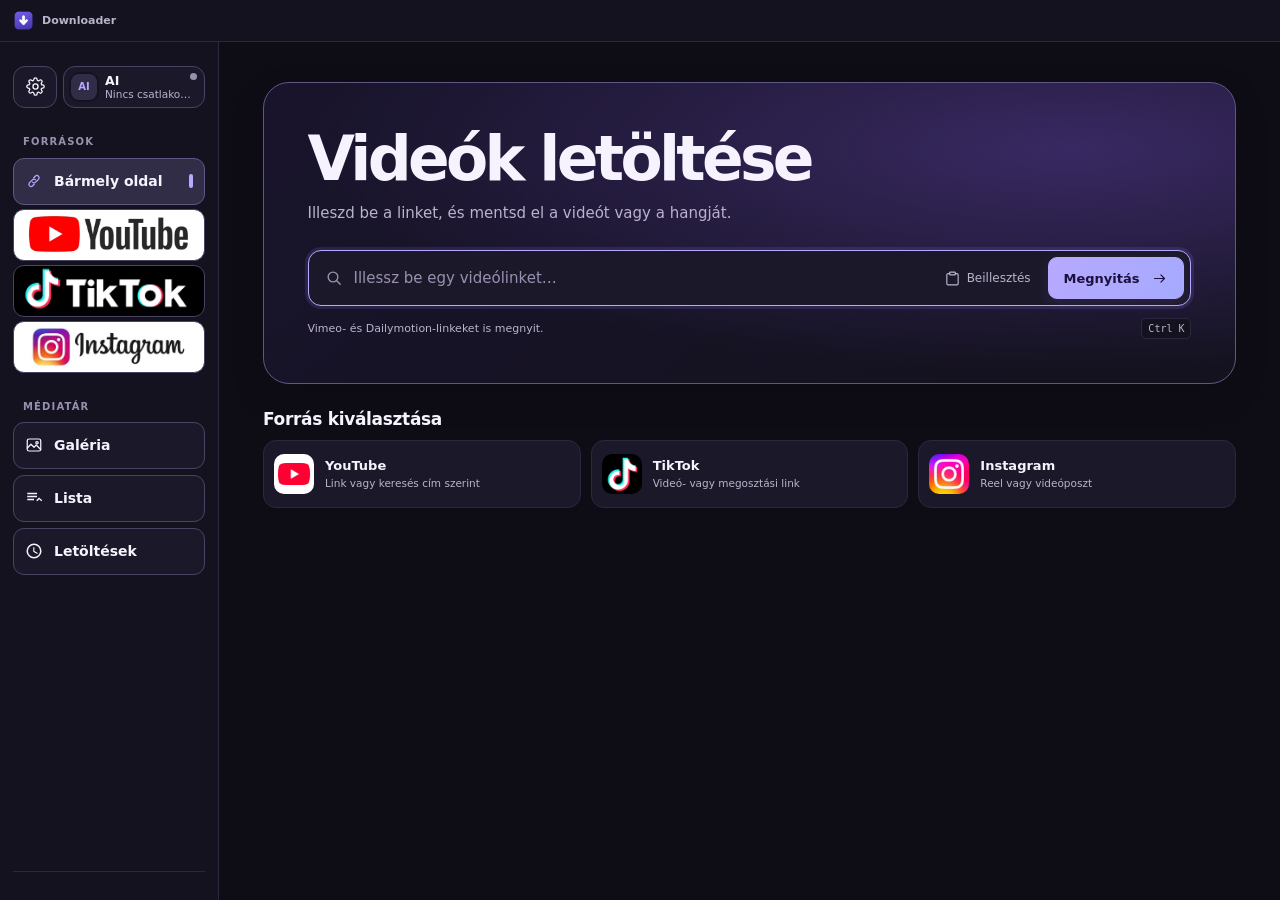
==== commit 1512f7c2: "Fix native background picker, theme effects and preview startup" ====
--- a/static/index.html
+++ b/static/index.html
@@ -14,14 +14,15 @@
   <body>
     <!-- Animált / egyéni háttér -->
     <div id="bgLayer" class="bg-layer" aria-hidden="true">
-      <canvas id="bgCanvas"></canvas>
+      <canvas id="bgCanvas" hidden></canvas>
       <video id="bgVideoA" muted playsinline preload="auto" hidden></video>
       <video id="bgVideoB" muted playsinline preload="auto" hidden></video>
       <img id="bgImage" alt="" hidden>
       <iframe id="bgWeb" title="Web-háttér" sandbox="allow-scripts" tabindex="-1" hidden></iframe>
       <div class="bg-dim"></div>
-      <div class="bg-flash"></div>
     </div>
+
+    <div id="blockParticles" class="block-particles" popover="manual" aria-hidden="true"></div>
 
     <header class="titlebar" id="titlebar">
       <div class="titlebar-drag" id="titlebarDrag"><img data-app-icon src="theme-icons/dark.ico" width="19" height="19" alt=""><span>Downloader</span></div>
@@ -45,7 +46,7 @@
           <i class="ai-dot" id="aiDot"></i>
         </button>
       </div>
-      <div class="ai-popover" id="aiPopover" role="dialog" aria-label="AI-kapcsolatok" hidden>
+      <div class="ai-popover" id="aiPopover" role="dialog" aria-label="AI-kapcsolatok" popover="auto">
         <header class="ai-pop-head">
           <strong>AI-kapcsolatok</strong>
           <span class="ai-mode-chip" id="aiModeChip"></span>
@@ -105,10 +106,9 @@
         <div class="settings-panes">
           <section class="settings-pane" data-pane="look">
             <h3>Animált témák</h3>
-            <p class="pane-hint">Élő, varrat nélkül ismétlődő videóháttér. A felület is reagál rá: esőnél nedves üveg, a fekete lyuknál csillagok, a mélytengerben fényhullámok, és a kurzorodra is reagál a jelenet.</p>
             <div class="theme-grid animated" id="animatedThemeGrid"></div>
             <h3>Saját hátterek</h3>
-            <p class="pane-hint">Kép, videó vagy Wallpaper Engine háttér (videó és web típus). Mindegyikhez külön beállíthatod a felület színét, a sötétítést és a hangot.</p>
+            <p class="pane-hint">Képhez, videóhoz és Wallpaper Engine háttérhez külön állíthatod a színeket, a sötétítést és a hangot.</p>
             <div class="theme-grid custom" id="customThemeGrid"></div>
             <h3>Klasszikus témák</h3>
             <div class="theme-grid" id="themeGrid"></div>
@@ -196,7 +196,7 @@
                 <p id="updateAccessStatus" role="status"></p>
               </details>
             </div>
-            <h3>Háttérvideók forrása</h3>
+            <h3>Animált hátterek forrásai</h3>
             <ul class="credits" id="themeCredits"></ul>
             <h3>Billentyűparancsok</h3>
             <ul class="shortcut-list">
@@ -602,7 +602,7 @@
         <h2 id="weTitle">Wallpaper Engine hátterek</h2>
         <button type="button" class="icon-btn" id="weClose" aria-label="Bezárás">✕</button>
       </header>
-      <p class="pane-hint">A Steamen telepített háttereid. A videó és web típusúak teljes minőségben működnek; a 3D „scene” háttereket a Wallpaper Engine saját motorja rajzolja, ezekből csak az animált előnézet importálható.</p>
+      <p class="pane-hint">A Steamen telepített háttereid. A jelenetekben az app az eredeti képréteget és a támogatott effekteket jeleníti meg.</p>
       <div class="we-grid" id="weGrid"></div>
       <div class="dialog-actions spread">
         <button type="button" class="btn-list" id="weBrowse">Másik mappa (project.json)…</button>
@@ -622,7 +622,7 @@
       </form>
     </dialog>
 
-    <div class="context-menu" id="contextMenu" role="menu" hidden></div>
+    <div class="context-menu" id="contextMenu" role="menu" popover="auto"></div>
     <div class="approvals" id="approvals" aria-live="polite"></div>
     <div class="toasts" id="toasts" aria-live="polite"></div>
     <div class="resize-edges" id="resizeEdges" hidden>
--- a/static/ui.css
+++ b/static/ui.css
@@ -1,6 +1,6 @@
 /* ui.css — YouTube-szerű rács, csatornaoldal, letöltőpanel, galéria, élő témák. */
 
-:root { --scene-pulse: 0; --scene-flash: 0; --bg-dim: .55; }
+:root { --scene-pulse: 0; --bg-dim: .55; }
 
 /* ===== Élő háttér ===== */
 .bg-layer { position: fixed; inset: 0; z-index: 0; pointer-events: none; display: none; background: #000; }
@@ -11,8 +11,8 @@
 .bg-layer video.visible { opacity: 1; }
 .bg-dim { position: absolute; inset: 0; background: #000; opacity: 0; }
 .bg-layer[data-scene="custom"] .bg-dim { opacity: var(--bg-dim); }
-.bg-layer[data-scene="blackhole"] .bg-dim, .bg-layer[data-scene="minecraft"] .bg-dim, .bg-layer[data-scene="rain"] .bg-dim { opacity: calc(var(--bg-dim) * .45); }
-.bg-flash { position: absolute; inset: 0; background: radial-gradient(120% 80% at 50% 0%, #cfd8ff, transparent 70%); opacity: calc(var(--scene-flash) * .22); mix-blend-mode: screen; }
+.bg-layer[data-scene="minecraft"] .bg-dim, .bg-layer[data-scene="rain"] .bg-dim { opacity: calc(var(--bg-dim) * .45); }
+.bg-layer[data-scene="blackhole"] .bg-dim { opacity: calc(var(--bg-dim) * .58); }
 
 body.animated-bg { background: transparent; }
 body.animated-bg :is(.landing, .editor, .gallery) { background: transparent; position: relative; z-index: 1; }
@@ -23,9 +23,9 @@
 body.animated-bg .hero {
   background: linear-gradient(140deg, var(--hero-surface), color-mix(in srgb, var(--bg-2) 70%, transparent));
   box-shadow: 0 0 calc(30px + 50px * var(--scene-pulse)) rgba(var(--glow), calc(.06 + .16 * var(--scene-pulse))),
-              0 0 0 1px rgba(var(--glow), calc(.08 + .18 * var(--scene-flash))) inset;
-}
-body.animated-bg .topbar { box-shadow: inset -1px 0 0 rgba(var(--glow), calc(.10 + .25 * var(--scene-pulse) + .5 * var(--scene-flash))); }
+              0 0 0 1px rgba(var(--glow), .08) inset;
+}
+body.animated-bg .topbar { box-shadow: inset -1px 0 0 rgba(var(--glow), calc(.10 + .25 * var(--scene-pulse))); }
 body.animated-bg .btn-download, body.animated-bg .btn-primary { box-shadow: 0 6px calc(14px + 22px * var(--scene-pulse)) rgba(var(--glow), calc(.16 + .3 * var(--scene-pulse))); }
 body.animated-bg :is(.yt-card, .short-card, .g-card) .yt-thumb, body.animated-bg .g-thumb, body.animated-bg .short-thumb {
   box-shadow: 0 0 0 1px rgba(255,255,255,.04), 0 10px 28px rgba(0,0,0,.35);
@@ -406,6 +406,10 @@
 .small-dialog h2 { font: 700 20px var(--display-font); margin-bottom: 6px; }
 .dialog-actions { display: flex; justify-content: flex-end; gap: 8px; margin-top: 20px; }
 .dialog-actions .btn-list { width: auto; margin: 0; padding: 9px 16px; }
+:is(.context-menu, .ai-popover) {
+  top: var(--popover-top, 8px);
+  max-height: min(var(--popover-space, 100dvh), calc(100dvh - var(--popover-top, 8px) - 8px));
+}
 .btn-primary.danger { background: #c0283f; border-color: #c0283f; color: #fff; box-shadow: none; }
 .field-grid { display: grid; grid-template-columns: 1fr 1fr; gap: 10px; margin-top: 14px; }
 .field-grid label { display: flex; flex-direction: column; gap: 5px; font-size: 12px; color: var(--muted); }
@@ -413,8 +417,9 @@
 .field-grid .time-input:focus { border-color: var(--accent); }
 .check-row { display: flex; align-items: center; gap: 8px; margin-top: 14px; font-size: 13px; color: var(--muted); }
 .context-menu {
-  position: fixed; z-index: 400; min-width: 230px; padding: 6px; border-radius: 12px; border: 1px solid var(--line-2);
-  background: color-mix(in srgb, var(--bg-2) 96%, transparent); box-shadow: 0 18px 48px #000a; animation: dialog-enter .12s var(--ease) both;
+  position: fixed; right: auto; bottom: auto; margin: 0; width: min(250px, calc(100vw - 16px)); overflow-y: auto;
+  padding: 6px; border-radius: 12px; border: 1px solid var(--line-2);
+  background: var(--bg-2); box-shadow: 0 18px 48px #000a;
 }
 .context-menu button {
   display: block; width: 100%; padding: 9px 12px; border: 0; border-radius: 8px; background: none; color: var(--text);
@@ -462,18 +467,7 @@
 .theme-grid { margin-top: 0; }
 .theme-grid.animated { grid-template-columns: repeat(3, minmax(0, 1fr)); }
 .theme-grid.animated .theme-swatch { height: 78px; }
-.theme-swatch[data-theme="blackhole"] { background: radial-gradient(circle at 50% 55%, #000 15%, transparent 16%), radial-gradient(ellipse 48% 11% at 50% 55%, #ffd39b 0, #ff8a3d 45%, transparent 70%), radial-gradient(circle at 50% 45%, #ffb36b55 0 22%, transparent 23%), radial-gradient(circle at 20% 30%, #fff 0 1px, transparent 2px), radial-gradient(circle at 80% 20%, #fff 0 1px, transparent 2px), #05040a; }
-.theme-swatch[data-theme="minecraft"] { background: linear-gradient(#6fa8ff 0 45%, transparent 45%), repeating-linear-gradient(90deg, #5d9c35 0 10px, #4f8a2b 10px 20px) 0 45% / 100% 12% no-repeat, repeating-linear-gradient(90deg, #8a6243 0 10px, #7a553a 10px 20px) 0 57% / 100% 43% no-repeat, #8a6243; image-rendering: pixelated; }
-.theme-swatch[data-theme="rain"] { background: radial-gradient(circle at 25% 65%, #ff9f4a66 0 7px, transparent 12px), radial-gradient(circle at 65% 55%, #7aa2ff66 0 9px, transparent 14px), radial-gradient(circle at 85% 70%, #ff5fa266 0 6px, transparent 11px), repeating-linear-gradient(105deg, transparent 0 9px, #c8d2ff22 9px 10px), linear-gradient(#1c1a34, #08080f); }
-.theme-tile.animated .theme-swatch { background-size: 100% 100%; }
-.theme-tile.animated .theme-swatch i, .theme-tile.animated .theme-swatch b, .theme-tile.animated .theme-swatch em, .theme-tile.animated .theme-swatch s { display: none; }
-@media (prefers-reduced-motion: no-preference) {
-  .theme-swatch[data-theme="rain"] { animation: swatch-rain 1.2s linear infinite; }
-  .theme-swatch[data-theme="blackhole"] { animation: swatch-pulse 4s ease-in-out infinite; }
-  @keyframes swatch-drift { to { background-position: 200% 0, 0 0, 0 0, 0 0; } }
-  @keyframes swatch-rain { to { background-position: 0 0, 0 0, 0 0, 0 40px, 0 0; } }
-  @keyframes swatch-pulse { 50% { filter: brightness(1.25) saturate(1.2); } }
-}
+.theme-grid.animated .theme-swatch { background: var(--panel-2); }
 .custom-bg-row { display: grid; grid-template-columns: 200px minmax(0, 1fr); gap: 16px; align-items: start; }
 .custom-bg-preview { aspect-ratio: 16 / 10; border-radius: 12px; overflow: hidden; border: 1px dashed var(--line-2); display: grid; place-items: center; color: var(--muted); font-size: 12px; background: var(--panel); }
 .custom-bg-preview :is(img, video) { width: 100%; height: 100%; object-fit: cover; }
@@ -536,10 +530,6 @@
   .gallery-tools input { width: 100%; max-width: none; }
   .selection-bar { left: 50%; bottom: 10px; flex-wrap: wrap; justify-content: center; }
 }
-@media (prefers-reduced-motion: reduce) {
-  .bg-layer canvas { display: none; }
-}
-
 /* Keresés után a fejléc kompakt, rögzített keresősáv (mint a YouTube-on) */
 .landing.searching .workspace { position: sticky; top: 0; z-index: 20; padding-top: 12px; padding-bottom: 4px; }
 .landing.searching .hero { padding: 10px 12px; border-radius: 16px; flex-direction: row; align-items: center; gap: 12px; animation: none; }
@@ -585,9 +575,9 @@
 .ai-status.off .ai-dot { background: #6b7280; }
 @keyframes ai-live { 50% { box-shadow: 0 0 0 6px #22c55e00; } }
 .ai-popover {
-  position: fixed; z-index: 120; left: 12px; top: calc(var(--titlebar) + 78px); width: 340px; max-height: calc(100vh - var(--titlebar) - 100px);
+  position: fixed; right: auto; bottom: auto; margin: 0; width: min(360px, calc(100vw - 16px)); color: var(--text);
   overflow-y: auto; padding: 14px; border-radius: 16px; border: 1px solid var(--line-2);
-  background: color-mix(in srgb, var(--bg-2), #0b0b12 45%); box-shadow: 0 24px 60px #000b; animation: dialog-enter .16s var(--ease) both;
+  background: color-mix(in srgb, var(--bg-2), #0b0b12 45%); box-shadow: 0 24px 60px #000b;
 }
 [data-theme="light"] .ai-popover { background: #fff; }
 .ai-pop-head { display: flex; align-items: center; justify-content: space-between; margin-bottom: 10px; }
@@ -611,6 +601,7 @@
 .ai-toggle .ai-logo { width: 30px; height: 30px; }
 .ai-toggle input { position: absolute; opacity: 0; pointer-events: none; }
 .ai-toggle:has(input:checked) { border-color: var(--accent-border); }
+.ai-toggle:has(input:focus-visible) { outline: 2px solid var(--accent); outline-offset: 2px; }
 .ai-toggle.blocked { opacity: .45; }
 .ai-toggle.blocked .ai-logo { filter: grayscale(1); }
 .ai-toggle:hover { border-color: var(--accent); }
@@ -649,13 +640,12 @@
 .theme-tile { cursor: pointer; }
 .theme-tile .tile-caption { display: flex; flex-direction: column; min-width: 0; }
 .theme-tile .tile-caption strong { white-space: nowrap; overflow: hidden; text-overflow: ellipsis; }
-.tile-status { position: absolute; left: 12px; top: 12px; font-style: normal; font-size: 10px; font-weight: 700; padding: 2px 6px; border-radius: 6px; background: #000a; color: #fff; }
+.tile-status { position: absolute; left: 12px; top: 12px; max-width: calc(100% - 24px); overflow: hidden; white-space: nowrap; text-overflow: ellipsis; font-style: normal; font-size: 10px; font-weight: 700; padding: 2px 6px; border-radius: 6px; background: #000a; color: #fff; }
 .tile-status:empty { display: none; }
-.tile-tools { display: flex; gap: 4px; }
-.tile-tools button, .tile-actions button {
+.tile-actions button {
   border: 1px solid var(--line-2); background: var(--panel-2); color: var(--text); border-radius: 7px; padding: 4px 8px; font-size: 11px; cursor: pointer;
 }
-.tile-tools button:hover, .tile-actions button:hover { border-color: var(--accent); }
+.tile-actions button:hover { border-color: var(--accent); }
 .theme-grid.custom { grid-template-columns: repeat(3, minmax(0, 1fr)); }
 .theme-grid.custom .theme-swatch { height: 78px; }
 .custom-tile { position: relative; }
@@ -667,8 +657,8 @@
 .tile-actions button { display: grid; place-items: center; width: 26px; height: 26px; padding: 0; background: #000b; color: #fff; border-color: #fff3; }
 .tile-actions button[data-act="delete"]:hover { background: #c0283f; border-color: #c0283f; }
 .add-tile { align-items: center; justify-content: center; border-style: dashed; min-height: 124px; text-align: center; }
-.add-tile .plus { display: grid; place-items: center; width: 42px; height: 42px; border-radius: 50%; background: var(--accent-soft); color: var(--accent); font: 300 30px/1 var(--display-font); transition: transform .2s var(--ease); }
-.add-tile:hover .plus { transform: rotate(90deg) scale(1.08); }
+.add-tile .plus { display: grid; place-items: center; width: 42px; height: 42px; border-radius: 50%; background: var(--accent-soft); color: var(--accent); }
+.add-tile:hover .plus { background: var(--accent); color: var(--on-accent); }
 .add-tile .tile-caption { align-items: center; }
 
 /* saját téma szerkesztője */
@@ -710,7 +700,6 @@
 .we-thumb { position: relative; aspect-ratio: 16 / 9; border-radius: 10px; overflow: hidden; background: var(--panel-2); border: 1px solid var(--line); transition: transform .18s var(--ease), border-color .15s; }
 .we-thumb img { width: 100%; height: 100%; object-fit: cover; }
 .we-thumb i { position: absolute; left: 6px; top: 6px; font-style: normal; font-size: 10px; font-weight: 700; padding: 2px 6px; border-radius: 5px; background: #000b; color: #fff; }
-.we-card.limited .we-thumb i { background: #8a5a00d0; }
 .we-card:hover:not(:disabled) .we-thumb { transform: translateY(-2px); border-color: var(--accent); }
 .we-card strong { font-size: 12.5px; font-weight: 600; overflow: hidden; text-overflow: ellipsis; white-space: nowrap; }
 .we-card.busy { opacity: .6; pointer-events: none; }
@@ -718,24 +707,42 @@
 /* web-háttér (Wallpaper Engine) */
 .bg-layer iframe { position: absolute; inset: 0; width: 100%; height: 100%; border: 0; pointer-events: none; }
 
-/* ===== A felület anyaga az animált témákban =====
-   nedves üveg (eső), csillagos üveg (fekete lyuk), kausztikus fény (mélytenger);
-   a kurzor közelében az anyag felcsillan, és fény követi a kurzort az üvegen */
-body:is(.scene-rain, .scene-blackhole) :is(.hero, .ed-side, .source-card, .settings-dialog) { position: relative; isolation: isolate; }
-body:is(.scene-rain, .scene-blackhole) :is(.hero, .ed-side, .source-card, .settings-dialog)::after {
-  content: ""; position: absolute; inset: 0; z-index: 0; pointer-events: none; border-radius: inherit;
+/* A felületek textúrája a gombok és a szöveg alatt marad. */
+body:is(.scene-rain, .scene-blackhole, .scene-minecraft) :is(.hero, .ed-side, .source-card) {
+  position: relative;
+}
+body:is(.scene-rain, .scene-blackhole, .scene-minecraft) :is(.hero, .ed-side, .source-card, .topbar, .settings-dialog, .small-dialog, .ai-popover, .context-menu) {
+  isolation: isolate;
+}
+body:is(.scene-rain, .scene-blackhole) :is(.hero, .ed-side, .source-card)::after {
+  content: ""; position: absolute; inset: 0; z-index: -1; pointer-events: none; border-radius: inherit;
   background-image: var(--material); background-size: 320px 320px;
 }
-body.scene-rain :is(.hero, .ed-side, .source-card, .settings-dialog)::after { opacity: .55; mix-blend-mode: screen; }
-body.scene-blackhole :is(.hero, .ed-side, .source-card, .settings-dialog)::after { opacity: .75; mix-blend-mode: screen; animation: twinkle 4s ease-in-out infinite; }
-@keyframes twinkle { 50% { opacity: .4; } }
-@keyframes caustic-drift { to { background-position: 320px 160px; } }
-body:is(.scene-rain, .scene-blackhole) :is(.hero, .ed-side) > * { position: relative; z-index: 1; }
-body:is(.scene-rain, .scene-blackhole) .hero::before {
-  background: radial-gradient(340px circle at var(--mx, -999px) var(--my, -999px), rgba(var(--glow), calc(.12 + .14 * var(--scene-pulse))), transparent 70%) fixed;
-  opacity: 1;
-}
-body:is(.scene-rain, .scene-blackhole) .topbar { background-image: var(--material); background-size: 320px; background-blend-mode: screen; }
-@media (prefers-reduced-motion: reduce) {
-  body.scene-blackhole :is(.hero, .ed-side, .source-card, .settings-dialog)::after { animation: none; }
-}
+body.scene-rain :is(.hero, .ed-side, .source-card)::after { opacity: .65; }
+body.scene-blackhole :is(.hero, .ed-side, .source-card)::after { opacity: .46; }
+body:is(.scene-rain, .scene-blackhole) .hero::before { display: none; }
+body:is(.scene-rain, .scene-blackhole) :is(.topbar, .settings-dialog, .ai-popover, .context-menu) {
+  background-image: var(--material);
+  background-size: 320px;
+}
+body.scene-blackhole :is(.tab:not(.platform-tab), .jobs-btn, .ai-status, .settings-tabs button, .context-menu button) {
+  background-color: color-mix(in srgb, var(--panel) 92%, var(--bg-2));
+  background-image: var(--material);
+  background-size: 185px;
+}
+body.scene-blackhole :is(.tab:not(.platform-tab), .jobs-btn, .ai-status, .settings-tabs button, .context-menu button):hover {
+  background-color: var(--panel-2);
+}
+body.scene-blackhole :is(.tab.active:not(.platform-tab), .jobs-btn.active-view, .settings-tabs button[aria-selected="true"]) {
+  background-color: color-mix(in srgb, var(--bg-2) 78%, var(--accent));
+}
+.surface-pointer-light {
+  position: absolute; inset: 0; border-radius: inherit; z-index: -1; pointer-events: none;
+  background: radial-gradient(115px circle at var(--pointer-x) var(--pointer-y), rgba(var(--glow), .15), transparent 100%);
+}
+.block-particles {
+  position: fixed; inset: 0; width: 100%; height: 100%; max-width: none; max-height: none;
+  border: 0; padding: 0; margin: 0; overflow: hidden; background: transparent; pointer-events: none;
+}
+.block-particles::backdrop { pointer-events: none; }
+.block-particles i { position: absolute; background: currentColor; box-shadow: inset 1px 1px #fff3, inset -1px -1px #0004; }
--- a/static/minecraft.css
+++ b/static/minecraft.css
@@ -22,7 +22,6 @@
 [data-theme="minecraft"] body, [data-theme="minecraft"] :is(button, input, select, textarea) { font-family: var(--mc-font); }
 [data-theme="minecraft"] *, [data-theme="minecraft"] *::before, [data-theme="minecraft"] *::after { border-radius: 0 !important; }
 [data-theme="minecraft"] :is(img, video, canvas, .yt-thumb, .short-thumb, .g-thumb) { image-rendering: auto; }
-.bg-layer canvas.pixel { image-rendering: pixelated; }
 
 /* --- szöveg --- */
 [data-theme="minecraft"] :is(h1, h2, h3, strong, .yt-title, .tab, .jobs-btn, .btn-primary, .btn-download, .btn-list, .seg, .q-chip) {
@@ -61,7 +60,7 @@
 
 /* --- gombok: kő-textúra, fekete keret, domború él; rámutatva fehér keret és sárgás szöveg --- */
 [data-theme="minecraft"] :is(.btn-primary, .btn-download, .btn-list, .jobs-btn, .tab:not(.platform-tab), .seg, .q-chip, .icon-btn,
-  .side-icon-btn, .ai-status, .preview-control, .yt-sub-btn, .yt-pill, .copy-btn, .sel-btn, .tile-tools button, .channel-back,
+  .side-icon-btn, .ai-status, .preview-control, .yt-sub-btn, .yt-pill, .copy-btn, .sel-btn, .channel-back,
   .paste-button, .jc-save, .list-tool-btn, .shorts-toggle, .clip-chip, .format-cards .seg, .choice-cards button, .ai-picker button,
   .settings-tabs button, .ai-toggle, .yt-channel-tabs button, .update-shortcut, .window-controls button, .titlebar-btn, .yt-quick, .link-btn) {
   background: var(--mc-stone) 0 0 / 32px 32px !important; image-rendering: pixelated;
@@ -69,7 +68,7 @@
   text-shadow: var(--mc-shadow); transition: none !important; filter: none !important;
 }
 [data-theme="minecraft"] :is(.btn-primary, .btn-download, .btn-list, .jobs-btn, .tab:not(.platform-tab), .seg, .q-chip, .icon-btn,
-  .side-icon-btn, .ai-status, .preview-control, .yt-sub-btn, .yt-pill, .copy-btn, .sel-btn, .tile-tools button, .channel-back,
+  .side-icon-btn, .ai-status, .preview-control, .yt-sub-btn, .yt-pill, .copy-btn, .sel-btn, .channel-back,
   .paste-button, .jc-save, .list-tool-btn, .shorts-toggle, .clip-chip, .format-cards .seg, .choice-cards button, .ai-picker button,
   .settings-tabs button, .ai-toggle, .yt-channel-tabs button, .update-shortcut, .titlebar-btn, .link-btn):hover:not(:disabled) {
   border-color: #fff !important; color: #ffffa0 !important;
